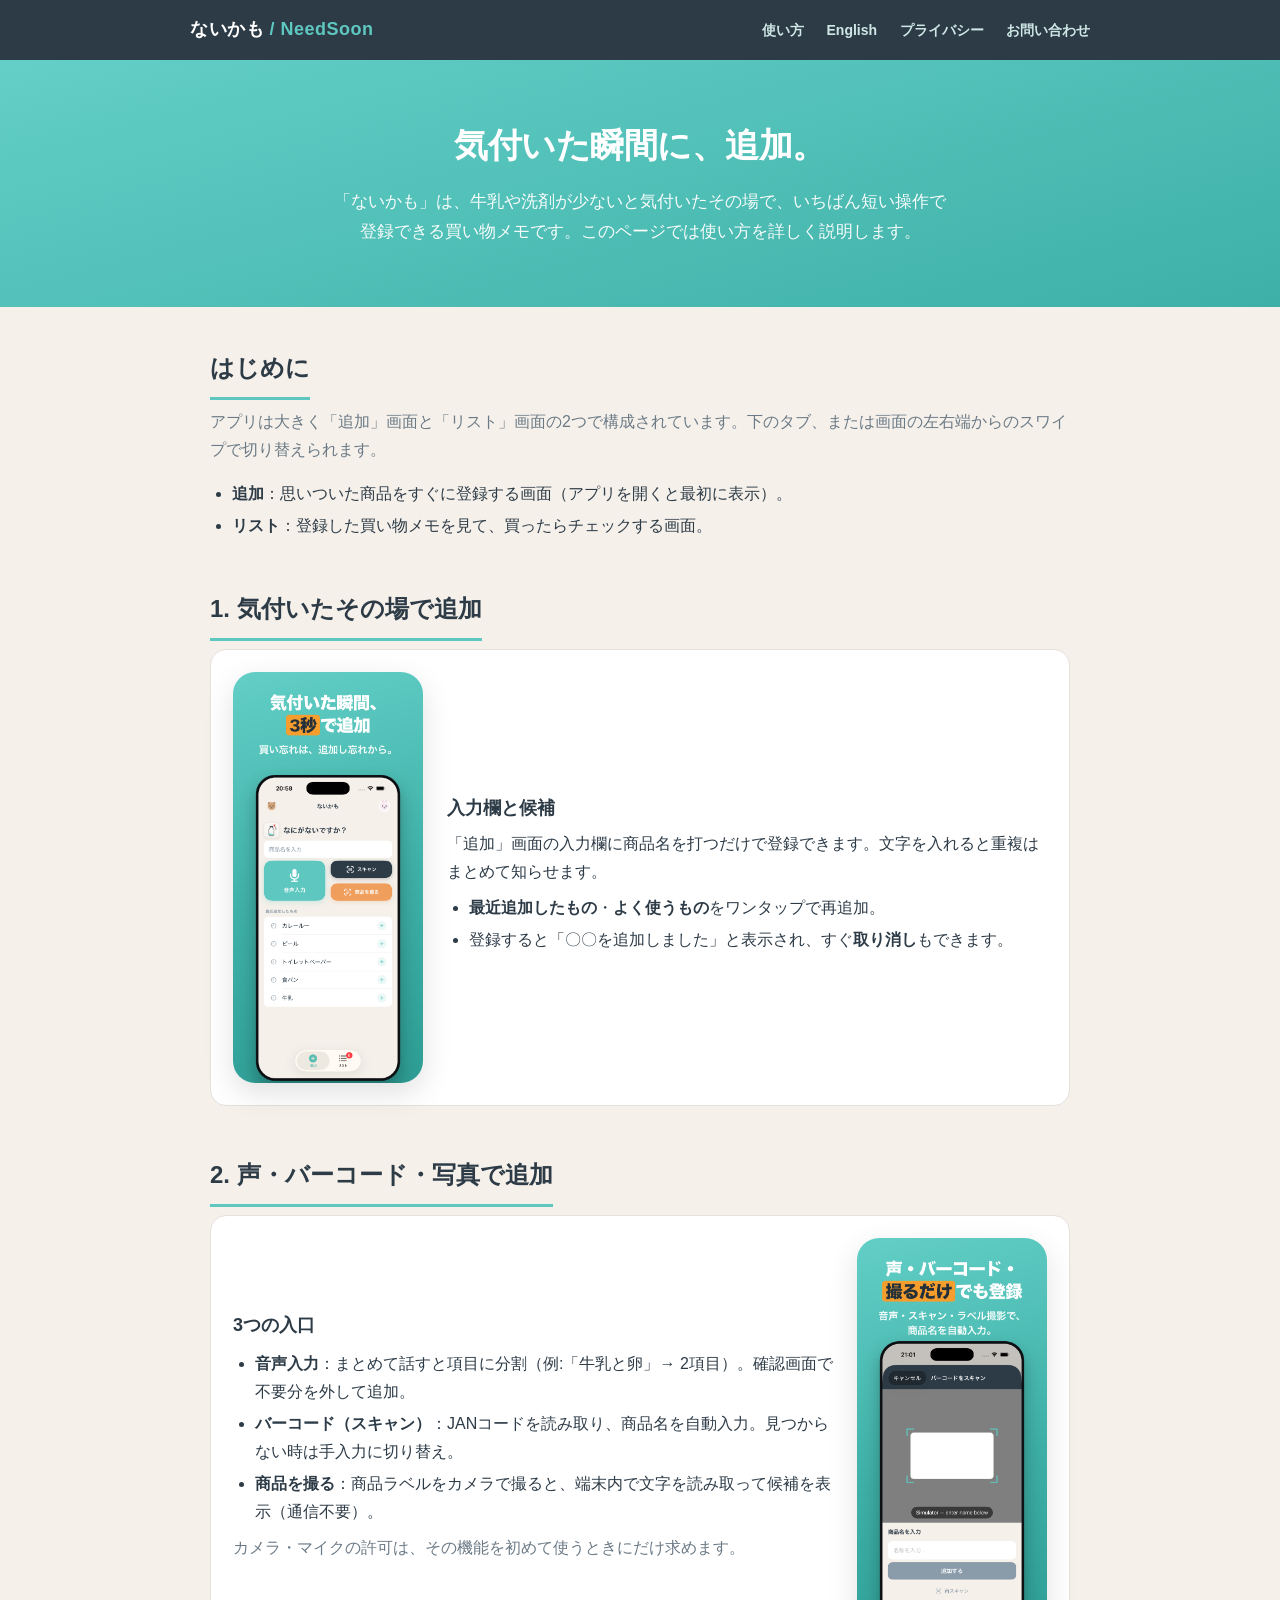
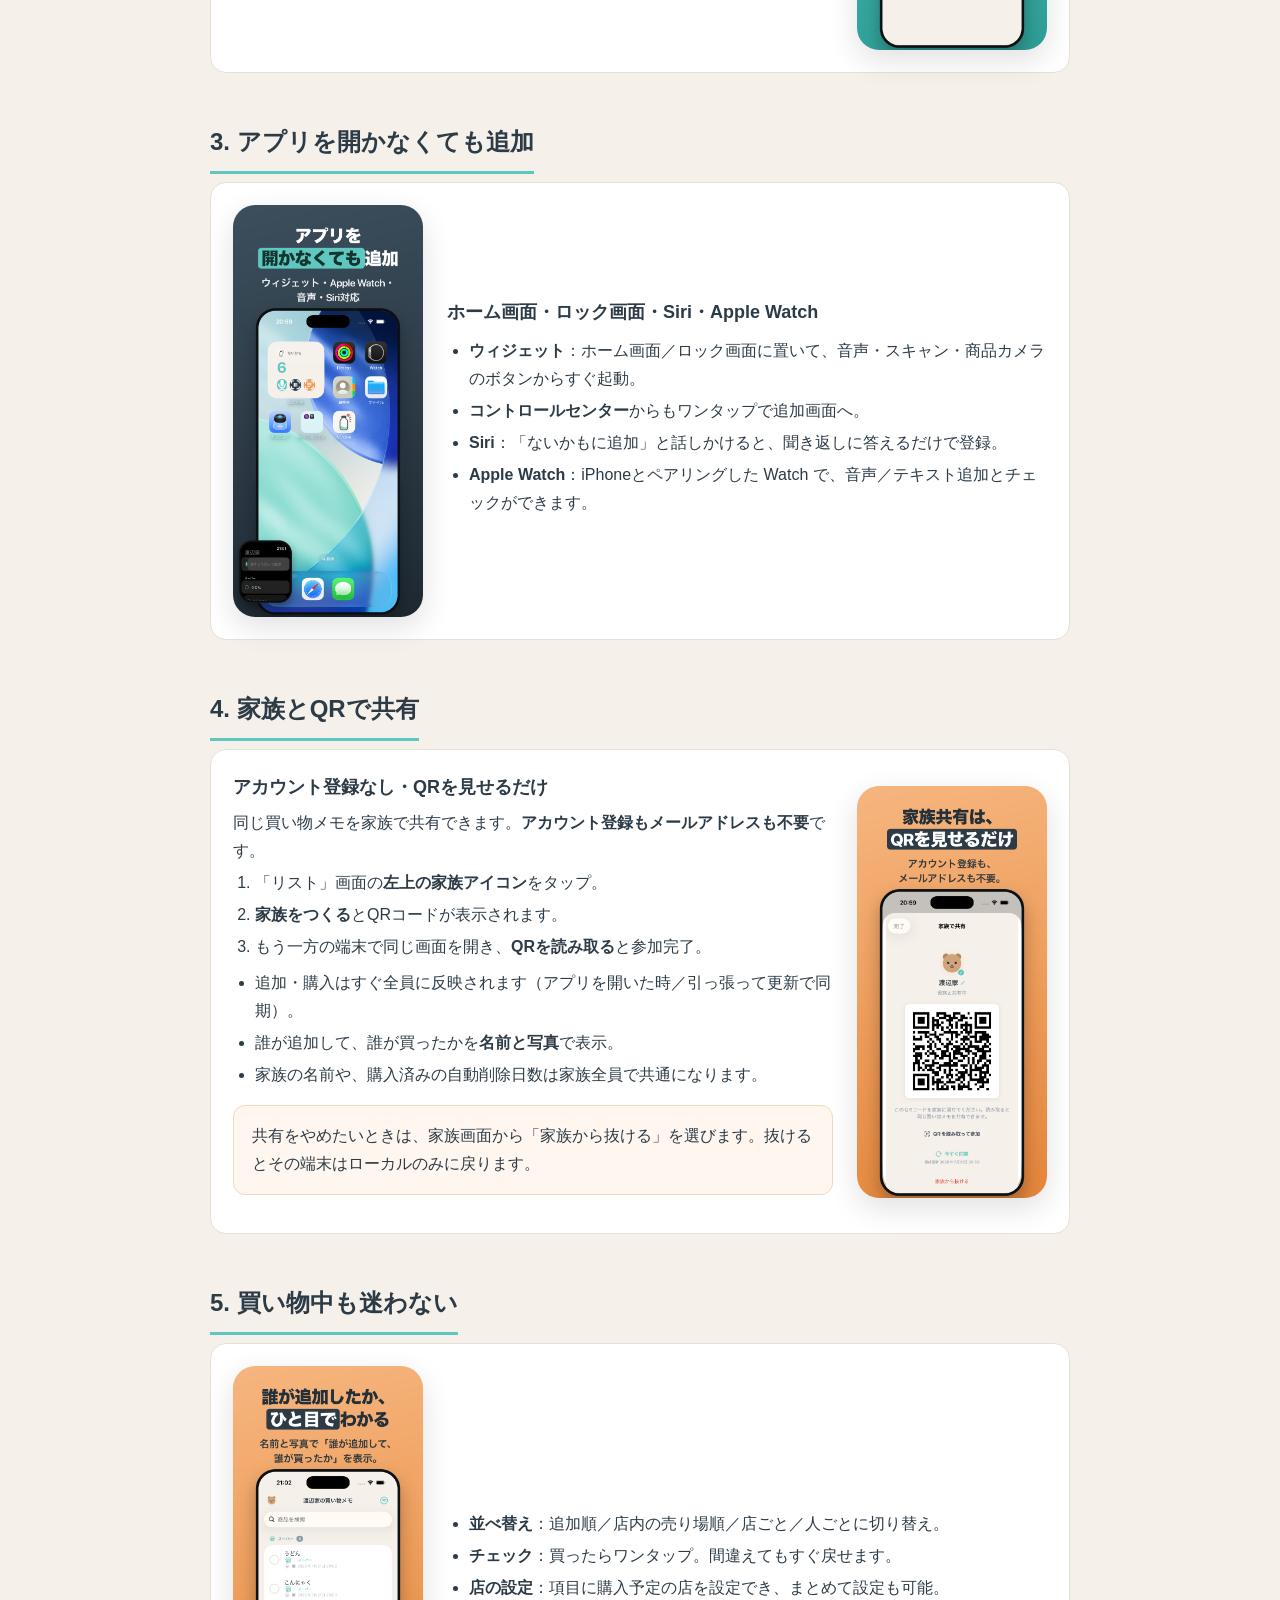
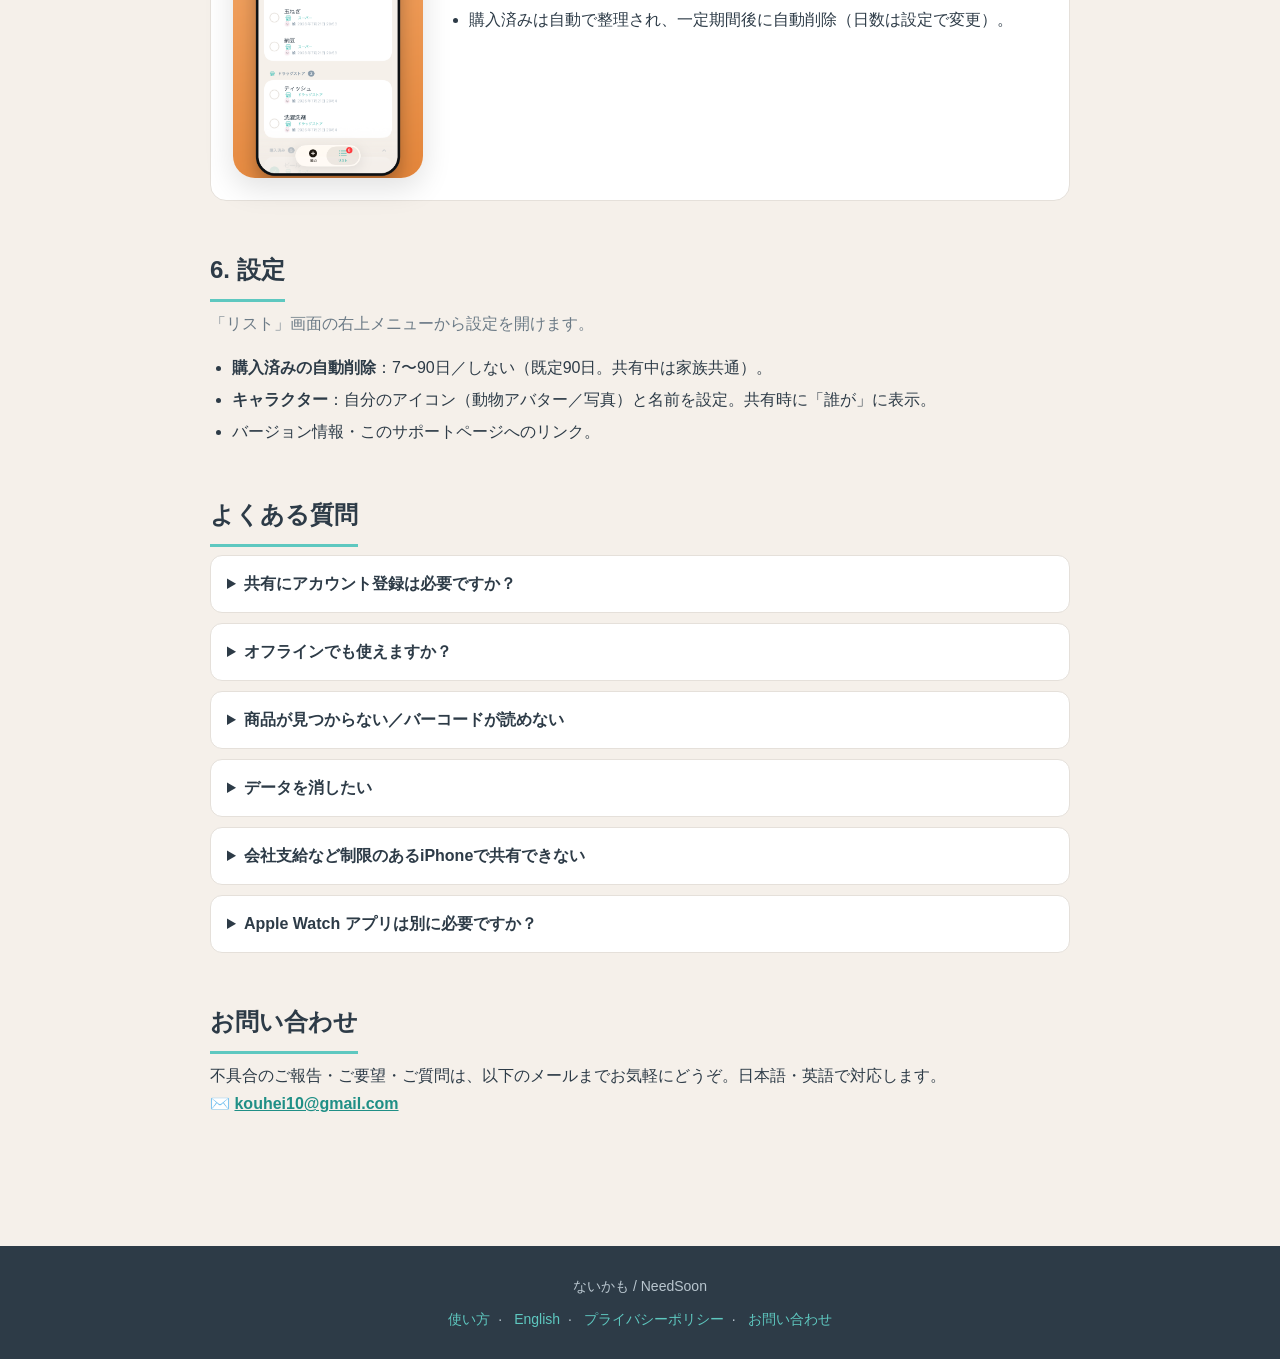
==== index.html @ a700b20b "NeedSoon support & privacy site" ====
<!DOCTYPE html>
<html lang="ja">
<head>
<meta charset="UTF-8">
<meta name="viewport" content="width=device-width, initial-scale=1.0">
<title>ないかも / NeedSoon — 使い方・サポート</title>
<meta name="description" content="買い物メモアプリ「ないかも / NeedSoon」の使い方とサポート。気付いた瞬間に追加、音声・バーコード・写真での登録、QRだけの家族共有など。">
<link rel="stylesheet" href="style.css">
</head>
<body>

<header class="site-header">
  <div class="inner">
    <a class="brand" href="index.html">ないかも<span> / NeedSoon</span></a>
    <nav class="nav">
      <a href="index.html">使い方</a>
      <a href="en.html">English</a>
      <a href="privacy.html">プライバシー</a>
      <a href="#contact">お問い合わせ</a>
    </nav>
  </div>
</header>

<div class="hero">
  <h1>気付いた瞬間に、追加。</h1>
  <p>「ないかも」は、牛乳や洗剤が少ないと気付いたその場で、いちばん短い操作で登録できる買い物メモです。このページでは使い方を詳しく説明します。</p>
</div>

<main>

  <section>
    <h2>はじめに</h2>
    <p class="lead">アプリは大きく「追加」画面と「リスト」画面の2つで構成されています。下のタブ、または画面の左右端からのスワイプで切り替えられます。</p>
    <ul>
      <li><strong>追加</strong>：思いついた商品をすぐに登録する画面（アプリを開くと最初に表示）。</li>
      <li><strong>リスト</strong>：登録した買い物メモを見て、買ったらチェックする画面。</li>
    </ul>
  </section>

  <section id="add">
    <h2>1. 気付いたその場で追加</h2>
    <div class="feature">
      <div class="shot"><img src="img/ja-1.png" alt="ホーム画面"></div>
      <div class="body">
        <h3>入力欄と候補</h3>
        <p>「追加」画面の入力欄に商品名を打つだけで登録できます。文字を入れると重複はまとめて知らせます。</p>
        <ul>
          <li><strong>最近追加したもの</strong>・<strong>よく使うもの</strong>をワンタップで再追加。</li>
          <li>登録すると「〇〇を追加しました」と表示され、すぐ<strong>取り消し</strong>もできます。</li>
        </ul>
      </div>
    </div>
  </section>

  <section id="voice">
    <h2>2. 声・バーコード・写真で追加</h2>
    <div class="feature reverse">
      <div class="shot"><img src="img/ja-4.png" alt="音声・スキャン・撮影"></div>
      <div class="body">
        <h3>3つの入口</h3>
        <ul>
          <li><strong>音声入力</strong>：まとめて話すと項目に分割（例:「牛乳と卵」→ 2項目）。確認画面で不要分を外して追加。</li>
          <li><strong>バーコード（スキャン）</strong>：JANコードを読み取り、商品名を自動入力。見つからない時は手入力に切り替え。</li>
          <li><strong>商品を撮る</strong>：商品ラベルをカメラで撮ると、端末内で文字を読み取って候補を表示（通信不要）。</li>
        </ul>
        <p class="lead">カメラ・マイクの許可は、その機能を初めて使うときにだけ求めます。</p>
      </div>
    </div>
  </section>

  <section id="entries">
    <h2>3. アプリを開かなくても追加</h2>
    <div class="feature">
      <div class="shot"><img src="img/ja-3.png" alt="ウィジェット・ロック画面・Apple Watch"></div>
      <div class="body">
        <h3>ホーム画面・ロック画面・Siri・Apple Watch</h3>
        <ul>
          <li><strong>ウィジェット</strong>：ホーム画面／ロック画面に置いて、音声・スキャン・商品カメラのボタンからすぐ起動。</li>
          <li><strong>コントロールセンター</strong>からもワンタップで追加画面へ。</li>
          <li><strong>Siri</strong>：「ないかもに追加」と話しかけると、聞き返しに答えるだけで登録。</li>
          <li><strong>Apple Watch</strong>：iPhoneとペアリングした Watch で、音声／テキスト追加とチェックができます。</li>
        </ul>
      </div>
    </div>
  </section>

  <section id="family">
    <h2>4. 家族とQRで共有</h2>
    <div class="feature reverse">
      <div class="shot"><img src="img/ja-2.png" alt="家族共有はQRだけ"></div>
      <div class="body">
        <h3>アカウント登録なし・QRを見せるだけ</h3>
        <p>同じ買い物メモを家族で共有できます。<strong>アカウント登録もメールアドレスも不要</strong>です。</p>
        <ol style="margin-left:22px">
          <li>「リスト」画面の<strong>左上の家族アイコン</strong>をタップ。</li>
          <li><strong>家族をつくる</strong>とQRコードが表示されます。</li>
          <li>もう一方の端末で同じ画面を開き、<strong>QRを読み取る</strong>と参加完了。</li>
        </ol>
        <ul>
          <li>追加・購入はすぐ全員に反映されます（アプリを開いた時／引っ張って更新で同期）。</li>
          <li>誰が追加して、誰が買ったかを<strong>名前と写真</strong>で表示。</li>
          <li>家族の名前や、購入済みの自動削除日数は家族全員で共通になります。</li>
        </ul>
        <div class="callout">共有をやめたいときは、家族画面から「家族から抜ける」を選びます。抜けるとその端末はローカルのみに戻ります。</div>
      </div>
    </div>
  </section>

  <section id="shopping">
    <h2>5. 買い物中も迷わない</h2>
    <div class="feature">
      <div class="shot"><img src="img/ja-5.png" alt="リストの並べ替え"></div>
      <div class="body">
        <ul>
          <li><strong>並べ替え</strong>：追加順／店内の売り場順／店ごと／人ごとに切り替え。</li>
          <li><strong>チェック</strong>：買ったらワンタップ。間違えてもすぐ戻せます。</li>
          <li><strong>店の設定</strong>：項目に購入予定の店を設定でき、まとめて設定も可能。</li>
          <li>購入済みは自動で整理され、一定期間後に自動削除（日数は設定で変更）。</li>
        </ul>
      </div>
    </div>
  </section>

  <section id="settings">
    <h2>6. 設定</h2>
    <p class="lead">「リスト」画面の右上メニューから設定を開けます。</p>
    <ul>
      <li><strong>購入済みの自動削除</strong>：7〜90日／しない（既定90日。共有中は家族共通）。</li>
      <li><strong>キャラクター</strong>：自分のアイコン（動物アバター／写真）と名前を設定。共有時に「誰が」に表示。</li>
      <li>バージョン情報・このサポートページへのリンク。</li>
    </ul>
  </section>

  <section id="faq">
    <h2>よくある質問</h2>
    <div class="faq">
      <details><summary>共有にアカウント登録は必要ですか？</summary>
        <p>不要です。メールアドレスも登録しません。家族はQRコードを読み取るだけで参加できます。仕組み上、ランダムな家族ID（QR）を知っている端末同士で買い物リストを同期します。</p></details>
      <details><summary>オフラインでも使えますか？</summary>
        <p>はい。項目の追加・編集・チェックなど基本操作はオフラインで動作します。共有の同期は、オンラインに戻った時やアプリを開いた時に行われます。</p></details>
      <details><summary>商品が見つからない／バーコードが読めない</summary>
        <p>商品情報が見つからない場合でも、商品名を手入力してそのまま登録できます。店舗独自コードなどJANとして検索できないコードは「見つかりません」と表示し、手入力に切り替わります。</p></details>
      <details><summary>データを消したい</summary>
        <p>各項目は左スワイプ等で削除できます。共有をやめる場合は家族画面から「家族から抜ける」を選びます。アプリを削除すると、その端末内のデータは削除されます。</p></details>
      <details><summary>会社支給など制限のあるiPhoneで共有できない</summary>
        <p>ネットワーク制限のある環境では同期に失敗することがあります。その場合でもローカルでの利用（追加・チェック）は可能です。改善しない場合はお問い合わせください。</p></details>
      <details><summary>Apple Watch アプリは別に必要ですか？</summary>
        <p>いいえ。iPhone アプリに含まれており、ペアリングした Apple Watch に自動で入ります。単体アプリの追加購入は不要です。</p></details>
    </div>
  </section>

  <section id="contact" class="contact">
    <h2>お問い合わせ</h2>
    <p>不具合のご報告・ご要望・ご質問は、以下のメールまでお気軽にどうぞ。日本語・英語で対応します。</p>
    <p>✉️ <a href="mailto:kouhei10@gmail.com">kouhei10@gmail.com</a></p>
  </section>

</main>

<footer>
  <div>ないかも / NeedSoon</div>
  <div style="margin-top:8px">
    <a href="index.html">使い方</a>·
    <a href="en.html">English</a>·
    <a href="privacy.html">プライバシーポリシー</a>·
    <a href="mailto:kouhei10@gmail.com">お問い合わせ</a>
  </div>
</footer>

</body>
</html>
---- style.css ----
/* NeedSoon / ないかも — support & privacy site */
:root {
    --navy: #2D3B47;
    --teal: #5EC8C0;
    --amber: #EF9E5C;
    --bg: #F5F0EA;
    --surface: #ffffff;
    --text: #2D3B47;
    --muted: #6b7a86;
    --border: #e5e0da;
    --radius: 16px;
}
* { box-sizing: border-box; margin: 0; padding: 0; }
html { scroll-behavior: smooth; }
body {
    font-family: -apple-system, BlinkMacSystemFont, "Hiragino Sans",
                 "Hiragino Kaku Gothic ProN", "Yu Gothic", "Noto Sans JP", sans-serif;
    color: var(--text);
    background: var(--bg);
    line-height: 1.75;
    -webkit-font-smoothing: antialiased;
}
a { color: #1f8f86; }
img { max-width: 100%; display: block; }

/* Header */
.site-header {
    background: var(--navy);
    color: #fff;
    padding: 14px 20px;
    position: sticky; top: 0; z-index: 10;
}
.site-header .inner {
    max-width: 900px; margin: 0 auto;
    display: flex; align-items: center; justify-content: space-between; gap: 16px;
    flex-wrap: wrap;
}
.brand { font-weight: 800; font-size: 18px; letter-spacing: .5px; color: #fff; text-decoration: none; }
.brand span { color: var(--teal); }
.nav a { color: #cfe8e6; text-decoration: none; margin-left: 18px; font-size: 14px; font-weight: 600; }
.nav a:hover { color: #fff; }

/* Hero */
.hero {
    background: linear-gradient(165deg, #63CFC7, #3EB0A7);
    color: #fff;
    text-align: center;
    padding: 56px 20px 60px;
}
.hero h1 { font-size: 34px; font-weight: 800; letter-spacing: -.5px; margin-bottom: 12px; }
.hero p { font-size: 17px; max-width: 620px; margin: 0 auto; opacity: .96; }

/* Layout */
main { max-width: 900px; margin: 0 auto; padding: 40px 20px 80px; }
section { margin-bottom: 48px; }
h2 {
    font-size: 24px; font-weight: 800; margin-bottom: 8px;
    padding-bottom: 8px; border-bottom: 3px solid var(--teal); display: inline-block;
}
h3 { font-size: 18px; font-weight: 700; margin: 22px 0 6px; color: var(--navy); }
p.lead { color: var(--muted); margin-bottom: 16px; }
ul { margin: 8px 0 8px 22px; }
li { margin: 4px 0; }

/* Feature cards with screenshot */
.feature {
    display: flex; gap: 24px; align-items: center;
    background: var(--surface); border: 1px solid var(--border);
    border-radius: var(--radius); padding: 22px; margin-bottom: 20px;
}
.feature .shot { flex: 0 0 190px; }
.feature .shot img { border-radius: 22px; box-shadow: 0 10px 30px rgba(0,0,0,.12); }
.feature .body { flex: 1; min-width: 0; }
.feature h3 { margin-top: 0; }
.feature.reverse { flex-direction: row-reverse; }
@media (max-width: 640px) {
    .feature, .feature.reverse { flex-direction: column; text-align: left; }
    .feature .shot { flex: 0 0 auto; max-width: 220px; margin: 0 auto; }
}

/* FAQ */
.faq details {
    background: var(--surface); border: 1px solid var(--border);
    border-radius: 12px; padding: 4px 16px; margin-bottom: 10px;
}
.faq summary { font-weight: 700; cursor: pointer; padding: 10px 0; }
.faq details p { padding: 0 0 12px; color: #47535d; }

/* Callout */
.callout {
    background: #fff7ef; border: 1px solid #f3d9bd; border-radius: 12px;
    padding: 16px 18px; margin: 16px 0;
}
.contact a { font-weight: 700; }

/* Privacy tables/blocks */
.block { background: var(--surface); border: 1px solid var(--border); border-radius: 12px; padding: 18px 20px; margin-bottom: 16px; }
.block h3 { margin-top: 0; }
.updated { color: var(--muted); font-size: 14px; }

/* Footer */
footer {
    background: var(--navy); color: #b9c6cf; text-align: center;
    padding: 28px 20px; font-size: 14px;
}
footer a { color: var(--teal); text-decoration: none; margin: 0 8px; }
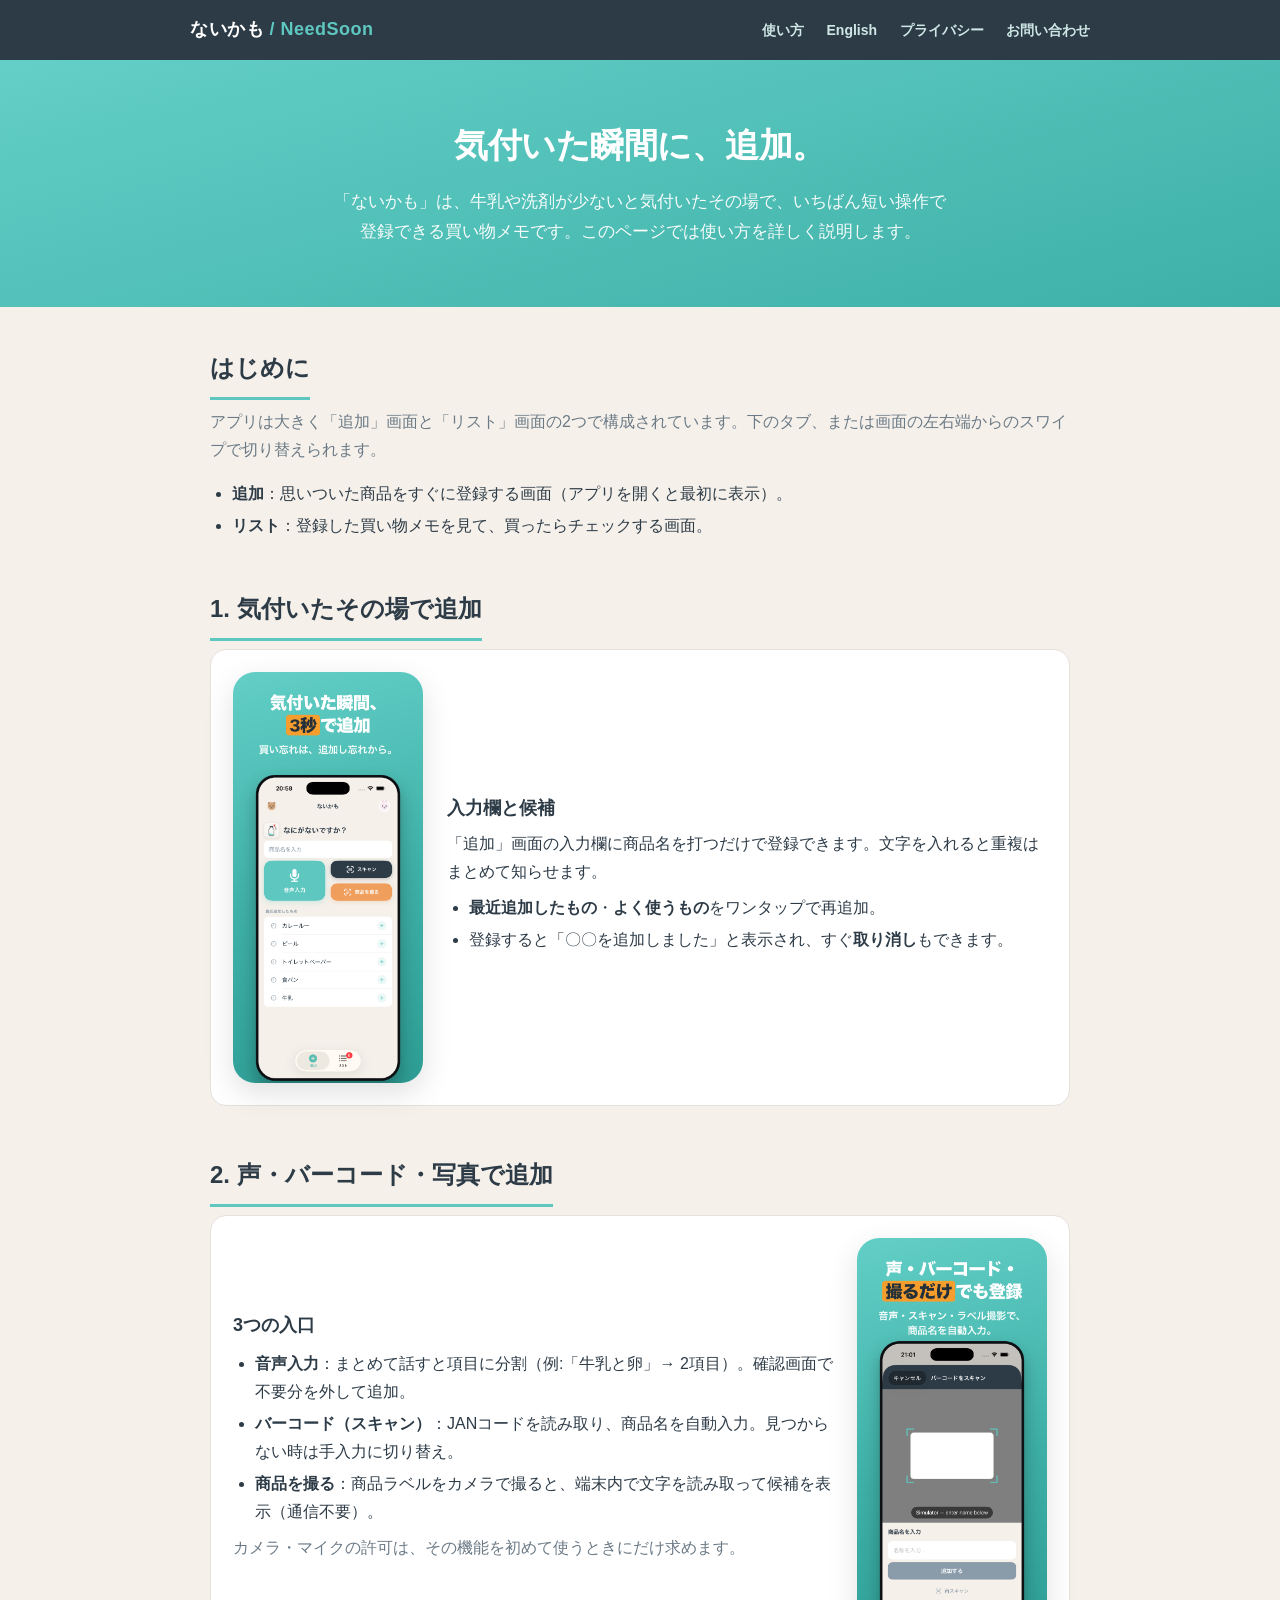
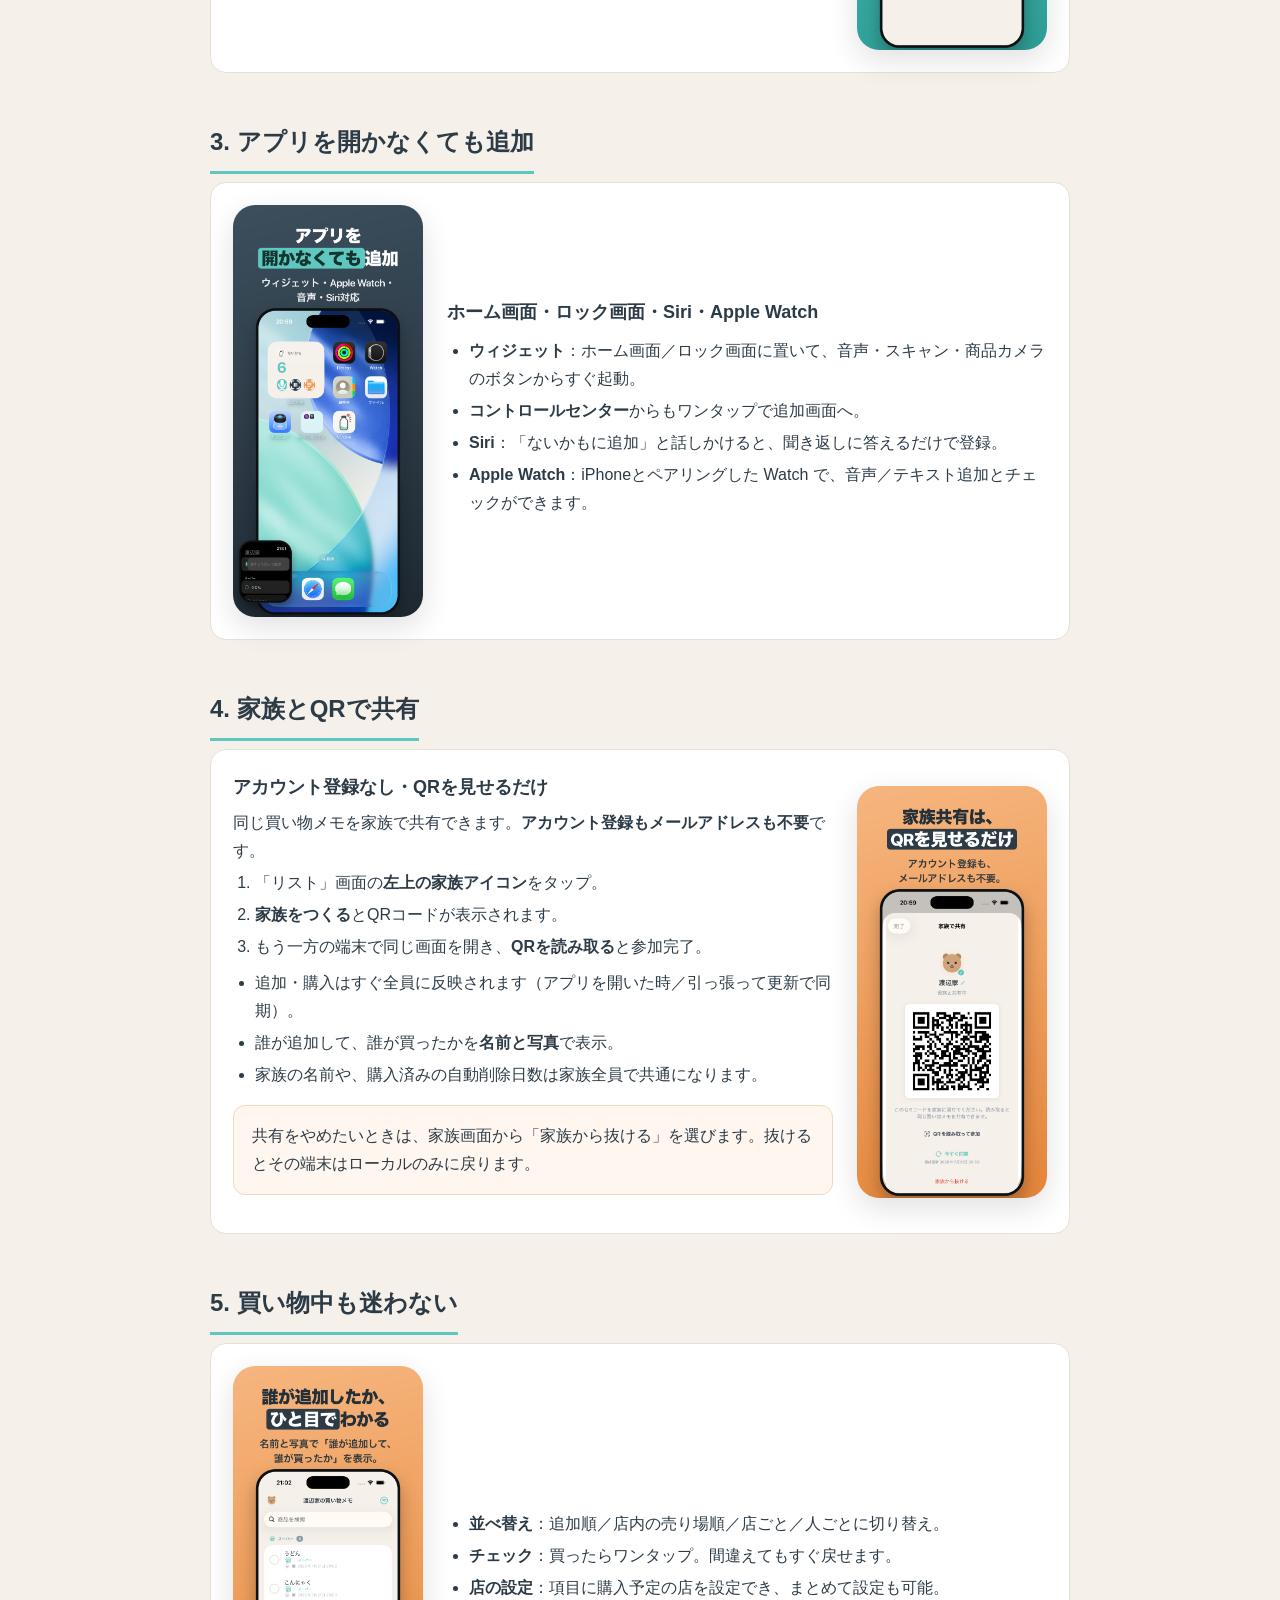
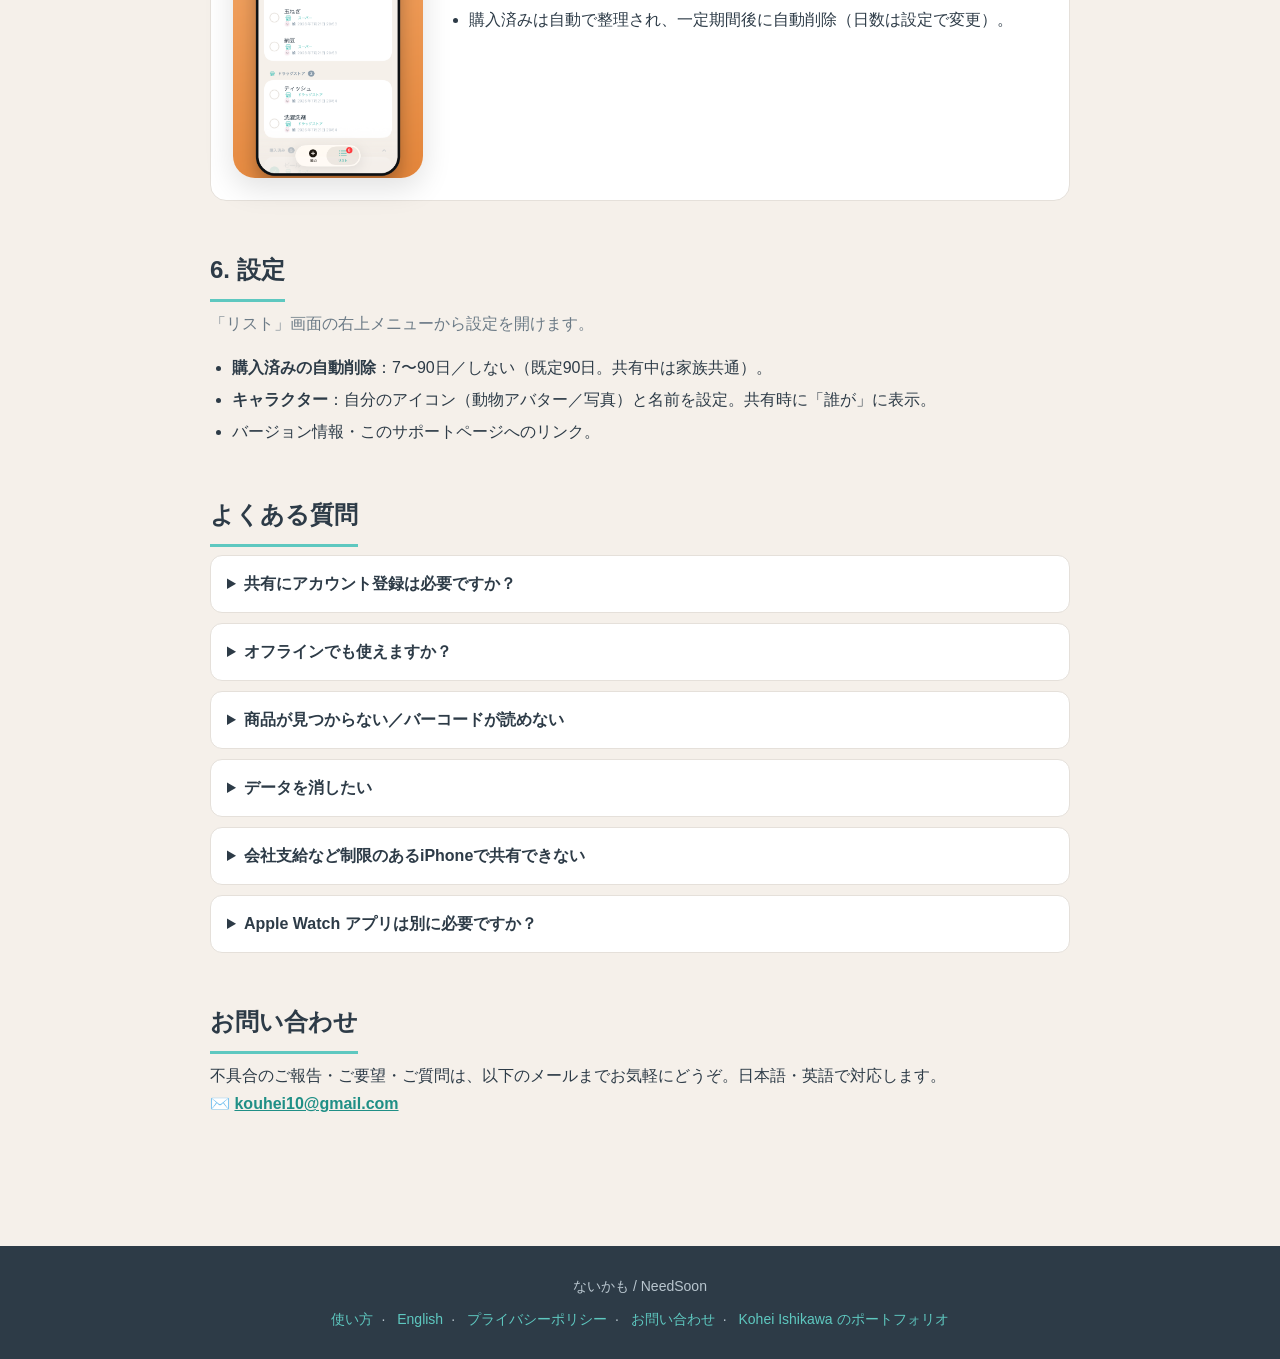
==== commit a706885c: "Add link back to Portfolio Hub" ====
--- a/index.html
+++ b/index.html
@@ -163,7 +163,8 @@
     <a href="index.html">使い方</a>·
     <a href="en.html">English</a>·
     <a href="privacy.html">プライバシーポリシー</a>·
-    <a href="mailto:kouhei10@gmail.com">お問い合わせ</a>
+    <a href="mailto:kouhei10@gmail.com">お問い合わせ</a>·
+    <a href="https://isitest1.github.io/portfolio-hub/ja">Kohei Ishikawa のポートフォリオ</a>
   </div>
 </footer>
 
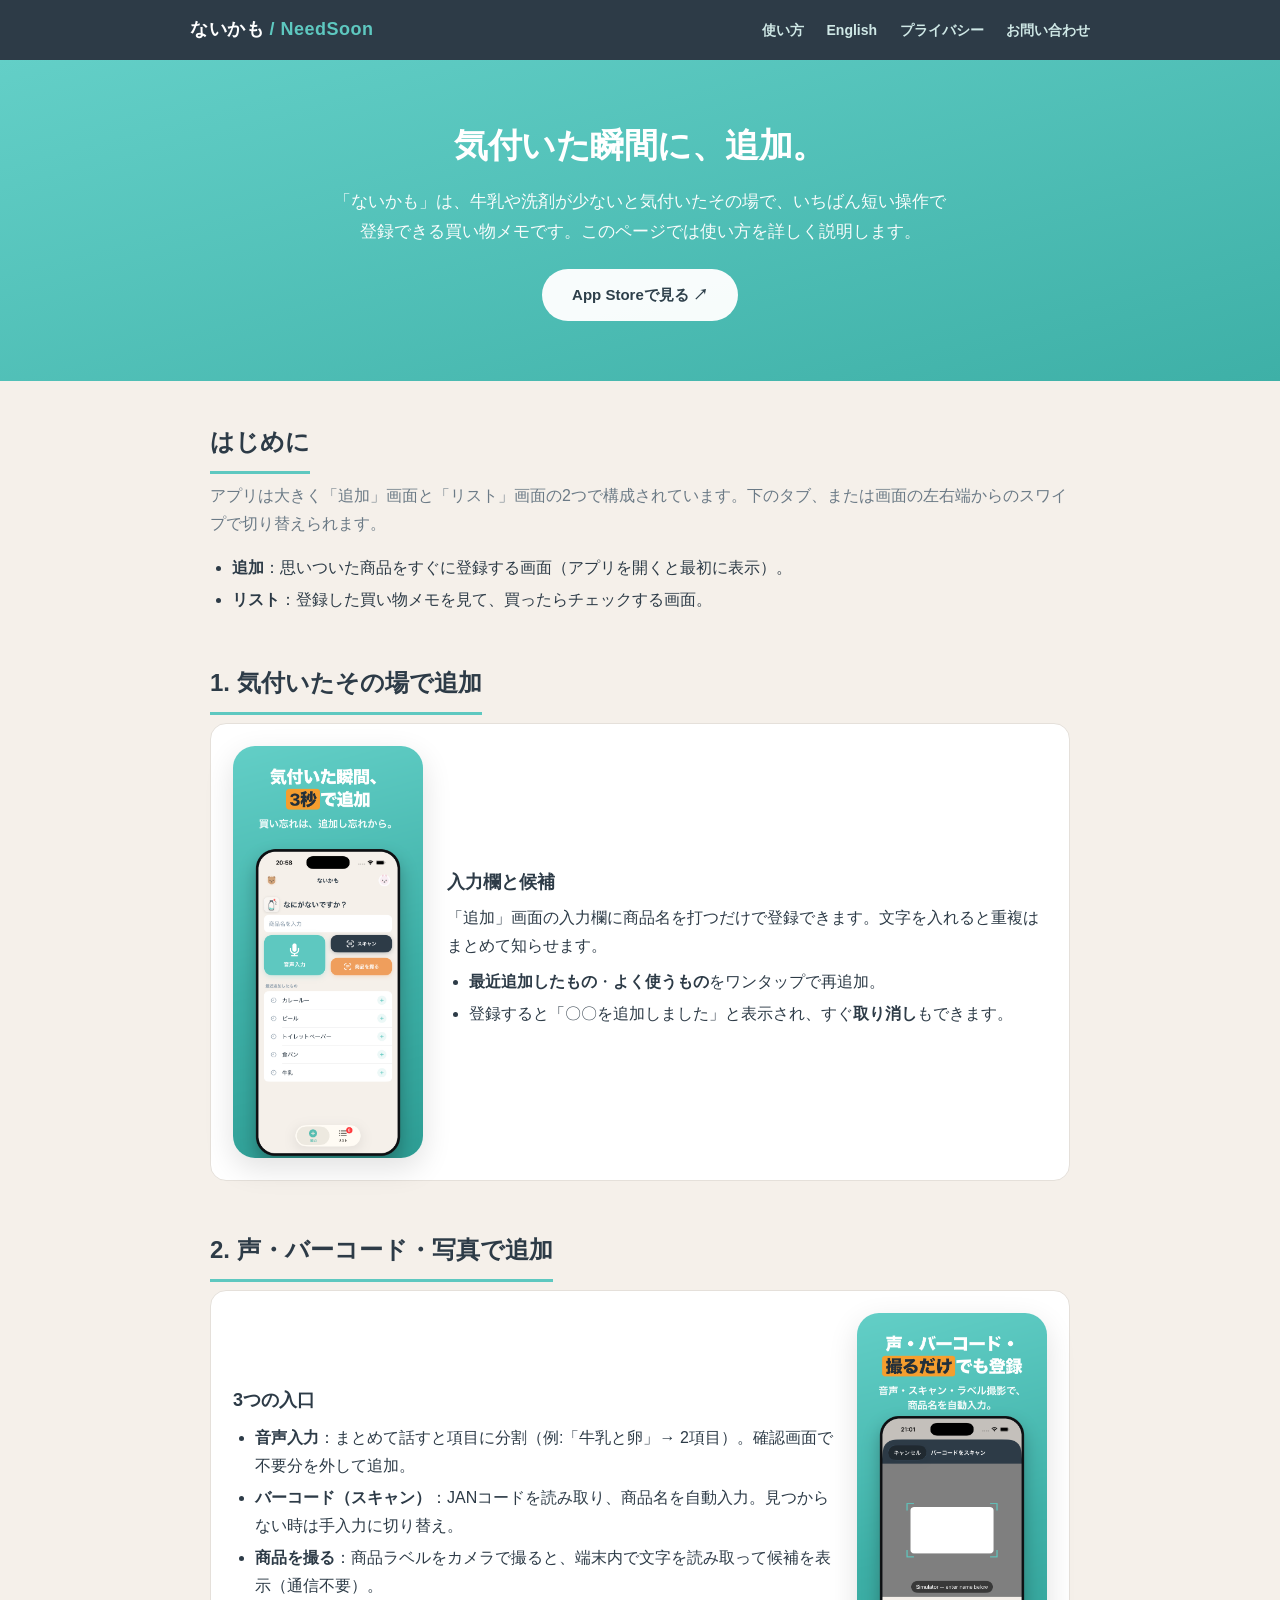
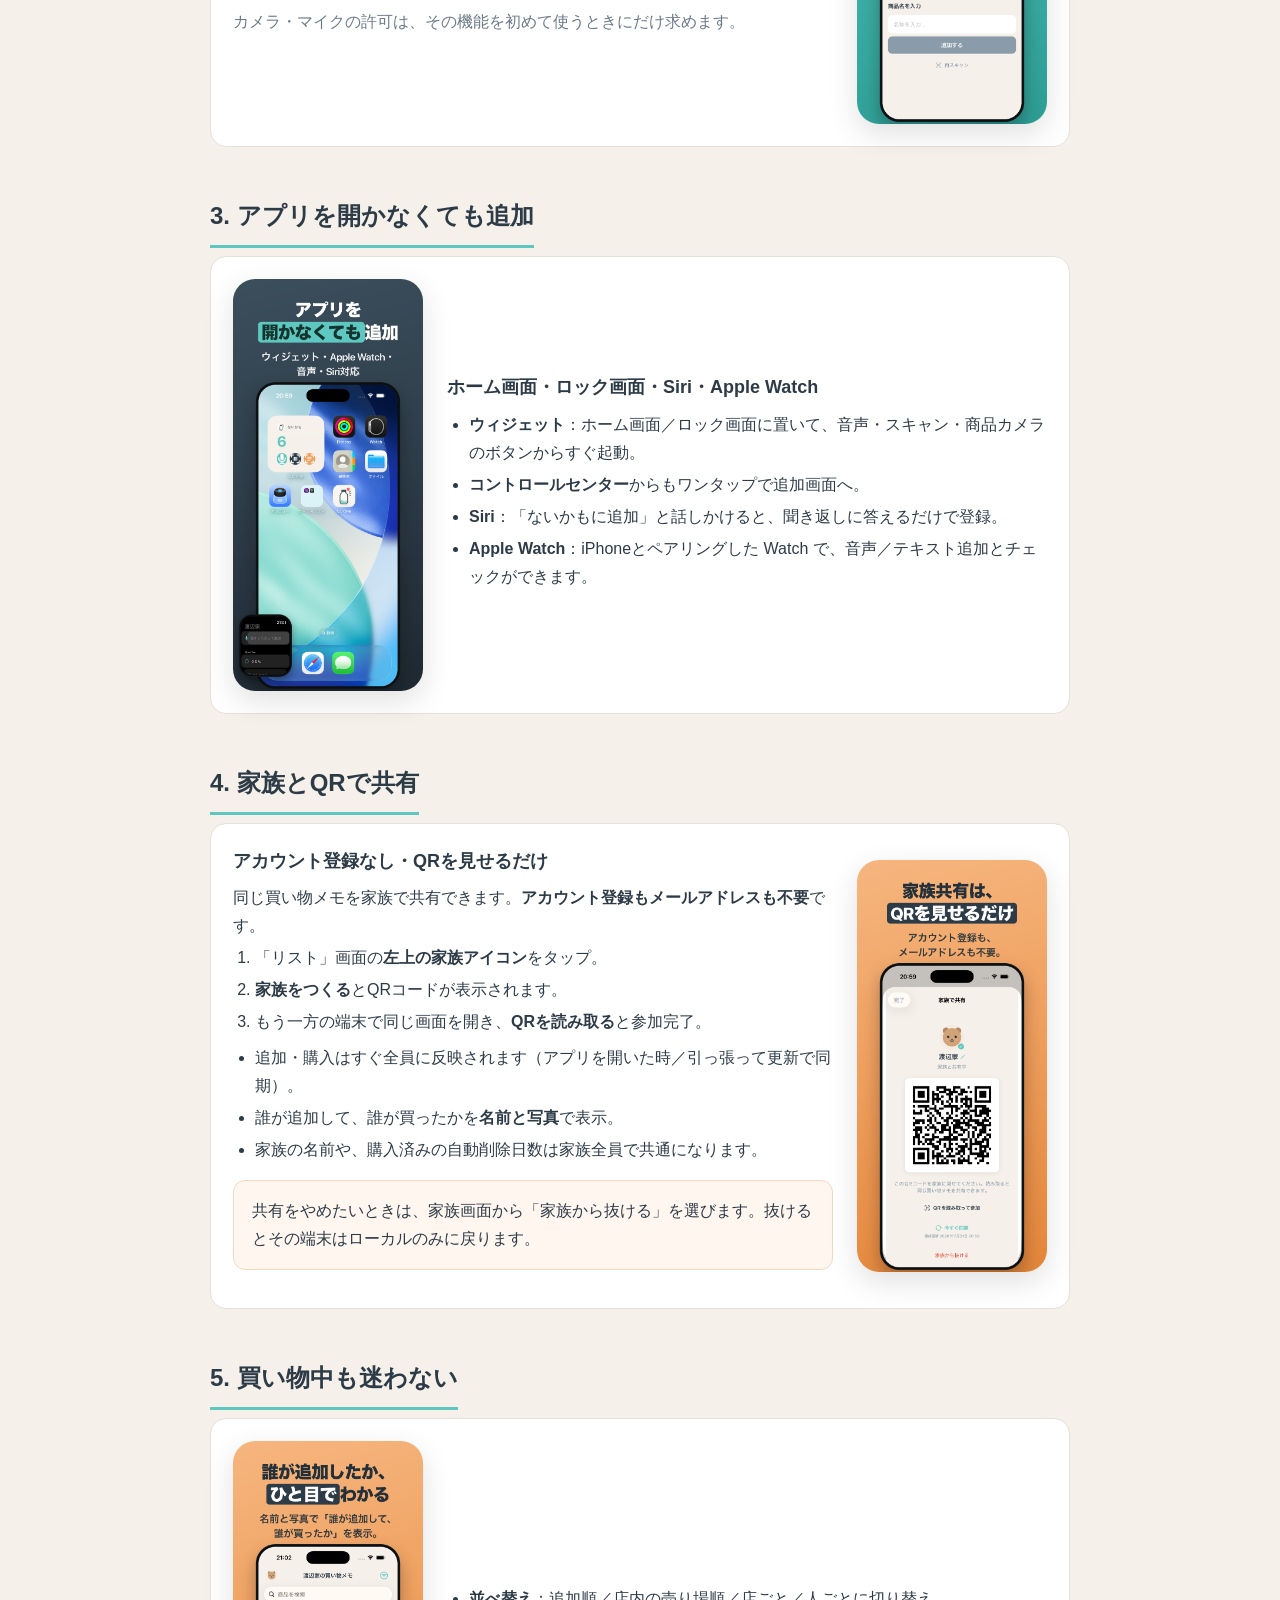
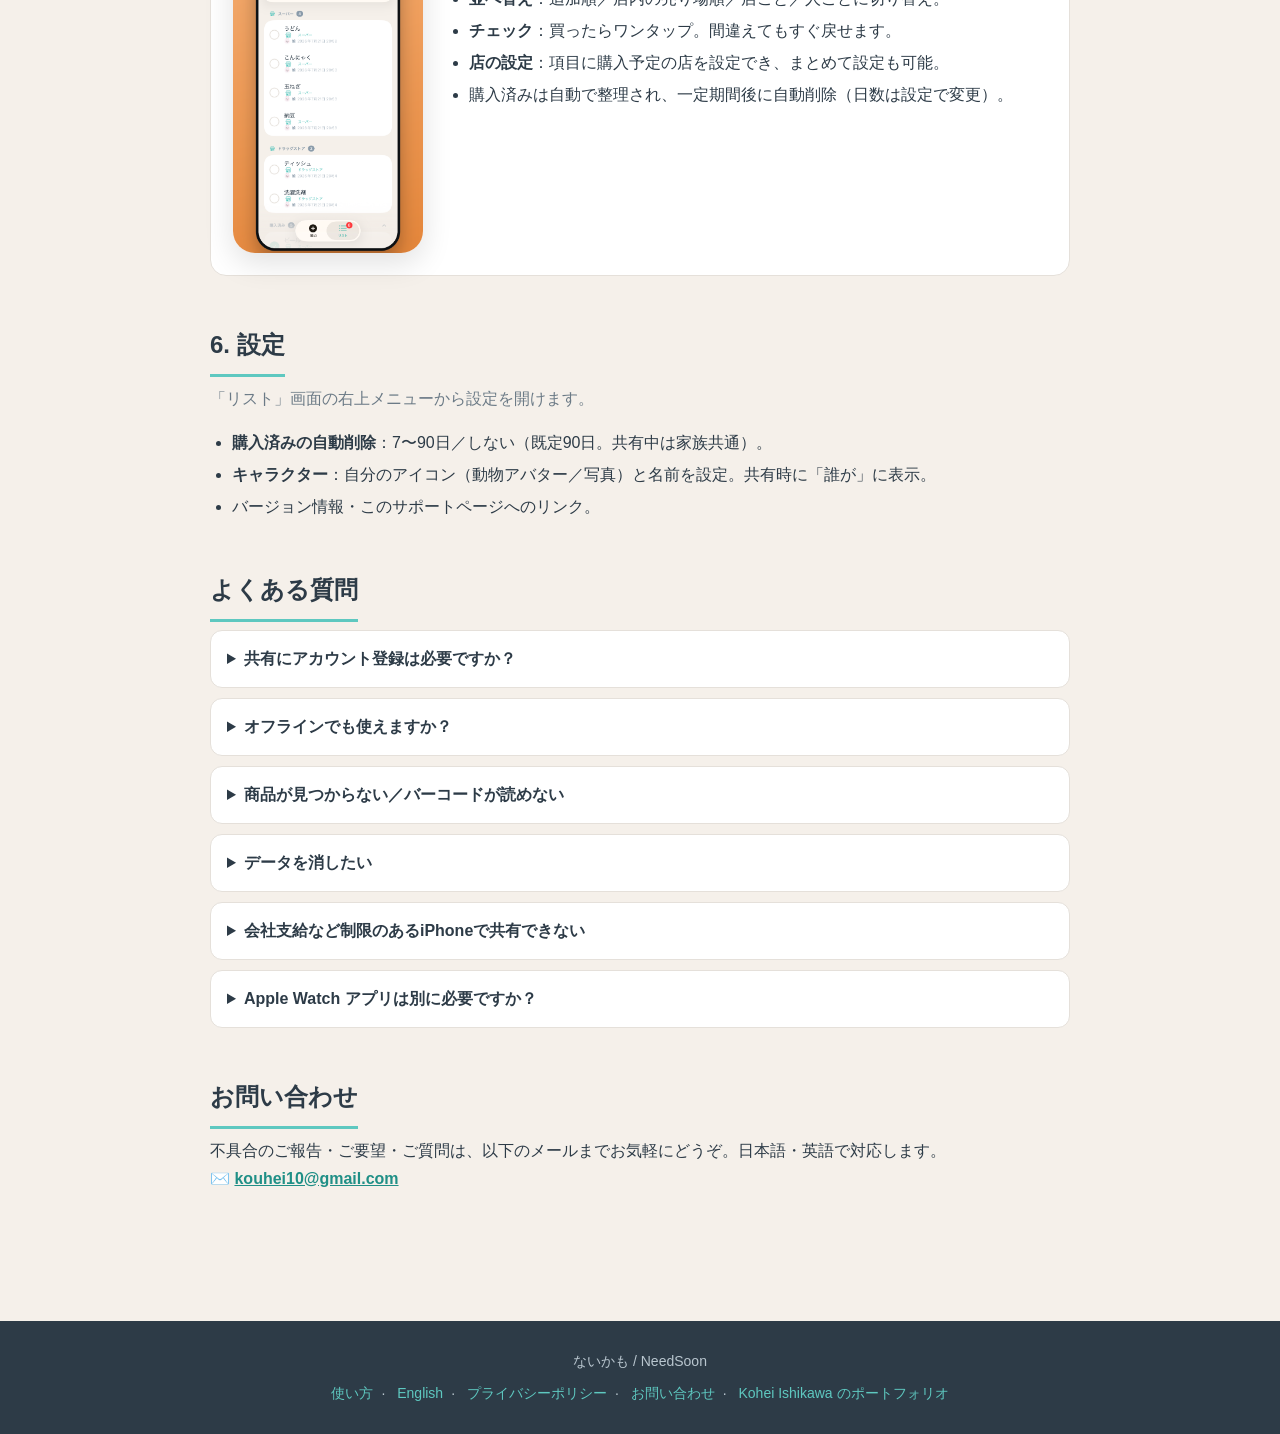
==== commit 8832dd8a: "Add App Store link" ====
--- a/index.html
+++ b/index.html
@@ -24,6 +24,7 @@
 <div class="hero">
   <h1>気付いた瞬間に、追加。</h1>
   <p>「ないかも」は、牛乳や洗剤が少ないと気付いたその場で、いちばん短い操作で登録できる買い物メモです。このページでは使い方を詳しく説明します。</p>
+  <p><a class="btn" href="https://apps.apple.com/jp/app/id6792124859">App Storeで見る ↗</a></p>
 </div>
 
 <main>
--- a/style.css
+++ b/style.css
@@ -49,6 +49,18 @@
 }
 .hero h1 { font-size: 34px; font-weight: 800; letter-spacing: -.5px; margin-bottom: 12px; }
 .hero p { font-size: 17px; max-width: 620px; margin: 0 auto; opacity: .96; }
+.hero .btn {
+    display: inline-block;
+    margin-top: 22px;
+    padding: 13px 30px;
+    background: #fff;
+    color: var(--navy);
+    font-weight: 800;
+    font-size: 15px;
+    border-radius: 999px;
+    text-decoration: none;
+}
+.hero .btn:hover { background: var(--amber); color: #fff; }
 
 /* Layout */
 main { max-width: 900px; margin: 0 auto; padding: 40px 20px 80px; }
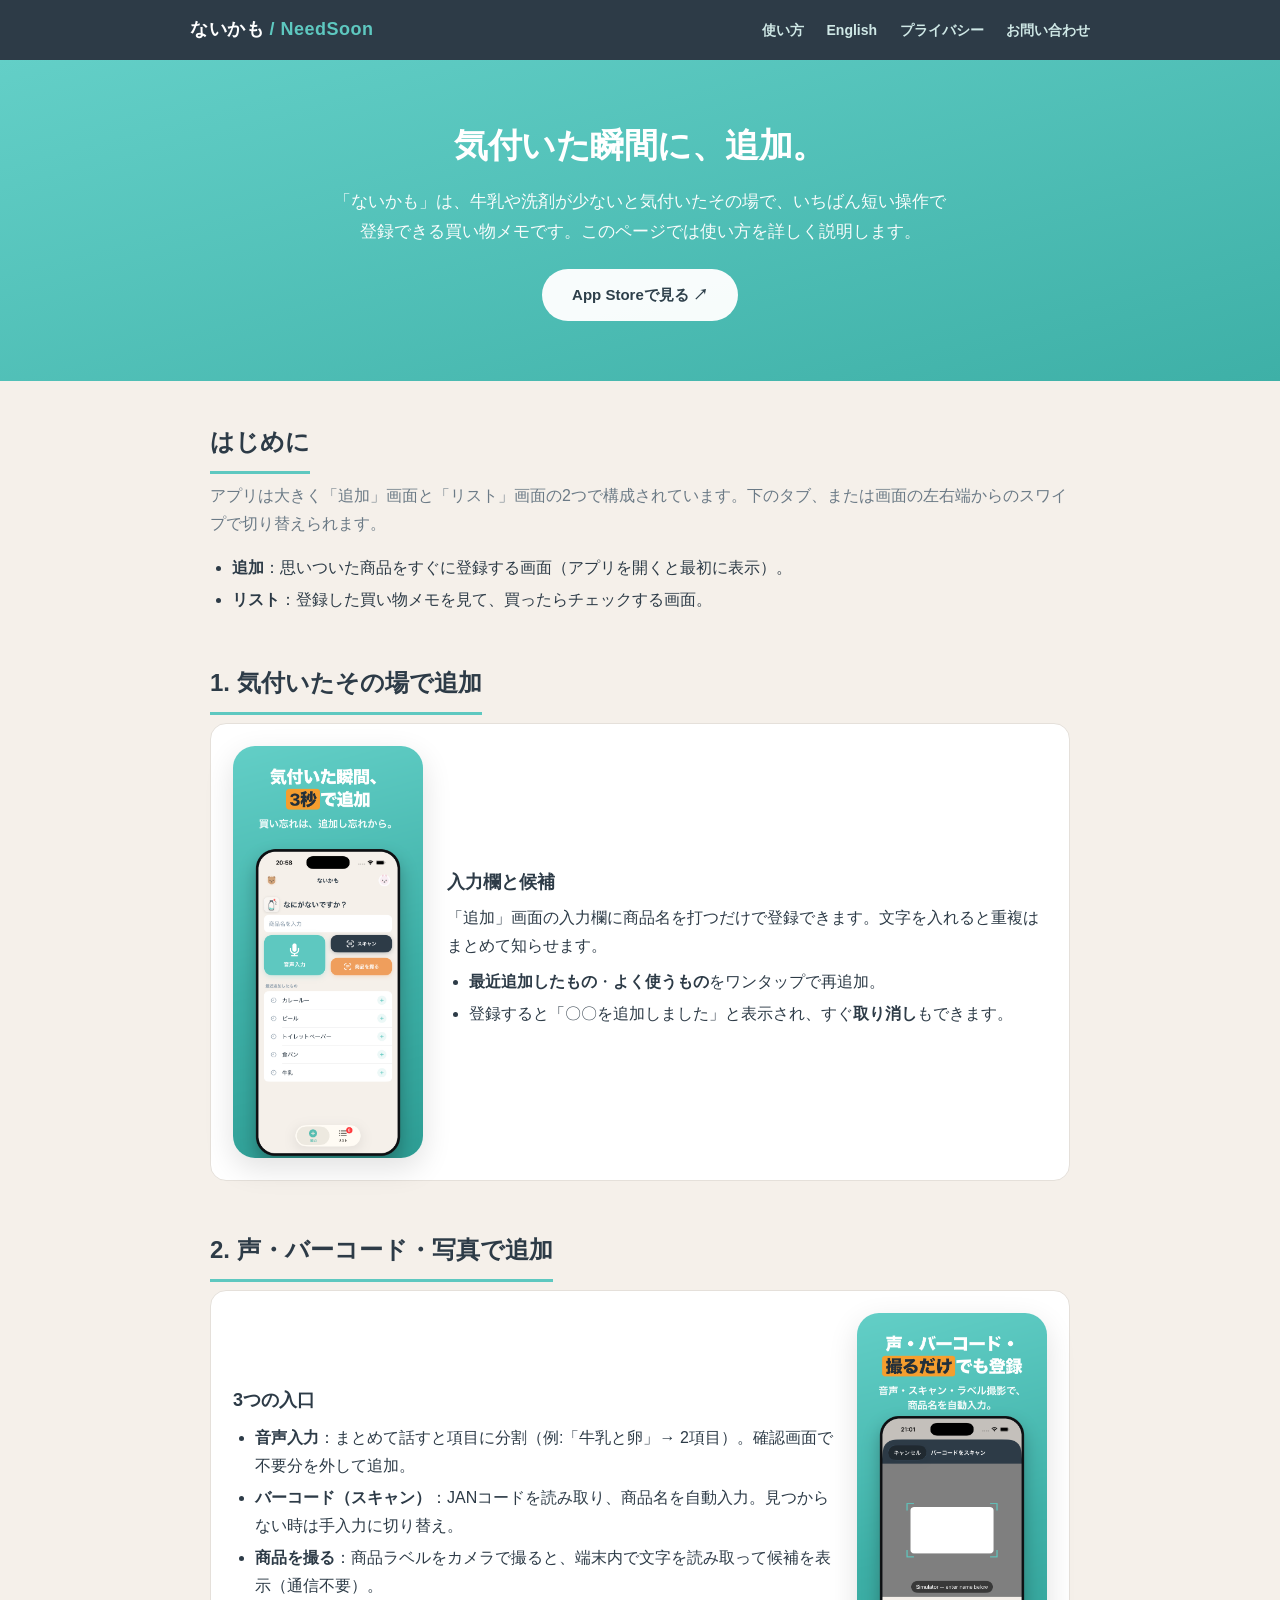
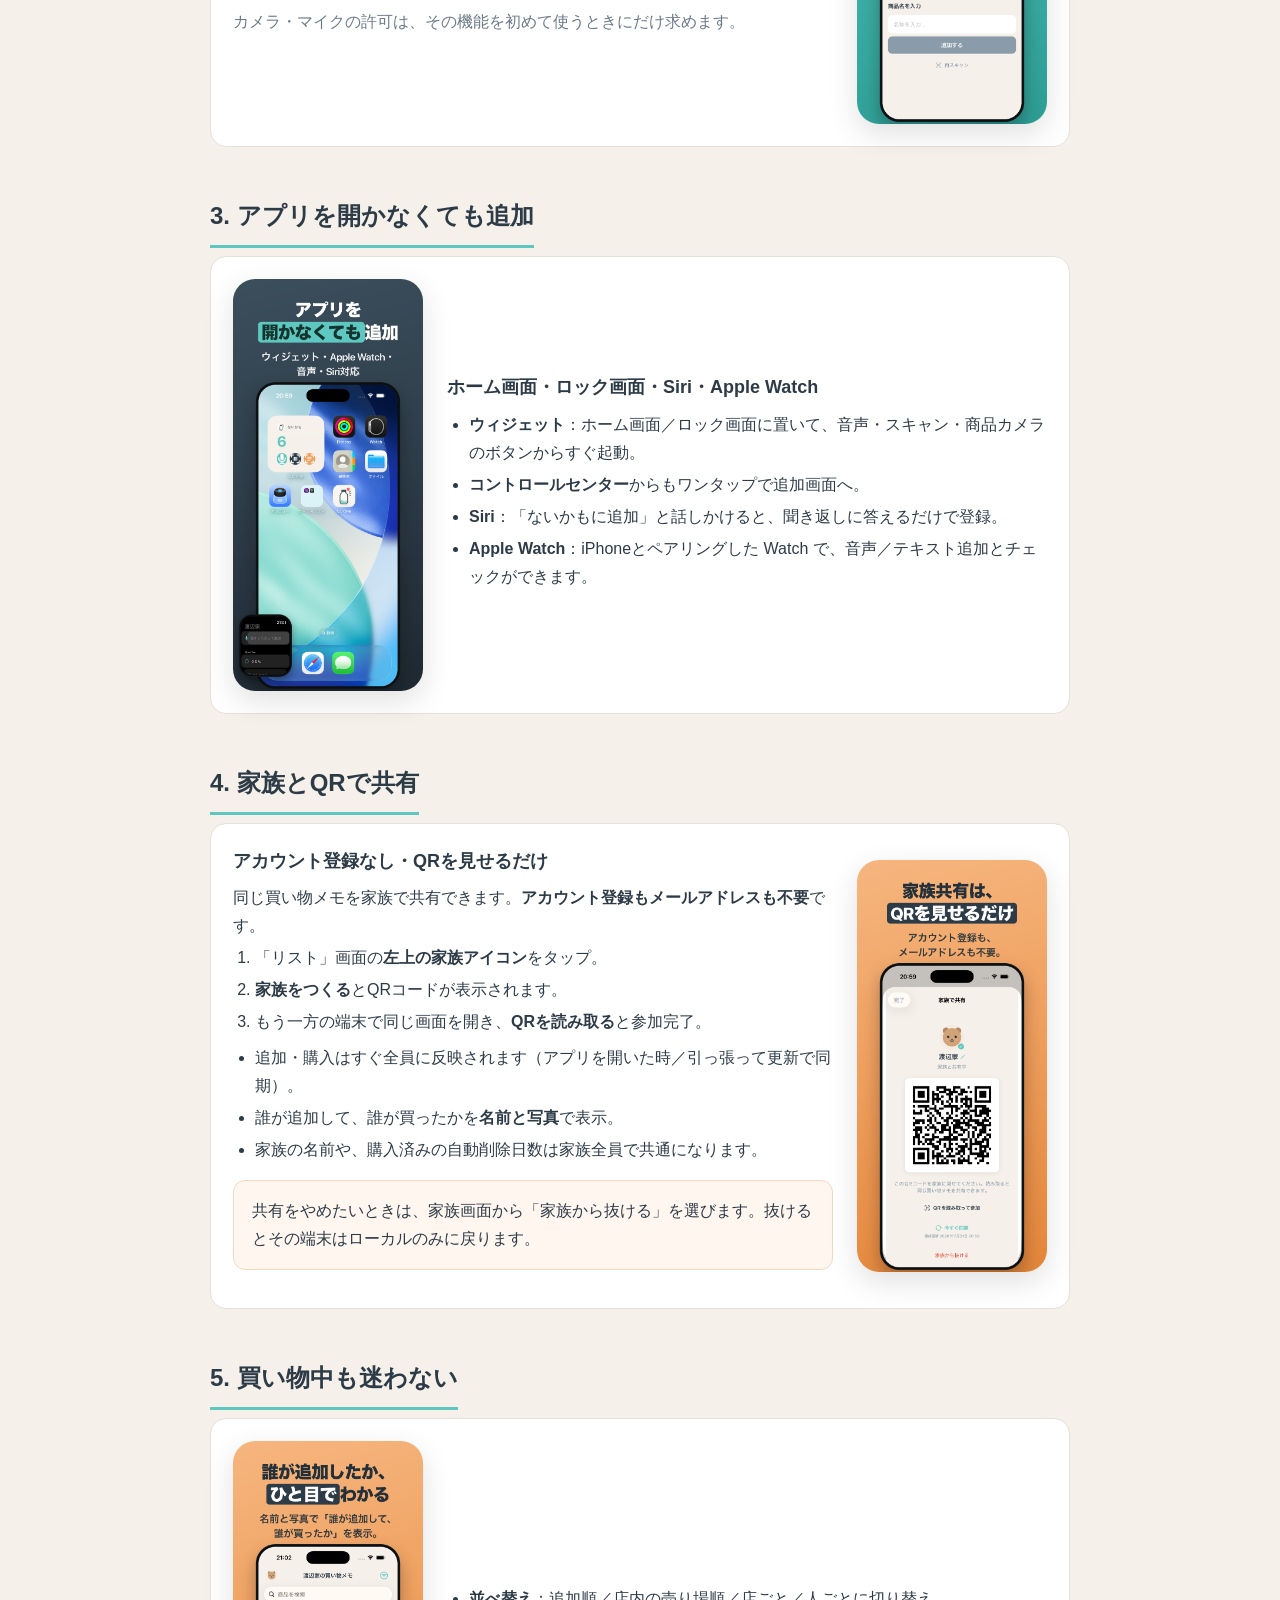
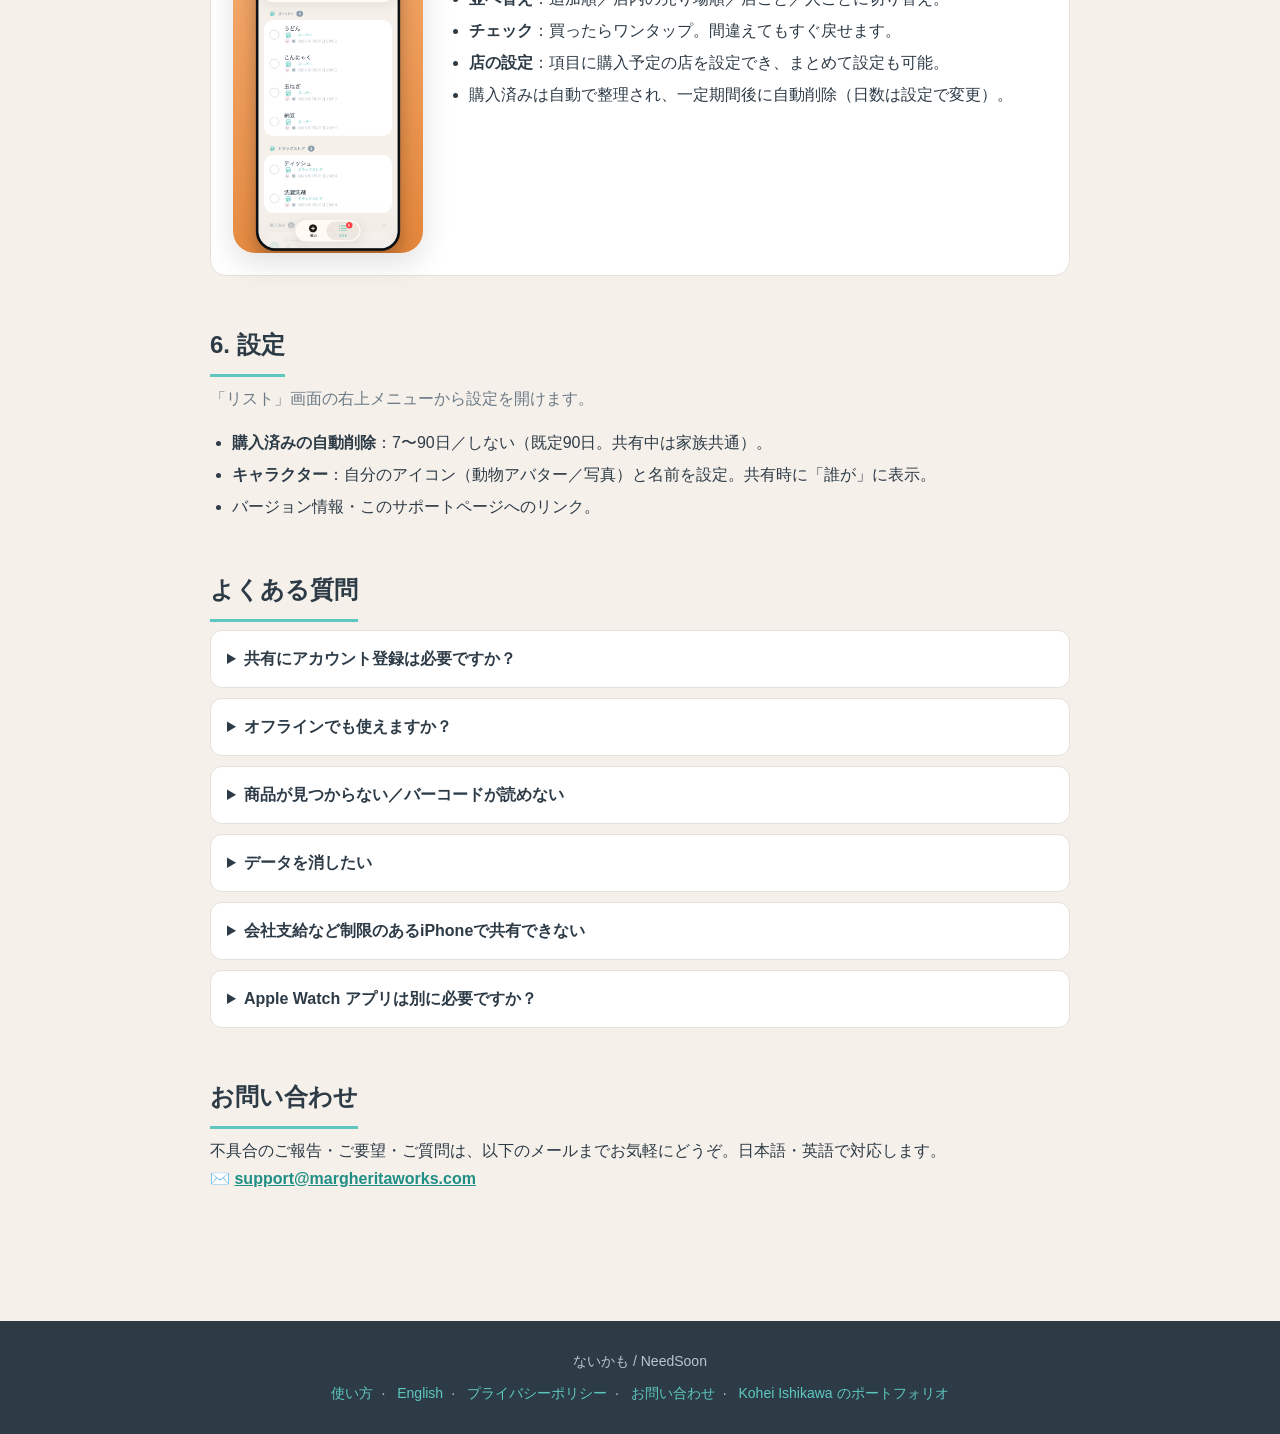
==== commit 3de34e8d: "Update contact email to support@margheritaworks.com" ====
--- a/index.html
+++ b/index.html
@@ -153,7 +153,7 @@
   <section id="contact" class="contact">
     <h2>お問い合わせ</h2>
     <p>不具合のご報告・ご要望・ご質問は、以下のメールまでお気軽にどうぞ。日本語・英語で対応します。</p>
-    <p>✉️ <a href="mailto:kouhei10@gmail.com">kouhei10@gmail.com</a></p>
+    <p>✉️ <a href="mailto:support@margheritaworks.com">support@margheritaworks.com</a></p>
   </section>
 
 </main>
@@ -164,7 +164,7 @@
     <a href="index.html">使い方</a>·
     <a href="en.html">English</a>·
     <a href="privacy.html">プライバシーポリシー</a>·
-    <a href="mailto:kouhei10@gmail.com">お問い合わせ</a>·
+    <a href="mailto:support@margheritaworks.com">お問い合わせ</a>·
     <a href="https://isitest1.github.io/portfolio-hub/ja">Kohei Ishikawa のポートフォリオ</a>
   </div>
 </footer>
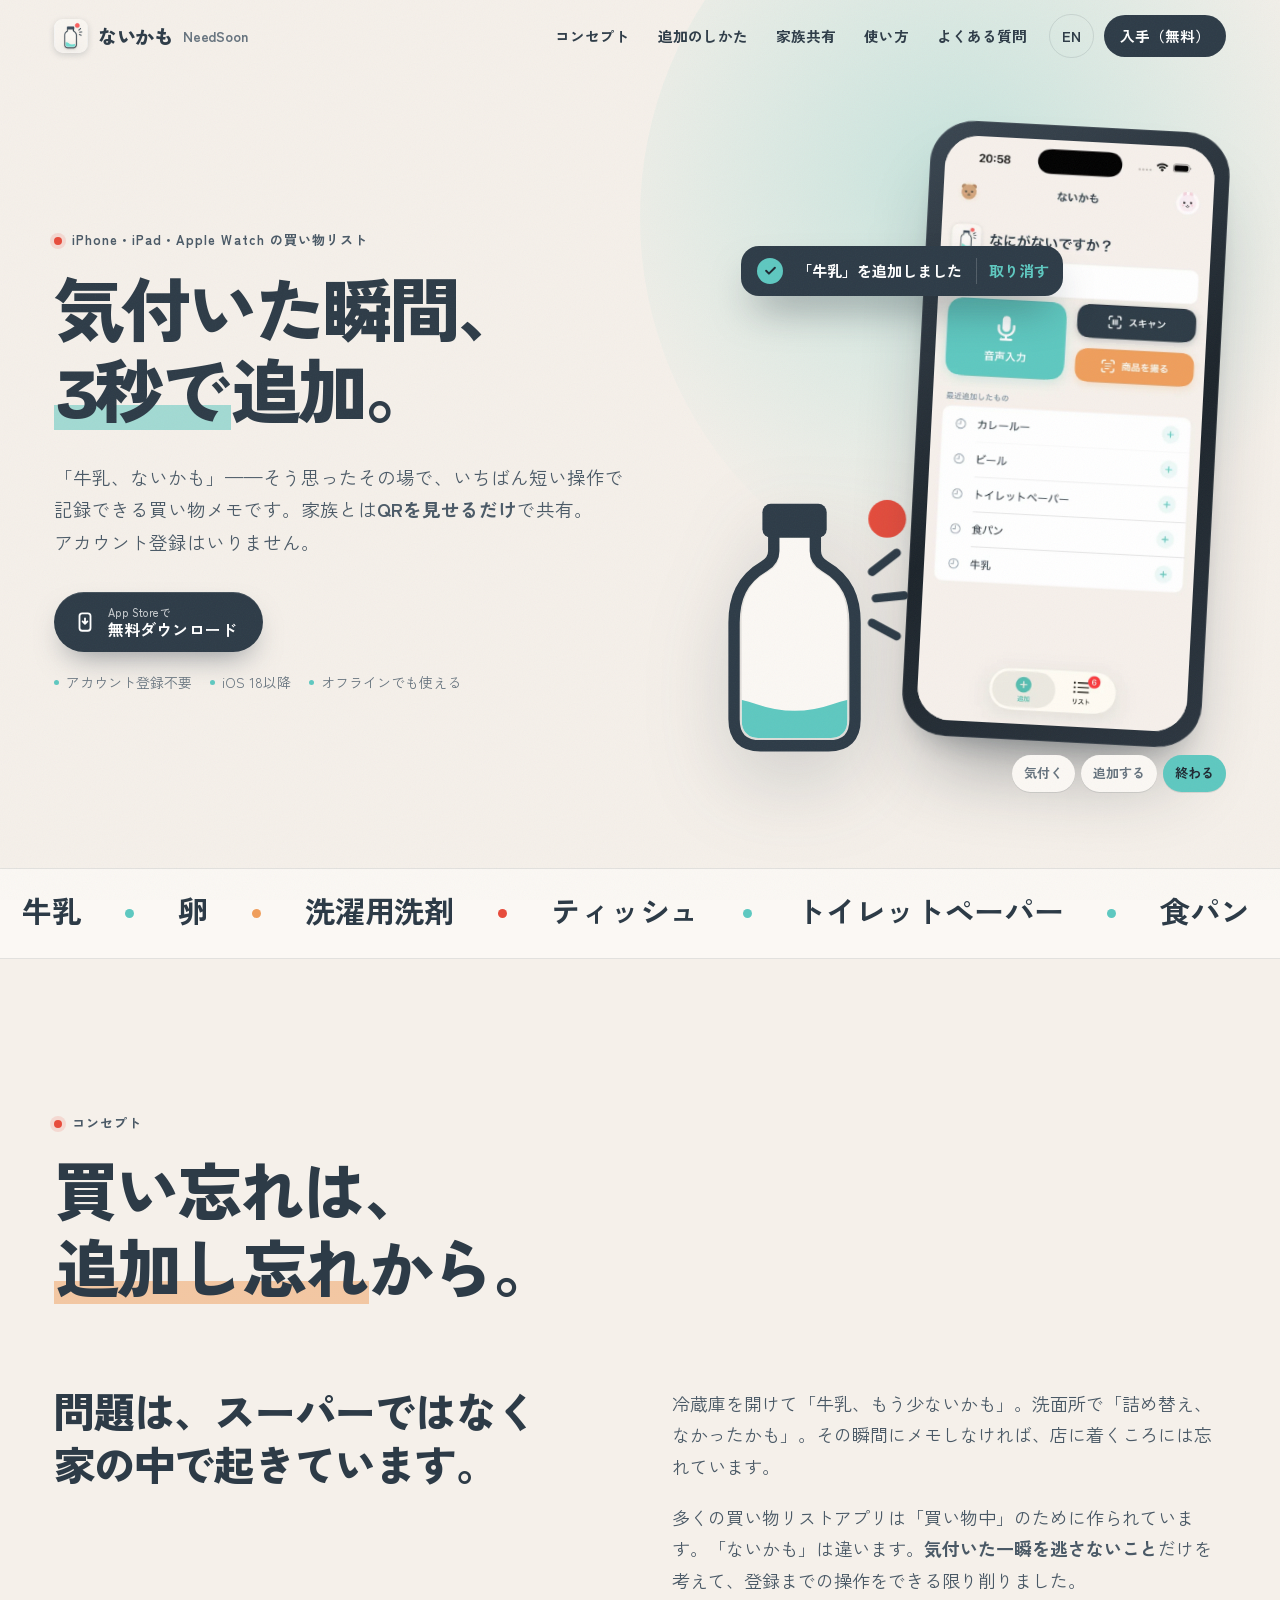
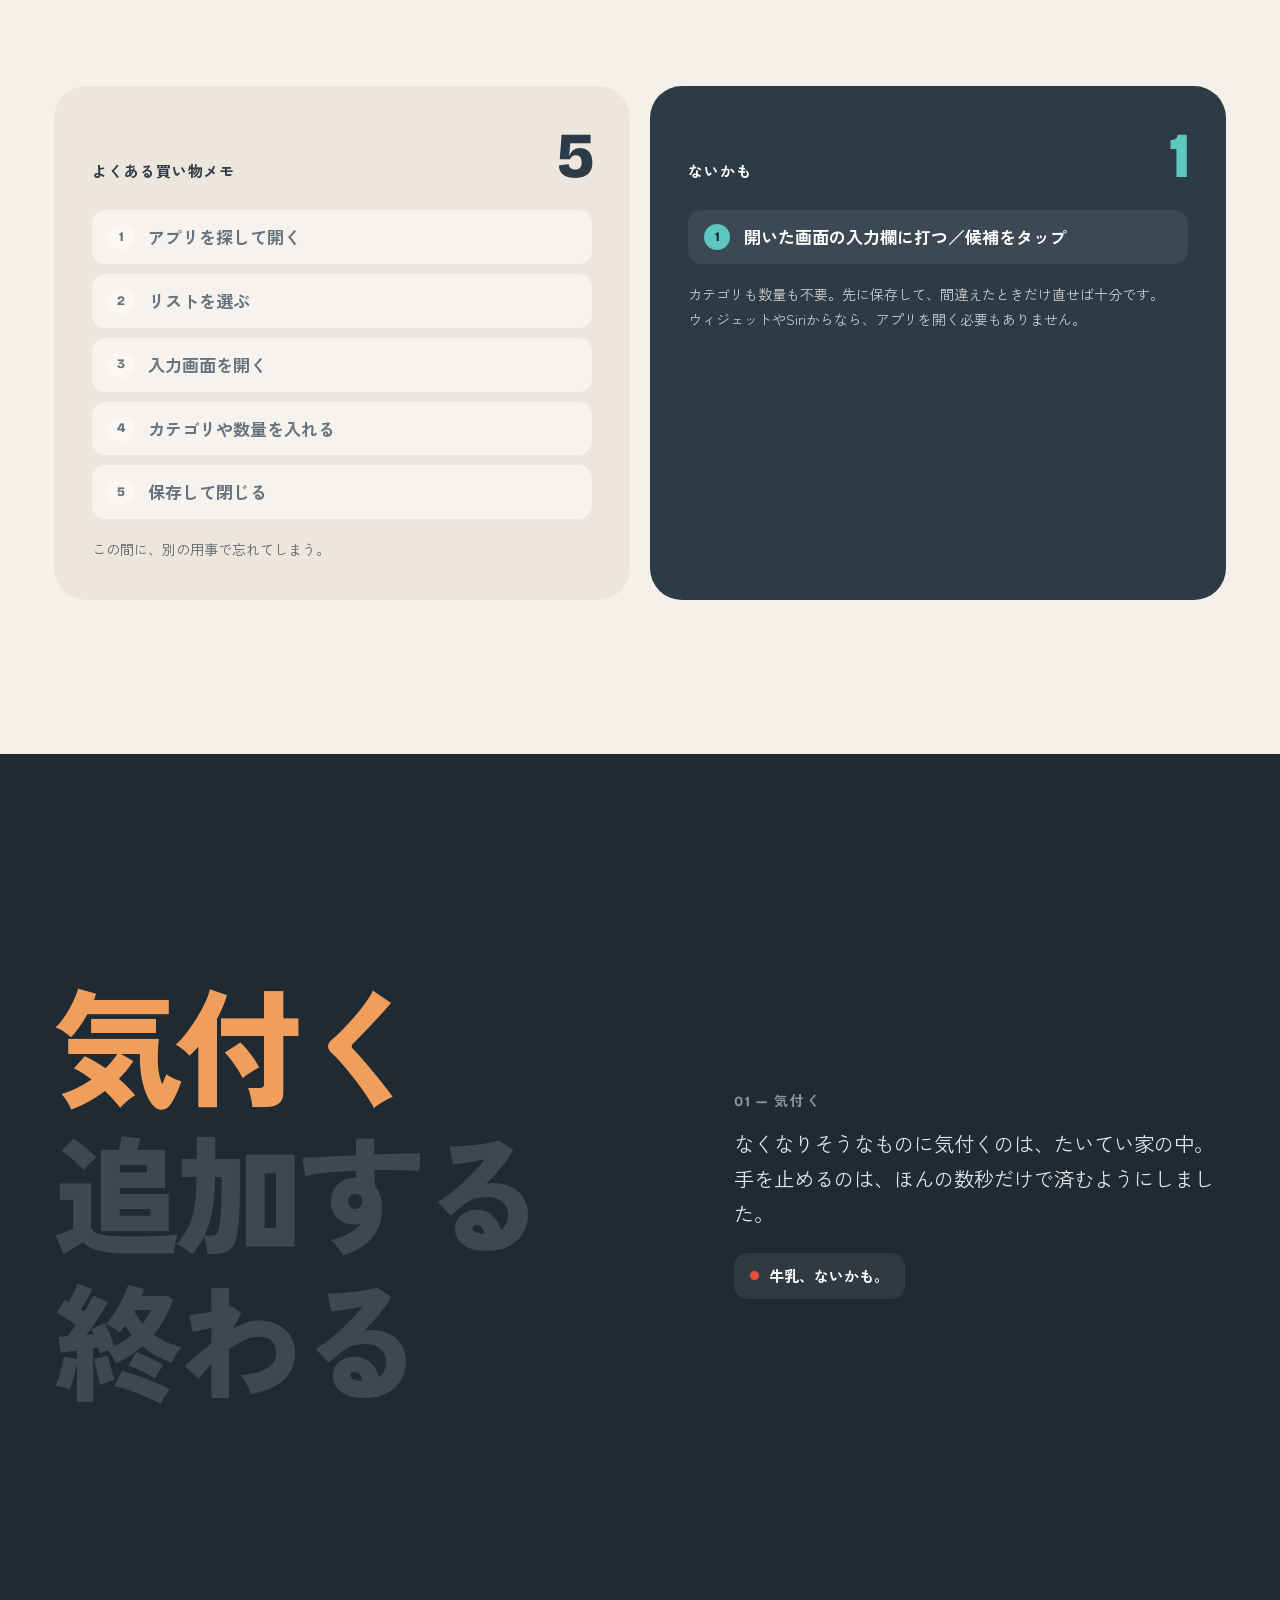
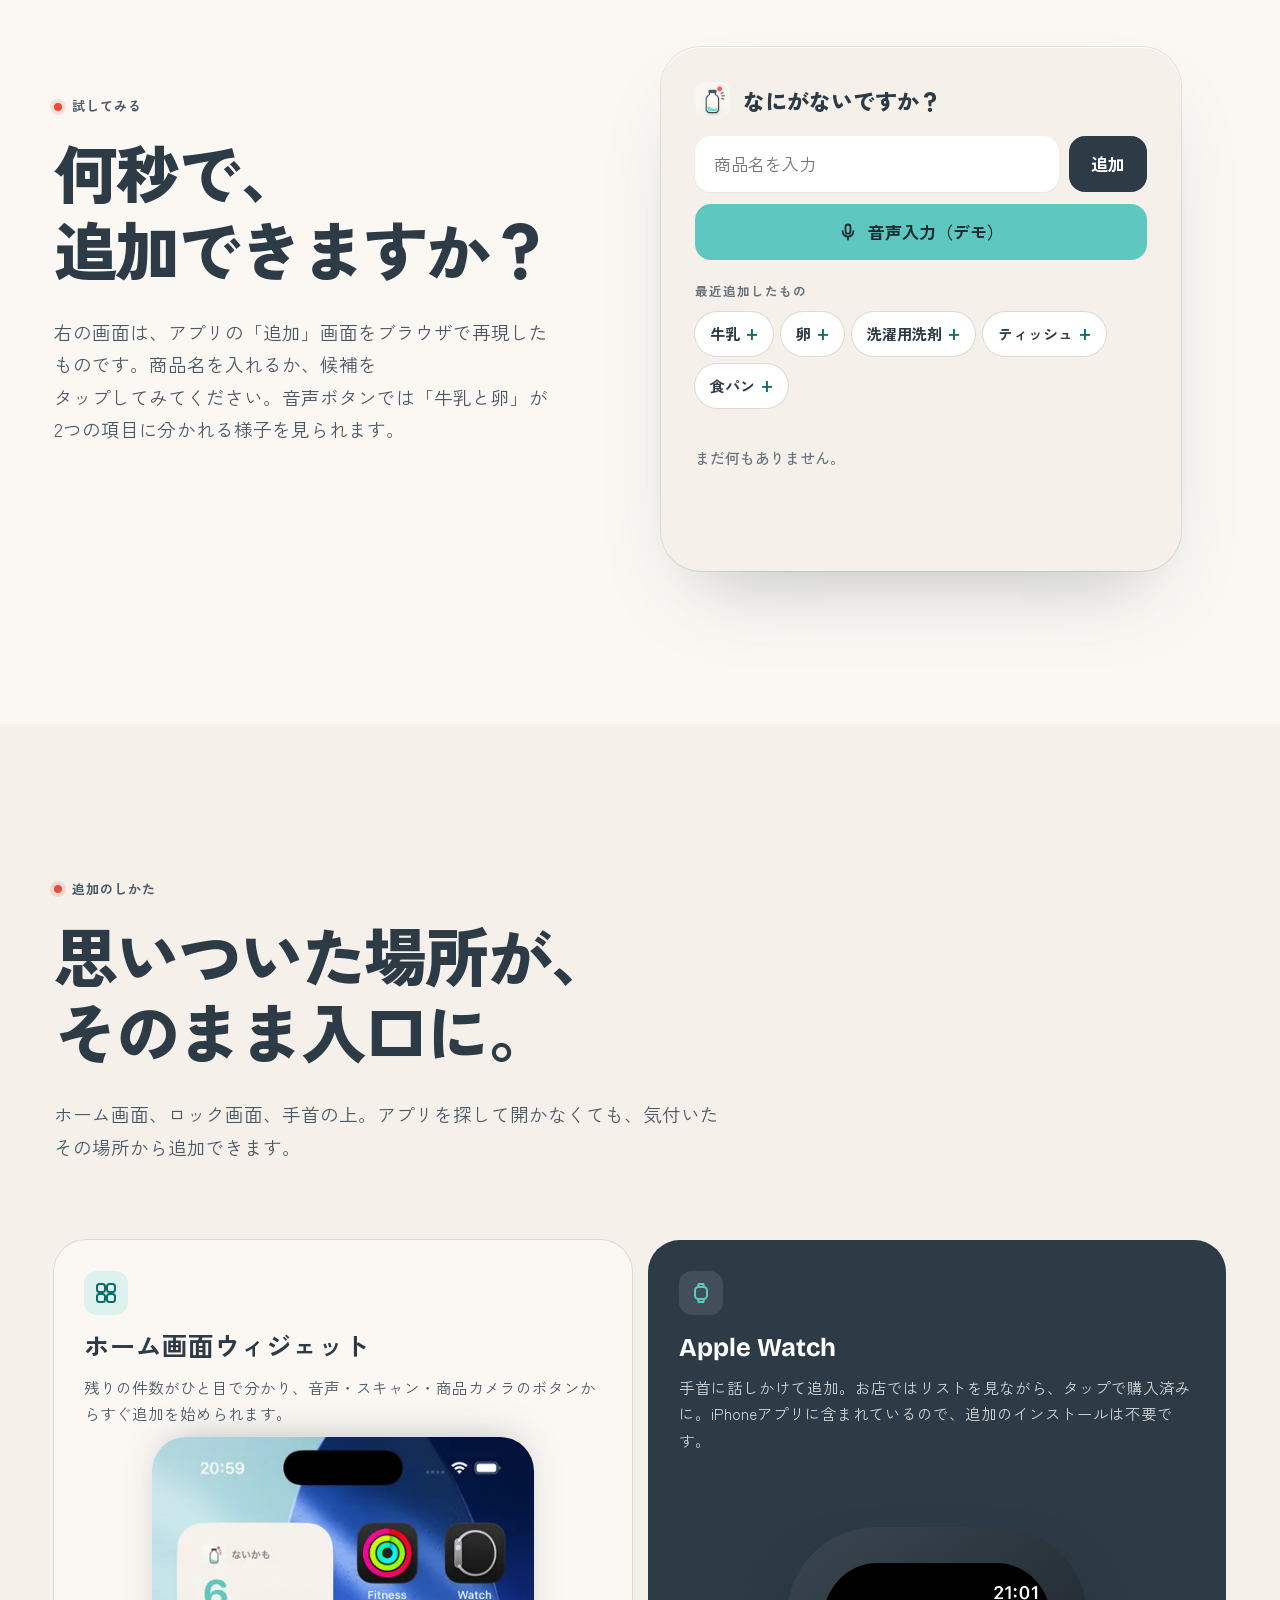
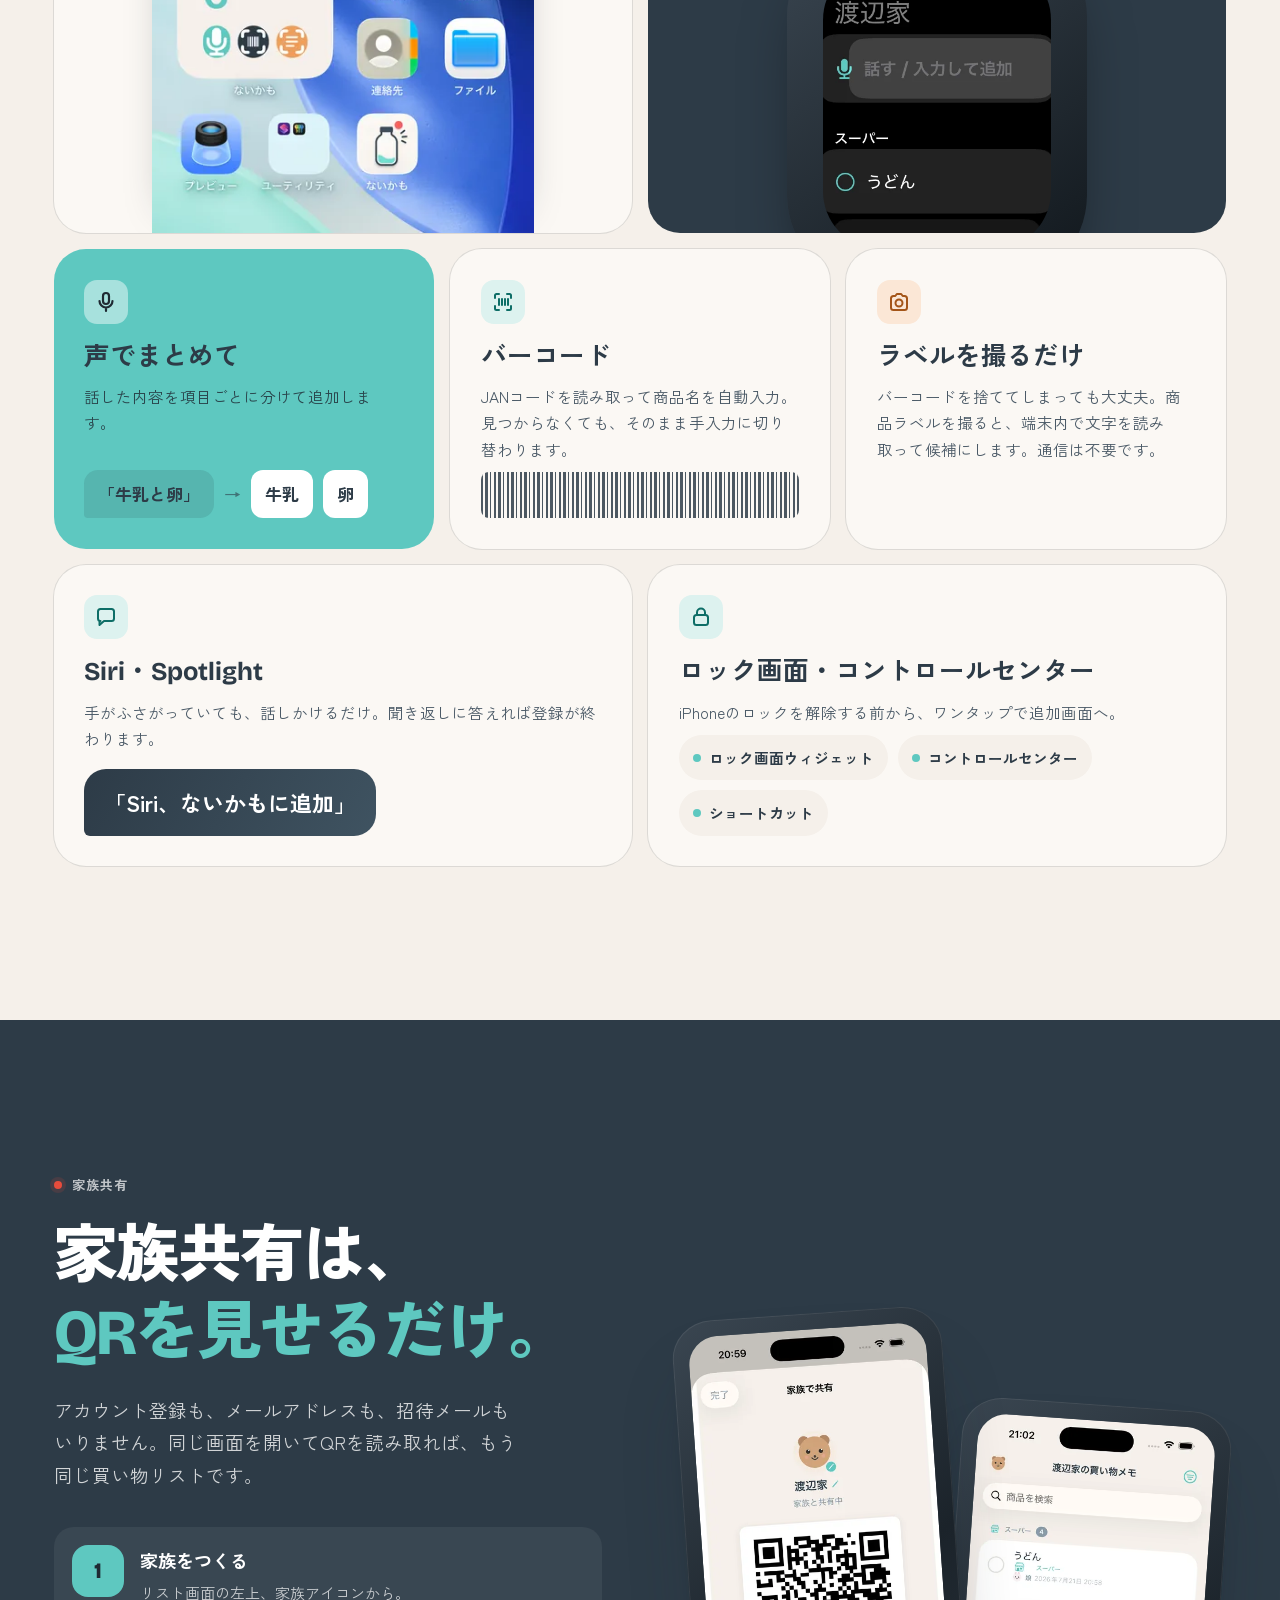
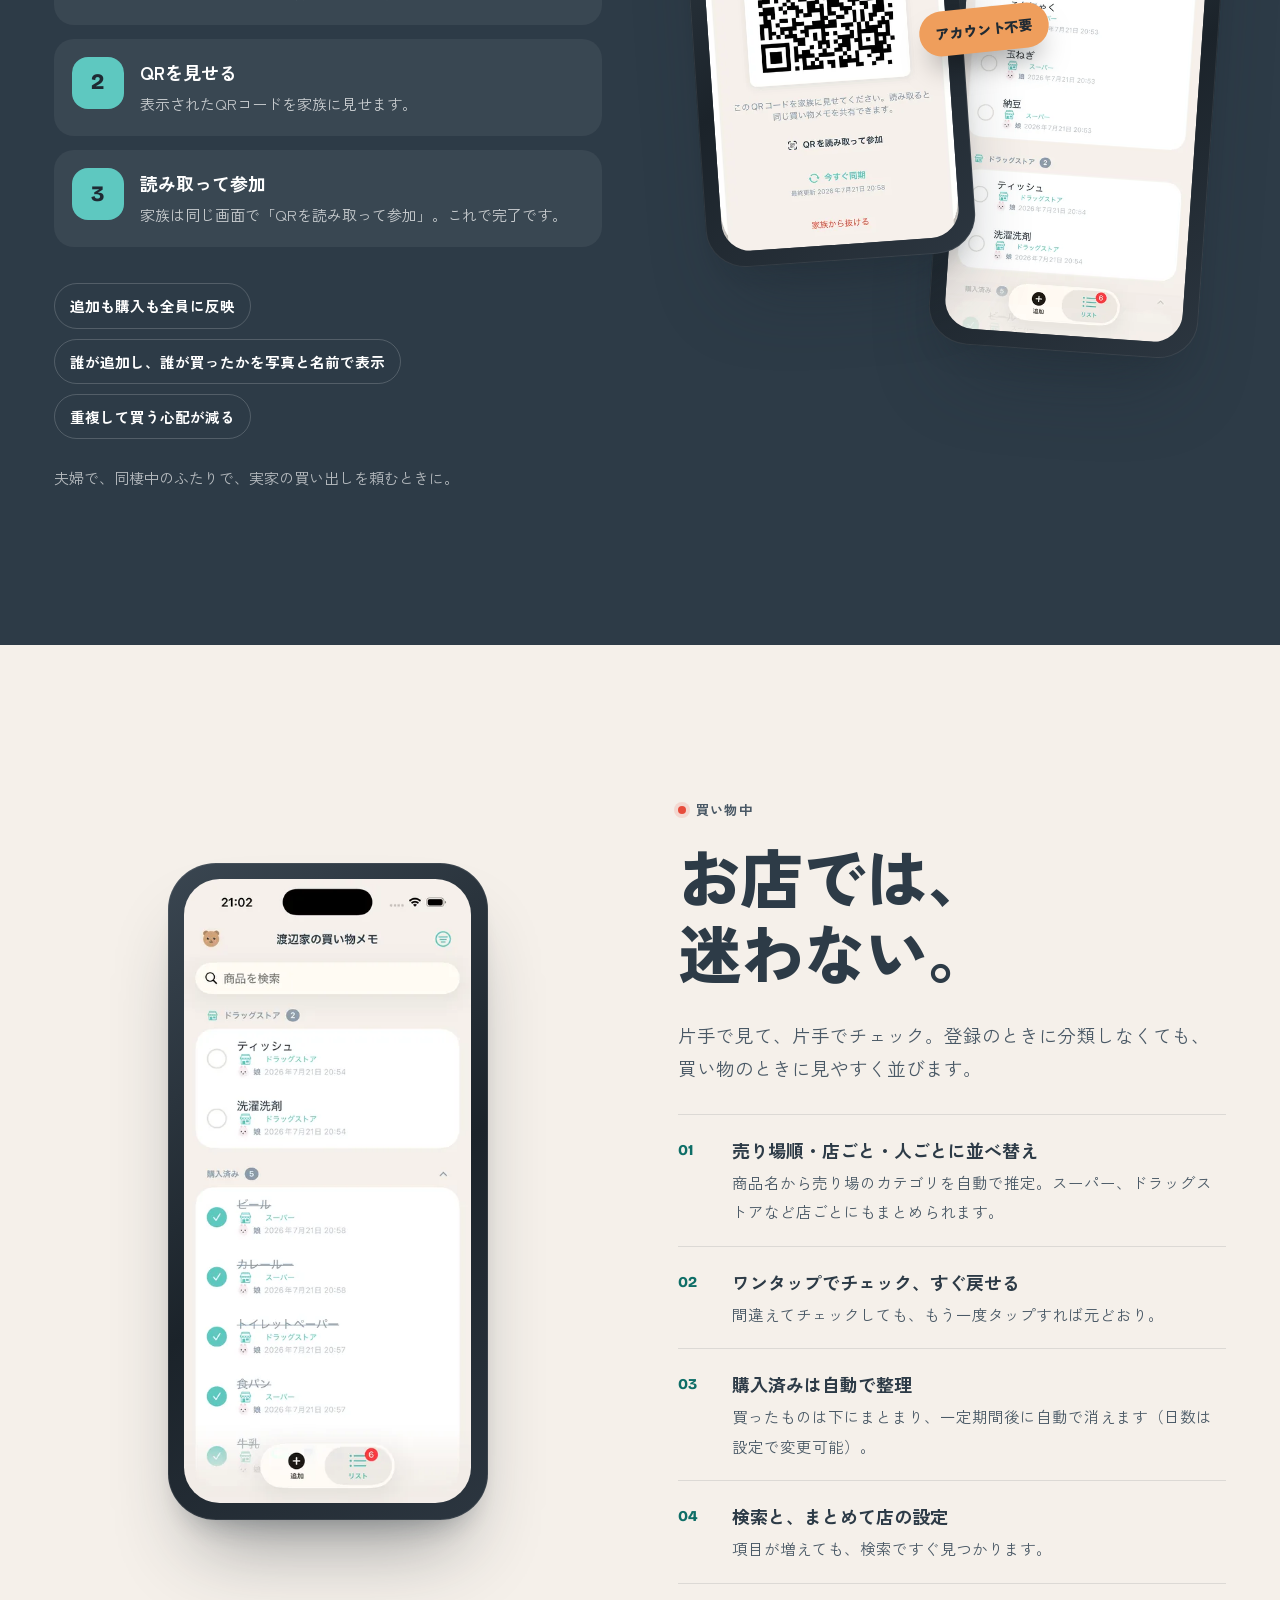
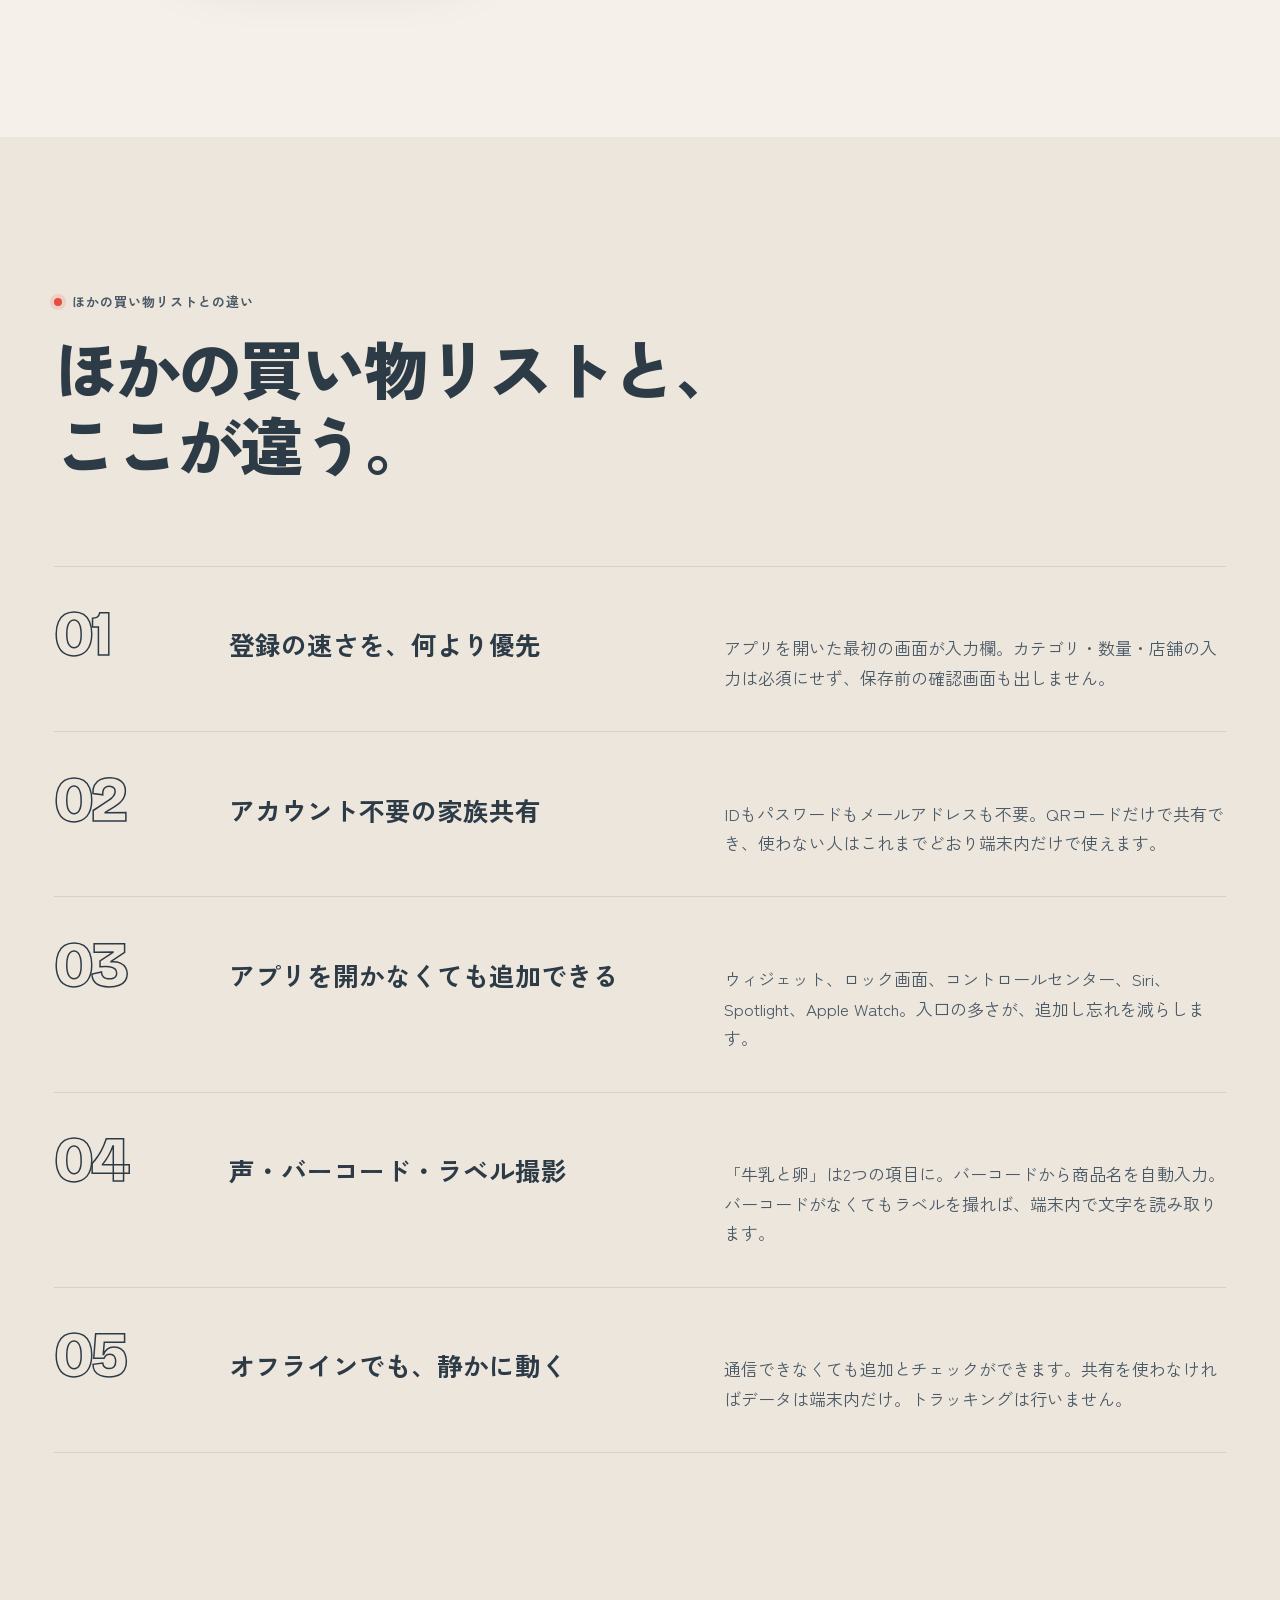
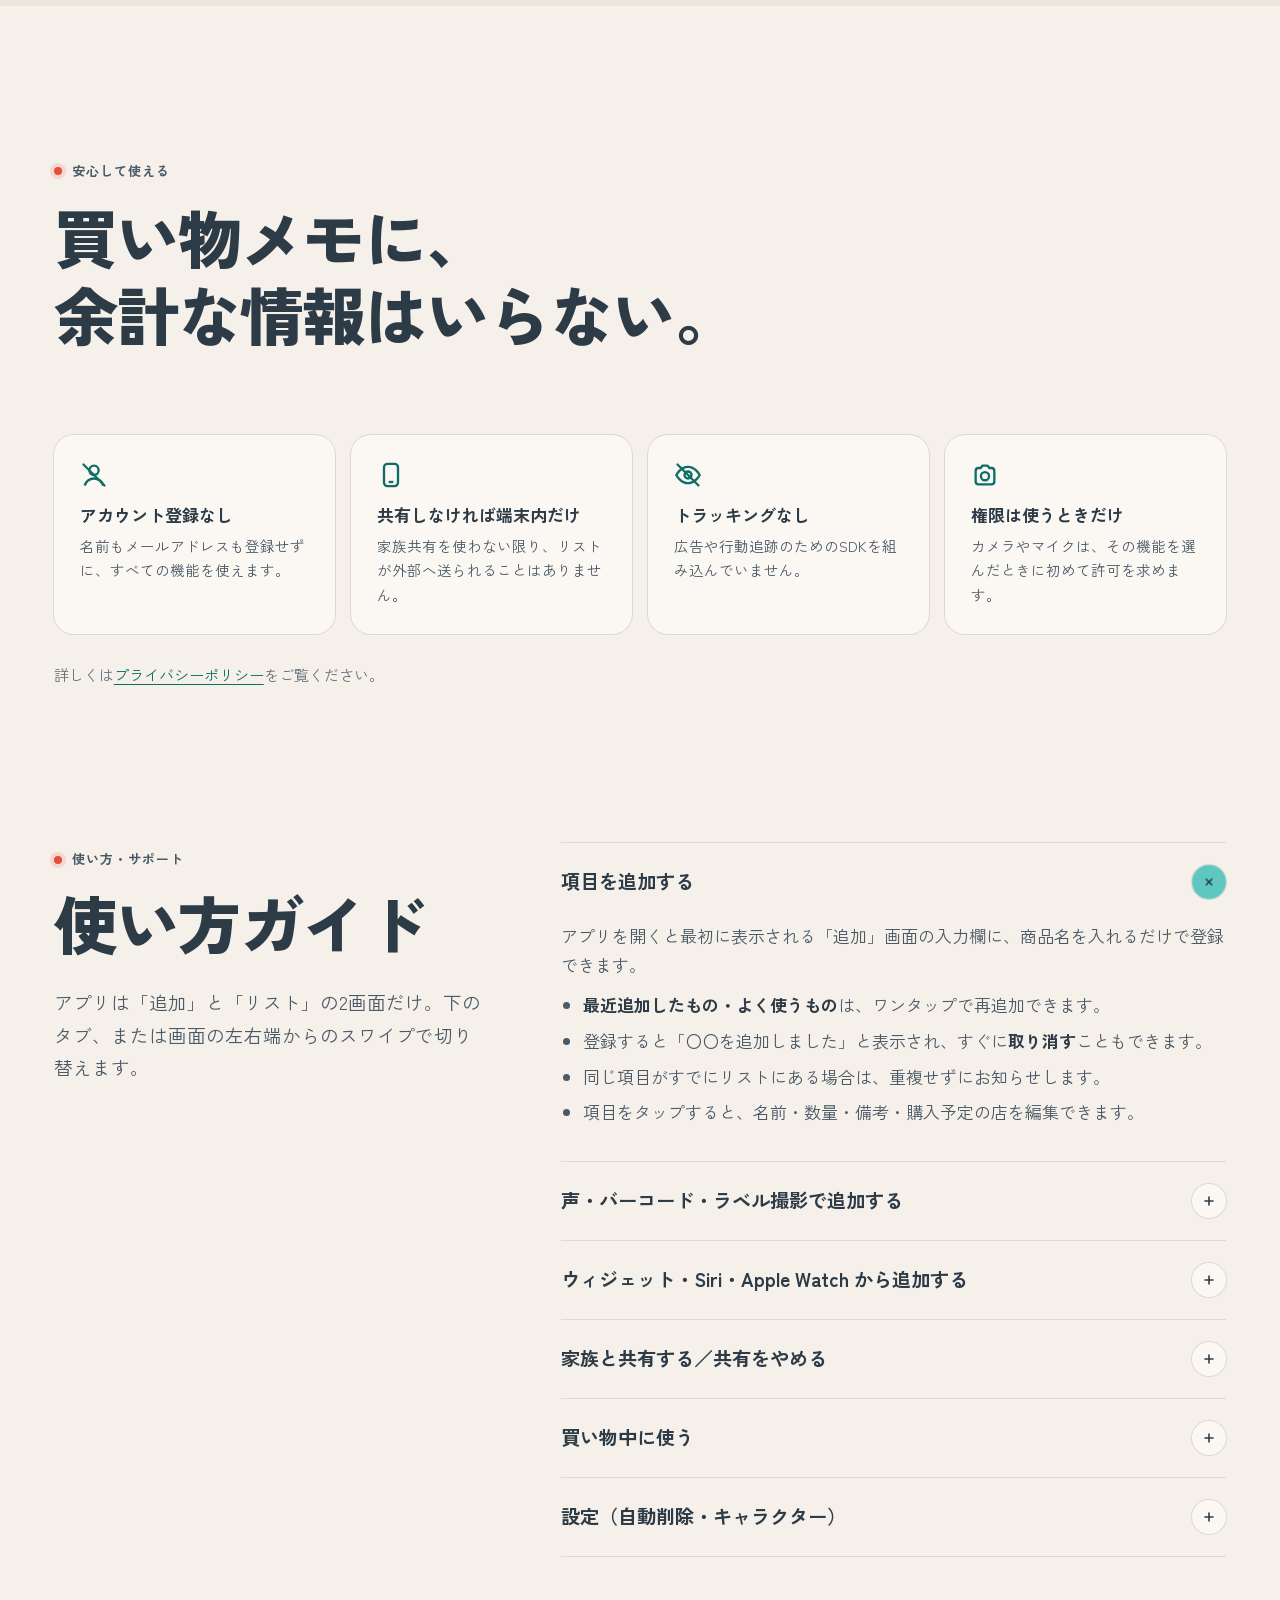
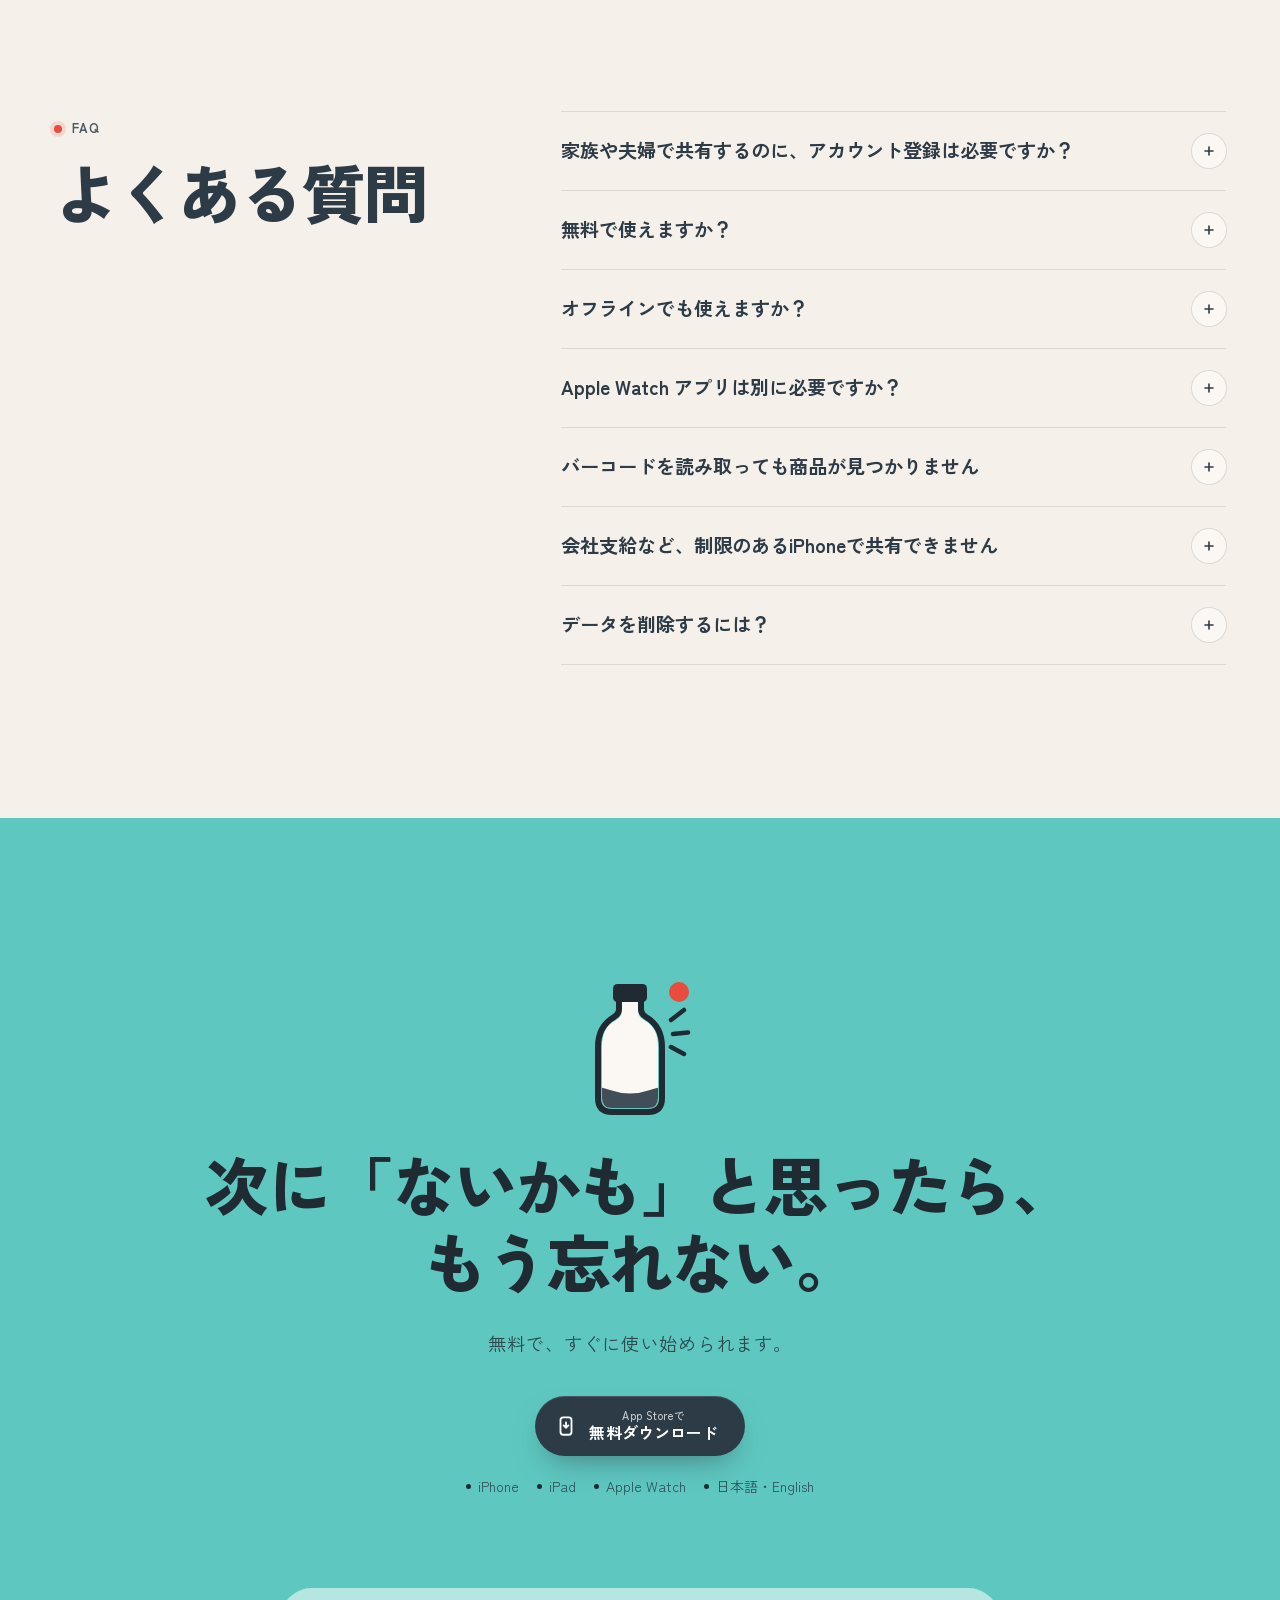
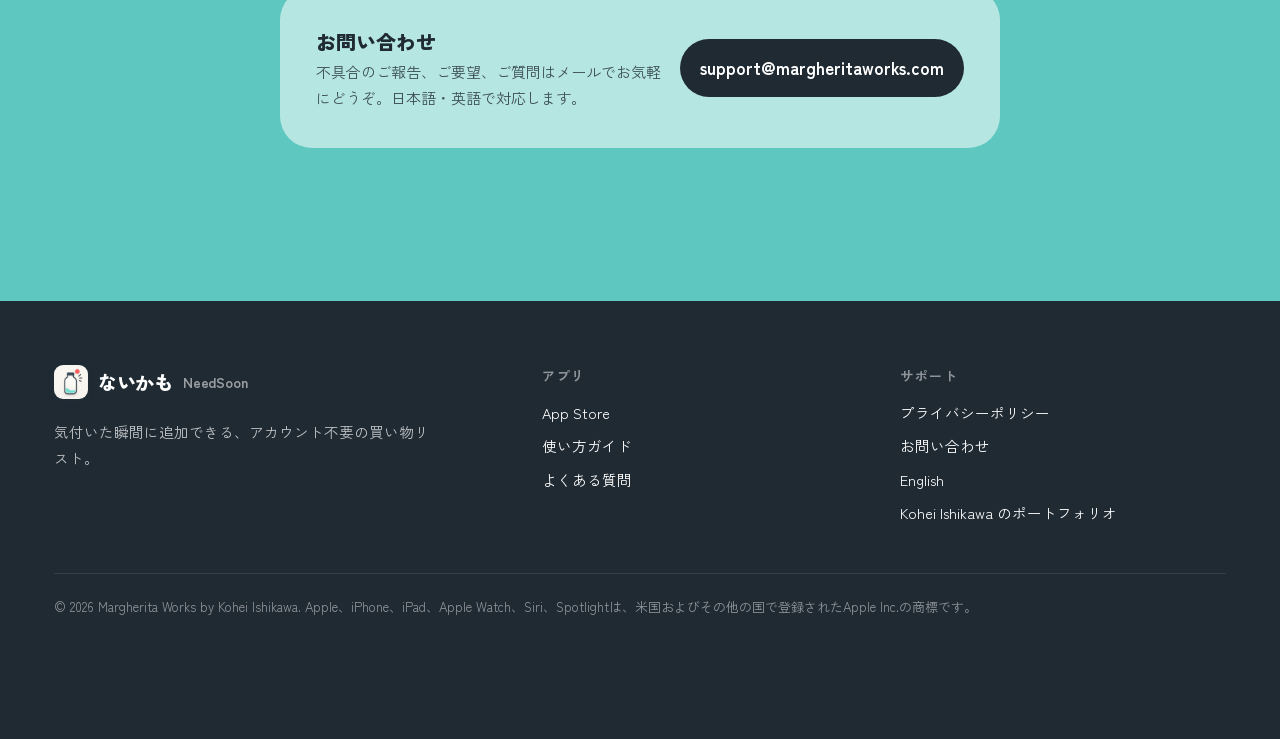
==== commit 268aab79: "Redesign NeedSoon site: bilingual landing pages, interactive demo, SEO - New ja (/) and en (/en.html" ====
--- a/index.html
+++ b/index.html
@@ -1,173 +1,592 @@
 <!DOCTYPE html>
-<html lang="ja">
+<html lang="ja" class="no-js">
 <head>
 <meta charset="UTF-8">
-<meta name="viewport" content="width=device-width, initial-scale=1.0">
-<title>ないかも / NeedSoon — 使い方・サポート</title>
-<meta name="description" content="買い物メモアプリ「ないかも / NeedSoon」の使い方とサポート。気付いた瞬間に追加、音声・バーコード・写真での登録、QRだけの家族共有など。">
-<link rel="stylesheet" href="style.css">
+<meta name="viewport" content="width=device-width, initial-scale=1, viewport-fit=cover">
+<title>買い物リスト「ないかも」｜家族共有はQRだけ・アカウント不要の買い物メモアプリ</title>
+<meta name="description" content="「牛乳、ないかも」と気付いた瞬間に3秒で追加できるiPhoneの買い物リスト。家族共有はQRを見せるだけでアカウント登録不要。音声・バーコード・ラベル撮影・ウィジェット・Siri・Apple Watchから追加できます。無料。">
+<link rel="canonical" href="https://needsoon.margheritaworks.com/">
+<link rel="alternate" hreflang="ja" href="https://needsoon.margheritaworks.com/">
+<link rel="alternate" hreflang="en" href="https://needsoon.margheritaworks.com/en.html">
+<link rel="alternate" hreflang="x-default" href="https://needsoon.margheritaworks.com/en.html">
+<meta name="theme-color" content="#F5F0EA">
+<meta name="apple-itunes-app" content="app-id=6792124859">
+<meta name="format-detection" content="telephone=no">
+
+<meta property="og:type" content="website">
+<meta property="og:site_name" content="ないかも / NeedSoon">
+<meta property="og:title" content="買い物リスト「ないかも」— 気付いた瞬間、3秒で追加。">
+<meta property="og:description" content="家族共有はQRを見せるだけ。アカウント登録不要の買い物メモ。音声・バーコード・ウィジェット・Siri・Apple Watchから追加できます。">
+<meta property="og:url" content="https://needsoon.margheritaworks.com/">
+<meta property="og:image" content="https://needsoon.margheritaworks.com/assets/img/og-ja.png">
+<meta property="og:image:width" content="1200">
+<meta property="og:image:height" content="630">
+<meta property="og:image:alt" content="ないかも — 気付いた瞬間、3秒で追加。">
+<meta property="og:locale" content="ja_JP">
+<meta property="og:locale:alternate" content="en_US">
+<meta name="twitter:card" content="summary_large_image">
+
+<link rel="icon" href="/favicon.ico" sizes="any">
+<link rel="icon" href="/favicon.png" type="image/png">
+<link rel="apple-touch-icon" href="/apple-touch-icon.png">
+<link rel="manifest" href="/site.webmanifest">
+
+<link rel="preconnect" href="https://fonts.googleapis.com">
+<link rel="preconnect" href="https://fonts.gstatic.com" crossorigin>
+<link rel="stylesheet" href="https://fonts.googleapis.com/css2?family=Bricolage+Grotesque:opsz,wght@12..96,600..800&family=Zen+Kaku+Gothic+New:wght@400;700;900&display=swap">
+<link rel="preload" as="image" href="assets/img/ja-1-720.webp" type="image/webp">
+<link rel="stylesheet" href="assets/css/site.css?v=4">
+
+<script type="application/ld+json">
+{
+  "@context": "https://schema.org",
+  "@graph": [
+    {
+      "@type": "Organization",
+      "@id": "https://needsoon.margheritaworks.com/#org",
+      "name": "Margherita Works",
+      "email": "support@margheritaworks.com",
+      "founder": { "@type": "Person", "name": "Kohei Ishikawa" }
+    },
+    {
+      "@type": "WebSite",
+      "@id": "https://needsoon.margheritaworks.com/#website",
+      "url": "https://needsoon.margheritaworks.com/",
+      "name": "ないかも / NeedSoon",
+      "inLanguage": ["ja", "en"],
+      "publisher": { "@id": "https://needsoon.margheritaworks.com/#org" }
+    },
+    {
+      "@type": "MobileApplication",
+      "@id": "https://needsoon.margheritaworks.com/#app",
+      "name": "ないかも",
+      "alternateName": ["NeedSoon", "買い物リスト ないかも"],
+      "description": "気付いた瞬間に3秒で追加できる買い物リスト。家族共有はQRを見せるだけでアカウント登録不要。音声・バーコード・ラベル撮影・ウィジェット・Siri・Apple Watchから追加できます。",
+      "operatingSystem": "iOS 18.0以降, iPadOS 18.0以降, watchOS",
+      "applicationCategory": "ShoppingApplication",
+      "inLanguage": ["ja", "en"],
+      "url": "https://needsoon.margheritaworks.com/",
+      "downloadUrl": "https://apps.apple.com/jp/app/id6792124859",
+      "installUrl": "https://apps.apple.com/jp/app/id6792124859",
+      "image": "https://needsoon.margheritaworks.com/assets/img/icon-512.png",
+      "screenshot": [
+        "https://needsoon.margheritaworks.com/assets/img/ja-1-720.webp",
+        "https://needsoon.margheritaworks.com/assets/img/ja-2-720.webp",
+        "https://needsoon.margheritaworks.com/assets/img/ja-5-720.webp"
+      ],
+      "featureList": "気付いた瞬間の素早い追加, 最近・よく使う項目の候補, 音声で複数項目を追加, バーコード読取り, 商品ラベル撮影による文字認識, ホーム画面・ロック画面ウィジェット, コントロールセンター, Siri, Apple Watch, アカウント不要のQR家族共有, 売り場順・店ごと・人ごとの並べ替え, オフライン対応",
+      "offers": { "@type": "Offer", "price": "0", "priceCurrency": "JPY" },
+      "publisher": { "@id": "https://needsoon.margheritaworks.com/#org" }
+    },
+    {
+      "@type": "FAQPage",
+      "@id": "https://needsoon.margheritaworks.com/#faq",
+      "mainEntity": [
+        { "@type": "Question", "name": "家族や夫婦で買い物リストを共有するのに、アカウント登録は必要ですか？", "acceptedAnswer": { "@type": "Answer", "text": "不要です。メールアドレスも登録しません。家族をつくるとQRコードが表示され、家族がそのQRを読み取るだけで同じ買い物リストを共有できます。" } },
+        { "@type": "Question", "name": "無料で使えますか？", "acceptedAnswer": { "@type": "Answer", "text": "はい。App Storeから無料でダウンロードして、すぐに使い始められます。" } },
+        { "@type": "Question", "name": "オフラインでも使えますか？", "acceptedAnswer": { "@type": "Answer", "text": "はい。追加・編集・チェックなどの基本操作はオフラインで動作します。家族共有の同期は、オンラインに戻ったときやアプリを開いたときに行われます。" } },
+        { "@type": "Question", "name": "Apple Watchで使えますか？", "acceptedAnswer": { "@type": "Answer", "text": "はい。Apple WatchアプリはiPhoneアプリに含まれています。Watchからリストの確認、音声やテキストでの追加、購入済みのチェックができます。" } },
+        { "@type": "Question", "name": "バーコードを読み取っても商品が見つからないときは？", "acceptedAnswer": { "@type": "Answer", "text": "商品名を手入力して、そのまま登録できます。店舗独自のコードなどは「見つかりません」と表示され、手入力に切り替わります。" } },
+        { "@type": "Question", "name": "データを削除するには？", "acceptedAnswer": { "@type": "Answer", "text": "各項目はアプリ内で削除できます。共有をやめるには家族画面から「家族から抜ける」を選びます。アプリを削除すると、その端末内のデータは削除されます。共有データの削除はお問い合わせください。" } }
+      ]
+    }
+  ]
+}
+</script>
 </head>
 <body>
+<a class="skip" href="#main">本文へ移動</a>
 
 <header class="site-header">
-  <div class="inner">
-    <a class="brand" href="index.html">ないかも<span> / NeedSoon</span></a>
-    <nav class="nav">
-      <a href="index.html">使い方</a>
-      <a href="en.html">English</a>
-      <a href="privacy.html">プライバシー</a>
-      <a href="#contact">お問い合わせ</a>
+  <div class="wrap bar">
+    <a class="brand" href="/" aria-label="ないかも ホーム">
+      <img src="assets/img/icon-192.png" alt="" width="34" height="34">ないかも<em>NeedSoon</em>
+    </a>
+    <nav class="nav" aria-label="メイン">
+      <a href="#why">コンセプト</a>
+      <a href="#entries">追加のしかた</a>
+      <a href="#family">家族共有</a>
+      <a href="#guide">使い方</a>
+      <a href="#faq">よくある質問</a>
+      <a class="lang" href="en.html" hreflang="en" lang="en">EN</a>
+      <a class="nav-cta" href="https://apps.apple.com/jp/app/id6792124859">入手（無料）</a>
     </nav>
   </div>
 </header>
 
-<div class="hero">
-  <h1>気付いた瞬間に、追加。</h1>
-  <p>「ないかも」は、牛乳や洗剤が少ないと気付いたその場で、いちばん短い操作で登録できる買い物メモです。このページでは使い方を詳しく説明します。</p>
-  <p><a class="btn" href="https://apps.apple.com/jp/app/id6792124859">App Storeで見る ↗</a></p>
+<main id="main">
+
+<!-- ============ HERO ============ -->
+<section class="hero" aria-labelledby="hero-title">
+  <div class="wrap hero-grid">
+    <div>
+      <p class="eyebrow reveal">iPhone・iPad・Apple Watch の買い物リスト</p>
+      <h1 id="hero-title" class="display reveal" style="--d:.08s">
+        <span class="line"><span class="in-line">気付いた瞬間、</span></span>
+        <span class="line"><span class="in-line"><span class="mark">3秒で</span>追加。</span></span>
+      </h1>
+      <p class="lead reveal" style="--d:.16s">「牛乳、<span class="nowrap">ないかも」——</span>そう思ったその場で、いちばん短い操作で記録できる買い物メモです。家族とは<strong>QRを見せるだけ</strong>で共有。アカウント登録はいりません。</p>
+      <div class="reveal" style="--d:.24s">
+        <a class="btn-store" href="https://apps.apple.com/jp/app/id6792124859">
+          <svg viewBox="0 0 24 24" fill="none" stroke="currentColor" stroke-width="2" stroke-linecap="round" stroke-linejoin="round" aria-hidden="true"><rect x="6" y="2.5" width="12" height="19" rx="3"/><path d="M12 8v6m-2.6-2.6L12 14l2.6-2.6"/></svg>
+          <span><small>App Storeで</small>無料ダウンロード</span>
+        </a>
+        <ul class="store-meta">
+          <li>アカウント登録不要</li>
+          <li>iOS 18以降</li>
+          <li>オフラインでも使える</li>
+        </ul>
+      </div>
+    </div>
+
+    <div class="hero-stage" aria-hidden="true">
+      <svg class="bottle hero-bottle" viewBox="0 0 240 300">
+        <defs><clipPath id="clip-hero"><path d="M84 60V76Q84 90 72 96C50 108 44 126 44 150V252Q44 272 64 272H136Q156 272 156 252V150C156 126 150 108 128 96Q116 90 116 76V60Z"/></clipPath></defs>
+        <path d="M84 60V76Q84 90 72 96C50 108 44 126 44 150V252Q44 272 64 272H136Q156 272 156 252V150C156 126 150 108 128 96Q116 90 116 76V60Z" fill="#FBF8F4"/>
+        <g clip-path="url(#clip-hero)"><g class="liquid"><g class="wave"><path d="M-20 236q40-14 80 0t80 0 80 0 80 0 80 0V420H-20Z" fill="#5EC8C0"/></g></g></g>
+        <path d="M78 56V74Q78 84 68 90C44 104 36 124 36 150V252Q36 280 64 280H136Q164 280 164 252V150C164 124 156 104 132 90Q122 84 122 74V56" fill="none" stroke="#2D3B47" stroke-width="12" stroke-linejoin="round"/>
+        <rect x="66" y="24" width="68" height="36" rx="9" fill="#2D3B47"/>
+        <circle class="notice" cx="198" cy="40" r="20" fill="#E74C3C"/>
+        <g stroke="#2D3B47" stroke-width="9" stroke-linecap="round"><line class="ray" x1="182" y1="96" x2="208" y2="76"/><line class="ray" x1="186" y1="124" x2="216" y2="121"/><line class="ray" x1="182" y1="150" x2="208" y2="164"/></g>
+      </svg>
+      <div class="phone">
+        <img src="assets/img/ja-1-720.webp" srcset="assets/img/ja-1-420.webp 420w, assets/img/ja-1-720.webp 720w, assets/img/ja-1-1080.webp 1080w" sizes="(max-width: 520px) 58vw, 300px" width="720" height="1565" alt="">
+      </div>
+      <div class="toast">
+        <span class="check"><svg viewBox="0 0 24 24" fill="none" stroke="currentColor" stroke-width="3.2" stroke-linecap="round" stroke-linejoin="round"><path d="M5 12.5l4.5 4.5L19 7.5"/></svg></span>
+        「牛乳」を追加しました
+        <span class="undo">取り消す</span>
+      </div>
+      <div class="hero-steps"><span>気付く</span><span>追加する</span><span>終わる</span></div>
+    </div>
+  </div>
+</section>
+
+<div class="marquee" aria-hidden="true">
+  <div class="marquee-track">
+    <ul><li>牛乳</li><li>卵</li><li>洗濯用洗剤</li><li>ティッシュ</li><li>トイレットペーパー</li><li>食パン</li><li>コーヒー</li><li>歯磨き粉</li><li>シャンプー</li><li>お米</li><li>納豆</li><li>バター</li></ul>
+    <ul><li>牛乳</li><li>卵</li><li>洗濯用洗剤</li><li>ティッシュ</li><li>トイレットペーパー</li><li>食パン</li><li>コーヒー</li><li>歯磨き粉</li><li>シャンプー</li><li>お米</li><li>納豆</li><li>バター</li></ul>
+  </div>
 </div>
 
-<main>
-
-  <section>
-    <h2>はじめに</h2>
-    <p class="lead">アプリは大きく「追加」画面と「リスト」画面の2つで構成されています。下のタブ、または画面の左右端からのスワイプで切り替えられます。</p>
-    <ul>
-      <li><strong>追加</strong>：思いついた商品をすぐに登録する画面（アプリを開くと最初に表示）。</li>
-      <li><strong>リスト</strong>：登録した買い物メモを見て、買ったらチェックする画面。</li>
-    </ul>
-  </section>
-
-  <section id="add">
-    <h2>1. 気付いたその場で追加</h2>
-    <div class="feature">
-      <div class="shot"><img src="img/ja-1.png" alt="ホーム画面"></div>
-      <div class="body">
-        <h3>入力欄と候補</h3>
-        <p>「追加」画面の入力欄に商品名を打つだけで登録できます。文字を入れると重複はまとめて知らせます。</p>
+<!-- ============ WHY ============ -->
+<section class="section" id="why" aria-labelledby="why-title">
+  <div class="wrap">
+    <div class="section-head">
+      <p class="eyebrow reveal">コンセプト</p>
+      <h2 id="why-title" class="h2 reveal">買い忘れは、<br><span class="mark mark--amber">追加し忘れ</span>から。</h2>
+    </div>
+    <div class="insight-grid">
+      <p class="insight-quote reveal">問題は、スーパーではなく<br>家の中で起きています。</p>
+      <div class="insight-body reveal" style="--d:.1s">
+        <p>冷蔵庫を開けて「牛乳、もう少ないかも」。洗面所で「詰め替え、なかったかも」。その瞬間にメモしなければ、店に着くころには忘れています。</p>
+        <p>多くの買い物リストアプリは「買い物中」のために作られています。「ないかも」は違います。<strong>気付いた一瞬を逃さないこと</strong>だけを考えて、登録までの操作をできる限り削りました。</p>
+      </div>
+    </div>
+    <div class="compare">
+      <div class="compare-col them reveal">
+        <h3>よくある買い物メモ <b>5</b></h3>
+        <ol><li>アプリを探して開く</li><li>リストを選ぶ</li><li>入力画面を開く</li><li>カテゴリや数量を入れる</li><li>保存して閉じる</li></ol>
+        <p class="foot">この間に、別の用事で忘れてしまう。</p>
+      </div>
+      <div class="compare-col us reveal" style="--d:.1s">
+        <h3>ないかも <b>1</b></h3>
+        <ol><li>開いた画面の入力欄に打つ／候補をタップ</li></ol>
+        <p class="foot">カテゴリも数量も不要。先に保存して、間違えたときだけ直せば十分です。ウィジェットやSiriからなら、アプリを開く必要もありません。</p>
+      </div>
+    </div>
+  </div>
+</section>
+
+<!-- ============ FLOW ============ -->
+<section class="flow" aria-labelledby="flow-title">
+  <div class="flow-sticky">
+    <div class="wrap flow-inner">
+      <h2 id="flow-title" class="sr-only">気付く、追加する、終わる。</h2>
+      <ol class="flow-words">
+        <li>気付く</li>
+        <li>追加する</li>
+        <li>終わる</li>
+      </ol>
+      <div class="flow-captions">
+        <figure>
+          <span class="num">01 — 気付く</span>
+          <p>なくなりそうなものに気付くのは、たいてい家の中。手を止めるのは、ほんの数秒だけで済むようにしました。</p>
+          <span class="chip"><i></i>牛乳、ないかも。</span>
+        </figure>
+        <figure>
+          <span class="num">02 — 追加する</span>
+          <p>アプリを開くと、最初の画面が入力欄。最近追加したものなら、ワンタップで再追加。声でもバーコードでも登録できます。</p>
+          <span class="chip"><i style="background:var(--teal)"></i>「牛乳」を追加しました</span>
+        </figure>
+        <figure>
+          <span class="num">03 — 終わる</span>
+          <p>確認画面は出しません。追加したら、すぐ元の行動へ。家族のリストにも、そのまま反映されます。</p>
+          <span class="chip"><i style="background:#fff"></i>あとは、買うだけ。</span>
+        </figure>
+      </div>
+    </div>
+    <div class="flow-progress" aria-hidden="true"><span></span></div>
+  </div>
+</section>
+
+<!-- ============ DEMO ============ -->
+<section class="section demo-section" id="try" aria-labelledby="try-title">
+  <div class="wrap demo-grid">
+    <div>
+      <div class="section-head">
+        <p class="eyebrow reveal">試してみる</p>
+        <h2 id="try-title" class="h2 reveal">何秒で、<br>追加できますか？</h2>
+        <p class="lead reveal">右の画面は、アプリの「追加」画面をブラウザで再現したものです。商品名を入れるか、候補をタップしてみてください。音声ボタンでは「牛乳と卵」が2つの項目に分かれる様子を見られます。</p>
+      </div>
+    </div>
+    <div class="demo reveal" data-demo
+      data-toast="「{name}」を追加しました"
+      data-toast-many="{n}件を追加しました"
+      data-dup="「{name}」はもうリストにあります"
+      data-undone="取り消しました"
+      data-time="{s}秒で追加できました。"
+      data-time-tap="ワンタップで追加できました。"
+      data-split-msg="話した内容を{n}件に分けて追加しました。"
+      data-src-text="入力"
+      data-src-voice="音声"
+      data-listening="聞いています…"
+      data-voice-phrase="牛乳と卵"
+      data-split-re="と|、|,|\s+and\s+">
+      <p class="demo-title"><img src="assets/img/icon-192.png" alt="" width="36" height="36">なにがないですか？</p>
+      <form class="demo-form" autocomplete="off">
+        <label class="sr-only" for="demo-input">商品名を入力</label>
+        <input id="demo-input" type="text" placeholder="商品名を入力" maxlength="40" enterkeyhint="done">
+        <button type="submit">追加</button>
+      </form>
+      <div class="demo-actions">
+        <button type="button" class="demo-voice"><svg viewBox="0 0 24 24" fill="none" stroke="currentColor" stroke-width="2.2" stroke-linecap="round" aria-hidden="true"><rect x="9" y="3" width="6" height="11" rx="3"/><path d="M5.5 11a6.5 6.5 0 0 0 13 0M12 17.5V21"/></svg><span>音声入力（デモ）</span></button>
+      </div>
+      <p class="demo-label">最近追加したもの</p>
+      <div class="demo-chips">
+        <button type="button" data-name="牛乳">牛乳</button>
+        <button type="button" data-name="卵">卵</button>
+        <button type="button" data-name="洗濯用洗剤">洗濯用洗剤</button>
+        <button type="button" data-name="ティッシュ">ティッシュ</button>
+        <button type="button" data-name="食パン">食パン</button>
+      </div>
+      <ul class="demo-list" aria-label="追加した項目"><li class="empty">まだ何もありません。</li></ul>
+      <p class="demo-timer"></p>
+      <p class="sr-only" aria-live="polite"></p>
+      <div class="toast demo-toast" role="status">
+        <span class="check"><svg viewBox="0 0 24 24" fill="none" stroke="currentColor" stroke-width="3.2" stroke-linecap="round" stroke-linejoin="round" aria-hidden="true"><path d="M5 12.5l4.5 4.5L19 7.5"/></svg></span>
+        <span class="msg"></span>
+        <button type="button" class="undo">取り消す</button>
+      </div>
+    </div>
+  </div>
+</section>
+
+<!-- ============ ENTRIES ============ -->
+<section class="section" id="entries" aria-labelledby="entries-title">
+  <div class="wrap">
+    <div class="section-head">
+      <p class="eyebrow reveal">追加のしかた</p>
+      <h2 id="entries-title" class="h2 reveal">思いついた場所が、<br>そのまま入口に。</h2>
+      <p class="lead reveal">ホーム画面、ロック画面、手首の上。アプリを探して開かなくても、気付いたその場所から追加できます。</p>
+    </div>
+    <div class="bento">
+      <article class="tile t-widget reveal">
+        <span class="ico"><svg viewBox="0 0 24 24" fill="none" stroke="currentColor" stroke-width="2" stroke-linejoin="round" aria-hidden="true"><rect x="3" y="3" width="8" height="8" rx="2.5"/><rect x="13" y="3" width="8" height="8" rx="2.5"/><rect x="3" y="13" width="8" height="8" rx="2.5"/><rect x="13" y="13" width="8" height="8" rx="2.5"/></svg></span>
+        <h3 class="h3">ホーム画面ウィジェット</h3>
+        <p>残りの件数がひと目で分かり、音声・スキャン・商品カメラのボタンからすぐ追加を始められます。</p>
+        <div class="tile-media"><img src="assets/img/ja-3-720.webp" srcset="assets/img/ja-3-420.webp 420w, assets/img/ja-3-720.webp 720w, assets/img/ja-3-1080.webp 1080w" sizes="(max-width: 620px) 80vw, 340px" width="720" height="1565" loading="lazy" alt="iPhoneのホーム画面に置いた「ないかも」ウィジェット。未購入の件数と、音声・スキャン・商品カメラのボタンが並んでいる"></div>
+      </article>
+      <article class="tile ink t-watch reveal" style="--d:.06s">
+        <span class="ico"><svg viewBox="0 0 24 24" fill="none" stroke="currentColor" stroke-width="2" stroke-linejoin="round" aria-hidden="true"><rect x="6" y="6" width="12" height="12" rx="3.5"/><path d="M9 6l.6-3h4.8L15 6M9 18l.6 3h4.8L15 18"/></svg></span>
+        <h3 class="h3">Apple Watch</h3>
+        <p>手首に話しかけて追加。お店ではリストを見ながら、タップで購入済みに。iPhoneアプリに含まれているので、追加のインストールは不要です。</p>
+        <div class="watch"><img src="assets/img/ja-watch.webp" width="416" height="496" loading="lazy" alt="Apple Watchの「ないかも」。「話す／入力して追加」ボタンと、スーパーで買うもののリスト"></div>
+      </article>
+      <article class="tile teal t-voice reveal">
+        <span class="ico"><svg viewBox="0 0 24 24" fill="none" stroke="currentColor" stroke-width="2.2" stroke-linecap="round" aria-hidden="true"><rect x="9" y="3" width="6" height="11" rx="3"/><path d="M5.5 11a6.5 6.5 0 0 0 13 0M12 17.5V21"/></svg></span>
+        <h3 class="h3">声でまとめて</h3>
+        <p>話した内容を項目ごとに分けて追加します。</p>
+        <div class="split-demo"><span class="say">「牛乳と卵」</span><span class="arrow">→</span><span class="item">牛乳</span><span class="item">卵</span></div>
+      </article>
+      <article class="tile t-scan reveal" style="--d:.06s">
+        <span class="ico"><svg viewBox="0 0 24 24" fill="none" stroke="currentColor" stroke-width="2" stroke-linecap="round" aria-hidden="true"><path d="M4 8V5.5A1.5 1.5 0 0 1 5.5 4H8M16 4h2.5A1.5 1.5 0 0 1 20 5.5V8M20 16v2.5a1.5 1.5 0 0 1-1.5 1.5H16M8 20H5.5A1.5 1.5 0 0 1 4 18.5V16M8 9v6M11 9v6M14 9v6M17 9v6"/></svg></span>
+        <h3 class="h3">バーコード</h3>
+        <p>JANコードを読み取って商品名を自動入力。見つからなくても、そのまま手入力に切り替わります。</p>
+        <div class="code-demo" aria-hidden="true"><div class="bars"></div></div>
+      </article>
+      <article class="tile amber t-label reveal" style="--d:.12s">
+        <span class="ico"><svg viewBox="0 0 24 24" fill="none" stroke="currentColor" stroke-width="2" stroke-linejoin="round" aria-hidden="true"><path d="M4 8.5A2.5 2.5 0 0 1 6.5 6h1.8l1.5-2h4.4l1.5 2h1.8A2.5 2.5 0 0 1 20 8.5v9a2.5 2.5 0 0 1-2.5 2.5h-11A2.5 2.5 0 0 1 4 17.5z"/><circle cx="12" cy="13" r="3.5"/></svg></span>
+        <h3 class="h3">ラベルを撮るだけ</h3>
+        <p>バーコードを捨ててしまっても大丈夫。商品ラベルを撮ると、端末内で文字を読み取って候補にします。通信は不要です。</p>
+      </article>
+      <article class="tile t-siri reveal">
+        <span class="ico"><svg viewBox="0 0 24 24" fill="none" stroke="currentColor" stroke-width="2" stroke-linejoin="round" aria-hidden="true"><path d="M4 6.5A2.5 2.5 0 0 1 6.5 4h11A2.5 2.5 0 0 1 20 6.5v7a2.5 2.5 0 0 1-2.5 2.5H10l-4.5 4v-4H6.5A2.5 2.5 0 0 1 4 13.5z"/></svg></span>
+        <h3 class="h3">Siri・Spotlight</h3>
+        <p>手がふさがっていても、話しかけるだけ。聞き返しに答えれば登録が終わります。</p>
+        <span class="siri-bubble">「Siri、ないかもに追加」</span>
+      </article>
+      <article class="tile t-lock reveal" style="--d:.06s">
+        <span class="ico"><svg viewBox="0 0 24 24" fill="none" stroke="currentColor" stroke-width="2" stroke-linejoin="round" aria-hidden="true"><rect x="5" y="10" width="14" height="10" rx="2.5"/><path d="M8 10V7.5a4 4 0 0 1 8 0V10"/></svg></span>
+        <h3 class="h3">ロック画面・コントロールセンター</h3>
+        <p>iPhoneのロックを解除する前から、ワンタップで追加画面へ。</p>
+        <div class="lock-row"><span>ロック画面ウィジェット</span><span>コントロールセンター</span><span>ショートカット</span></div>
+      </article>
+    </div>
+  </div>
+</section>
+
+<!-- ============ FAMILY ============ -->
+<section class="section family" id="family" aria-labelledby="family-title">
+  <div class="wrap family-grid">
+    <div>
+      <div class="section-head" style="margin-bottom:0">
+        <p class="eyebrow reveal">家族共有</p>
+        <h2 id="family-title" class="h2 reveal">家族共有は、<br><span style="color:var(--teal)">QRを見せるだけ。</span></h2>
+        <p class="lead reveal">アカウント登録も、メールアドレスも、招待メールもいりません。同じ画面を開いてQRを読み取れば、もう同じ買い物リストです。</p>
+      </div>
+      <ol class="steps">
+        <li class="reveal"><div><strong>家族をつくる</strong><span>リスト画面の左上、家族アイコンから。</span></div></li>
+        <li class="reveal" style="--d:.06s"><div><strong>QRを見せる</strong><span>表示されたQRコードを家族に見せます。</span></div></li>
+        <li class="reveal" style="--d:.12s"><div><strong>読み取って参加</strong><span>家族は同じ画面で「QRを読み取って参加」。これで完了です。</span></div></li>
+      </ol>
+      <ul class="pill-list reveal">
+        <li>追加も購入も全員に反映</li>
+        <li>誰が追加し、誰が買ったかを写真と名前で表示</li>
+        <li>重複して買う心配が減る</li>
+      </ul>
+      <p class="use-cases reveal">夫婦で、同棲中のふたりで、実家の買い出しを頼むときに。</p>
+    </div>
+    <div class="family-phones" aria-hidden="false">
+      <div class="phone reveal"><img src="assets/img/ja-2-720.webp" srcset="assets/img/ja-2-420.webp 420w, assets/img/ja-2-720.webp 720w, assets/img/ja-2-1080.webp 1080w" sizes="270px" width="720" height="1565" loading="lazy" alt="家族で共有の画面。家族名の下に、参加用のQRコードが表示されている"></div>
+      <div class="phone reveal" style="--d:.1s"><img src="assets/img/ja-5-720.webp" srcset="assets/img/ja-5-420.webp 420w, assets/img/ja-5-720.webp 720w, assets/img/ja-5-1080.webp 1080w" sizes="270px" width="720" height="1565" loading="lazy" alt="家族の買い物メモ。スーパー、ドラッグストアごとに項目が並び、それぞれ誰が追加したかが表示されている"></div>
+      <span class="qr-badge" aria-hidden="true">アカウント不要</span>
+    </div>
+  </div>
+</section>
+
+<!-- ============ SHOP ============ -->
+<section class="section" id="shop" aria-labelledby="shop-title">
+  <div class="wrap shop-grid">
+    <div class="shop-phone phone reveal"><img src="assets/img/ja-6-720.webp" srcset="assets/img/ja-6-420.webp 420w, assets/img/ja-6-720.webp 720w, assets/img/ja-6-1080.webp 1080w" sizes="320px" width="720" height="1565" loading="lazy" alt="買い物中のリスト。購入済みの項目にはチェックが付き、打ち消し線で表示されている"></div>
+    <div>
+      <div class="section-head" style="margin-bottom:0">
+        <p class="eyebrow reveal">買い物中</p>
+        <h2 id="shop-title" class="h2 reveal">お店では、<br>迷わない。</h2>
+        <p class="lead reveal">片手で見て、片手でチェック。登録のときに分類しなくても、買い物のときに見やすく並びます。</p>
+      </div>
+      <ul class="feature-list">
+        <li class="reveal"><span class="k">01</span><div><strong>売り場順・店ごと・人ごとに並べ替え</strong><span>商品名から売り場のカテゴリを自動で推定。スーパー、ドラッグストアなど店ごとにもまとめられます。</span></div></li>
+        <li class="reveal"><span class="k">02</span><div><strong>ワンタップでチェック、すぐ戻せる</strong><span>間違えてチェックしても、もう一度タップすれば元どおり。</span></div></li>
+        <li class="reveal"><span class="k">03</span><div><strong>購入済みは自動で整理</strong><span>買ったものは下にまとまり、一定期間後に自動で消えます（日数は設定で変更可能）。</span></div></li>
+        <li class="reveal"><span class="k">04</span><div><strong>検索と、まとめて店の設定</strong><span>項目が増えても、検索ですぐ見つかります。</span></div></li>
+      </ul>
+    </div>
+  </div>
+</section>
+
+<!-- ============ DIFFERENCES ============ -->
+<section class="section diff" id="difference" aria-labelledby="diff-title">
+  <div class="wrap">
+    <div class="section-head">
+      <p class="eyebrow reveal">ほかの買い物リストとの違い</p>
+      <h2 id="diff-title" class="h2 reveal">ほかの買い物リストと、<br>ここが違う。</h2>
+    </div>
+    <ol class="diff-list">
+      <li class="reveal"><span class="n">01</span><h3 class="h3">登録の速さを、何より優先</h3><p>アプリを開いた最初の画面が入力欄。カテゴリ・数量・店舗の入力は必須にせず、保存前の確認画面も出しません。</p></li>
+      <li class="reveal"><span class="n">02</span><h3 class="h3">アカウント不要の家族共有</h3><p>IDもパスワードもメールアドレスも不要。QRコードだけで共有でき、使わない人はこれまでどおり端末内だけで使えます。</p></li>
+      <li class="reveal"><span class="n">03</span><h3 class="h3">アプリを開かなくても追加できる</h3><p>ウィジェット、ロック画面、コントロールセンター、Siri、Spotlight、Apple Watch。入口の多さが、追加し忘れを減らします。</p></li>
+      <li class="reveal"><span class="n">04</span><h3 class="h3">声・バーコード・ラベル撮影</h3><p>「牛乳と卵」は2つの項目に。バーコードから商品名を自動入力。バーコードがなくてもラベルを撮れば、端末内で文字を読み取ります。</p></li>
+      <li class="reveal"><span class="n">05</span><h3 class="h3">オフラインでも、静かに動く</h3><p>通信できなくても追加とチェックができます。共有を使わなければデータは端末内だけ。トラッキングは行いません。</p></li>
+    </ol>
+  </div>
+</section>
+
+<!-- ============ PRIVACY PLEDGE ============ -->
+<section class="section" id="privacy" aria-labelledby="privacy-title">
+  <div class="wrap">
+    <div class="section-head">
+      <p class="eyebrow reveal">安心して使える</p>
+      <h2 id="privacy-title" class="h2 reveal">買い物メモに、<br>余計な情報はいらない。</h2>
+    </div>
+    <div class="pledge">
+      <div class="reveal"><svg viewBox="0 0 24 24" fill="none" stroke="currentColor" stroke-width="2" stroke-linejoin="round" aria-hidden="true"><circle cx="12" cy="8" r="4"/><path d="M4 21c1.5-4 4.5-6 8-6s6.5 2 8 6"/><path d="M3 3l18 18" stroke-linecap="round"/></svg><strong>アカウント登録なし</strong><p>名前もメールアドレスも登録せずに、すべての機能を使えます。</p></div>
+      <div class="reveal" style="--d:.06s"><svg viewBox="0 0 24 24" fill="none" stroke="currentColor" stroke-width="2" stroke-linejoin="round" aria-hidden="true"><rect x="6" y="2.5" width="12" height="19" rx="3"/><path d="M10 18h4"/></svg><strong>共有しなければ端末内だけ</strong><p>家族共有を使わない限り、リストが外部へ送られることはありません。</p></div>
+      <div class="reveal" style="--d:.12s"><svg viewBox="0 0 24 24" fill="none" stroke="currentColor" stroke-width="2" stroke-linecap="round" aria-hidden="true"><path d="M2 12s3.6-7 10-7 10 7 10 7-3.6 7-10 7S2 12 2 12z"/><circle cx="12" cy="12" r="3"/><path d="M3 3l18 18"/></svg><strong>トラッキングなし</strong><p>広告や行動追跡のためのSDKを組み込んでいません。</p></div>
+      <div class="reveal" style="--d:.18s"><svg viewBox="0 0 24 24" fill="none" stroke="currentColor" stroke-width="2" stroke-linejoin="round" aria-hidden="true"><path d="M4 8.5A2.5 2.5 0 0 1 6.5 6h1.8l1.5-2h4.4l1.5 2h1.8A2.5 2.5 0 0 1 20 8.5v9a2.5 2.5 0 0 1-2.5 2.5h-11A2.5 2.5 0 0 1 4 17.5z"/><circle cx="12" cy="13" r="3.5"/></svg><strong>権限は使うときだけ</strong><p>カメラやマイクは、その機能を選んだときに初めて許可を求めます。</p></div>
+    </div>
+    <p class="reveal" style="margin-top:28px;color:var(--muted);font-size:15px">詳しくは<a href="privacy.html">プライバシーポリシー</a>をご覧ください。</p>
+  </div>
+</section>
+
+<!-- ============ GUIDE ============ -->
+<section class="section" id="guide" aria-labelledby="guide-title" style="padding-top:0">
+  <div class="wrap guide">
+    <div class="guide-aside">
+      <p class="eyebrow reveal">使い方・サポート</p>
+      <h2 id="guide-title" class="h2 reveal" style="margin-top:20px">使い方ガイド</h2>
+      <p class="lead reveal" style="margin-top:18px">アプリは「追加」と「リスト」の2画面だけ。下のタブ、または画面の左右端からのスワイプで切り替えます。</p>
+    </div>
+    <div>
+      <details class="acc" open>
+        <summary>項目を追加する</summary>
+        <div class="acc-body">
+          <p>アプリを開くと最初に表示される「追加」画面の入力欄に、商品名を入れるだけで登録できます。</p>
+          <ul>
+            <li><strong>最近追加したもの・よく使うもの</strong>は、ワンタップで再追加できます。</li>
+            <li>登録すると「〇〇を追加しました」と表示され、すぐに<strong>取り消す</strong>こともできます。</li>
+            <li>同じ項目がすでにリストにある場合は、重複せずにお知らせします。</li>
+            <li>項目をタップすると、名前・数量・備考・購入予定の店を編集できます。</li>
+          </ul>
+        </div>
+      </details>
+      <details class="acc">
+        <summary>声・バーコード・ラベル撮影で追加する</summary>
+        <div class="acc-body">
+          <ul>
+            <li><strong>音声入力</strong>：まとめて話すと項目ごとに分かれます（例：「牛乳と卵」→ 2項目）。確認画面で不要なものを外して追加します。</li>
+            <li><strong>スキャン</strong>：JANコードを読み取り、商品名を自動入力します。見つからないときは手入力に切り替わります。</li>
+            <li><strong>商品を撮る</strong>：商品ラベルを撮ると、端末内で文字を読み取って候補を表示します（通信不要）。</li>
+          </ul>
+          <p>カメラ・マイクの許可は、その機能を初めて使うときにだけ求めます。許可しなくても、手入力ですべての基本機能を使えます。</p>
+        </div>
+      </details>
+      <details class="acc">
+        <summary>ウィジェット・Siri・Apple Watch から追加する</summary>
+        <div class="acc-body">
+          <ul>
+            <li><strong>ウィジェット</strong>：ホーム画面またはロック画面を長押しして「ないかも」を追加します。音声・スキャン・商品カメラのボタンからすぐ起動できます。</li>
+            <li><strong>コントロールセンター</strong>：コントロールを追加すると、ワンタップで追加画面を開けます。</li>
+            <li><strong>Siri</strong>：「ないかもに追加」と話しかけ、聞き返しに答えるだけで登録できます。</li>
+            <li><strong>Apple Watch</strong>：ペアリングしたWatchに自動で入ります。音声またはテキストで追加し、リストを見ながらチェックできます。</li>
+          </ul>
+        </div>
+      </details>
+      <details class="acc">
+        <summary>家族と共有する／共有をやめる</summary>
+        <div class="acc-body">
+          <ol>
+            <li>「リスト」画面の<strong>左上の家族アイコン</strong>をタップします。</li>
+            <li><strong>家族をつくる</strong>と、QRコードが表示されます。</li>
+            <li>もう一方の端末で同じ画面を開き、<strong>QRを読み取って参加</strong>を選ぶと完了です。</li>
+          </ol>
+          <p>同期はアプリを開いたとき、リストを引っ張って更新したとき、変更したときに行われます。家族の名前や購入済みの自動削除日数は、家族全員で共通です。</p>
+          <p>共有をやめるときは、家族画面から「家族から抜ける」を選びます。その端末は端末内だけの利用に戻ります。QRコードは信頼できる相手にだけ見せてください。</p>
+        </div>
+      </details>
+      <details class="acc">
+        <summary>買い物中に使う</summary>
+        <div class="acc-body">
+          <ul>
+            <li><strong>並べ替え</strong>：追加順・売り場順・店ごと・人ごとに切り替えられます。</li>
+            <li><strong>チェック</strong>：買ったらワンタップ。間違えてもすぐ戻せます。</li>
+            <li><strong>店の設定</strong>：項目ごとに購入予定の店を設定でき、まとめて設定することもできます。</li>
+          </ul>
+        </div>
+      </details>
+      <details class="acc">
+        <summary>設定（自動削除・キャラクター）</summary>
+        <div class="acc-body">
+          <ul>
+            <li><strong>購入済みの自動削除</strong>：7〜90日、または「しない」から選べます（既定は90日。共有中は家族共通）。</li>
+            <li><strong>キャラクター</strong>：自分のアイコン（動物アバターまたは写真）と名前を設定します。共有時に「誰が追加したか」に表示されます。</li>
+            <li>設定は「リスト」画面右上のメニューから開けます。</li>
+          </ul>
+        </div>
+      </details>
+    </div>
+  </div>
+</section>
+
+<!-- ============ FAQ ============ -->
+<section class="section" id="faq" aria-labelledby="faq-title" style="padding-top:0">
+  <div class="wrap guide">
+    <div class="guide-aside">
+      <p class="eyebrow reveal">FAQ</p>
+      <h2 id="faq-title" class="h2 reveal" style="margin-top:20px">よくある質問</h2>
+    </div>
+    <div>
+      <details class="acc"><summary>家族や夫婦で共有するのに、アカウント登録は必要ですか？</summary><div class="acc-body"><p>不要です。メールアドレスも登録しません。家族をつくるとQRコードが表示され、家族がそのQRを読み取るだけで同じ買い物リストを共有できます。仕組み上、ランダムな家族ID（QR）を知っている端末同士でリストを同期します。</p></div></details>
+      <details class="acc"><summary>無料で使えますか？</summary><div class="acc-body"><p>はい。App Storeから無料でダウンロードして、すぐに使い始められます。</p></div></details>
+      <details class="acc"><summary>オフラインでも使えますか？</summary><div class="acc-body"><p>はい。追加・編集・チェックなどの基本操作はオフラインで動作します。家族共有の同期は、オンラインに戻ったときやアプリを開いたときに行われます。</p></div></details>
+      <details class="acc"><summary>Apple Watch アプリは別に必要ですか？</summary><div class="acc-body"><p>いいえ。iPhoneアプリに含まれており、ペアリングしたApple Watchに自動で入ります。Watchからリストの確認、音声やテキストでの追加、購入済みのチェックができます。</p></div></details>
+      <details class="acc"><summary>バーコードを読み取っても商品が見つかりません</summary><div class="acc-body"><p>商品名を手入力して、そのまま登録できます。店舗独自のコードなど、JANとして検索できないコードは「見つかりません」と表示し、手入力に切り替わります。バーコードがない商品は、ラベル撮影や音声でも追加できます。</p></div></details>
+      <details class="acc"><summary>会社支給など、制限のあるiPhoneで共有できません</summary><div class="acc-body"><p>ネットワークに制限のある環境では、同期に失敗することがあります。その場合でも、端末内での追加・チェックは利用できます。改善しない場合はお問い合わせください。</p></div></details>
+      <details class="acc"><summary>データを削除するには？</summary><div class="acc-body"><p>各項目はアプリ内で削除できます。共有をやめるには家族画面から「家族から抜ける」を選びます。アプリを削除すると、その端末内のデータは削除されます。共有データの削除をご希望の場合は、下記までご連絡ください。</p></div></details>
+    </div>
+  </div>
+</section>
+
+<!-- ============ FINAL CTA + CONTACT ============ -->
+<section class="section final" id="download" aria-labelledby="final-title">
+  <div class="wrap">
+    <svg class="bottle final-bottle noticed reveal" viewBox="0 0 240 300" aria-hidden="true">
+      <defs><clipPath id="clip-final"><path d="M84 60V76Q84 90 72 96C50 108 44 126 44 150V252Q44 272 64 272H136Q156 272 156 252V150C156 126 150 108 128 96Q116 90 116 76V60Z"/></clipPath></defs>
+      <path d="M84 60V76Q84 90 72 96C50 108 44 126 44 150V252Q44 272 64 272H136Q156 272 156 252V150C156 126 150 108 128 96Q116 90 116 76V60Z" fill="#FBF8F4"/>
+      <g clip-path="url(#clip-final)"><g class="wave"><path d="M-20 236q40-14 80 0t80 0 80 0 80 0 80 0V420H-20Z" fill="#2D3B47" opacity=".9"/></g></g>
+      <path d="M78 56V74Q78 84 68 90C44 104 36 124 36 150V252Q36 280 64 280H136Q164 280 164 252V150C164 124 156 104 132 90Q122 84 122 74V56" fill="none" stroke="#1F2A33" stroke-width="12" stroke-linejoin="round"/>
+      <rect x="66" y="24" width="68" height="36" rx="9" fill="#1F2A33"/>
+      <circle class="notice" cx="198" cy="40" r="20" fill="#E74C3C"/>
+      <g stroke="#1F2A33" stroke-width="9" stroke-linecap="round"><line class="ray" x1="182" y1="96" x2="208" y2="76"/><line class="ray" x1="186" y1="124" x2="216" y2="121"/><line class="ray" x1="182" y1="150" x2="208" y2="164"/></g>
+    </svg>
+    <h2 id="final-title" class="h2 reveal">次に「ないかも」と思ったら、<br>もう忘れない。</h2>
+    <p class="lead reveal">無料で、すぐに使い始められます。</p>
+    <div class="reveal">
+      <a class="btn-store" href="https://apps.apple.com/jp/app/id6792124859">
+        <svg viewBox="0 0 24 24" fill="none" stroke="currentColor" stroke-width="2" stroke-linecap="round" stroke-linejoin="round" aria-hidden="true"><rect x="6" y="2.5" width="12" height="19" rx="3"/><path d="M12 8v6m-2.6-2.6L12 14l2.6-2.6"/></svg>
+        <span><small>App Storeで</small>無料ダウンロード</span>
+      </a>
+      <ul class="store-meta"><li>iPhone</li><li>iPad</li><li>Apple Watch</li><li>日本語・English</li></ul>
+    </div>
+
+    <div class="contact-card reveal" id="contact">
+      <div>
+        <h2>お問い合わせ</h2>
+        <p>不具合のご報告、ご要望、ご質問はメールでお気軽にどうぞ。日本語・英語で対応します。</p>
+      </div>
+      <a class="mail" href="mailto:support@margheritaworks.com">support@margheritaworks.com</a>
+    </div>
+  </div>
+</section>
+
+</main>
+
+<footer class="site-footer">
+  <div class="wrap">
+    <div class="footer-grid">
+      <div>
+        <a class="brand" href="/"><img src="assets/img/icon-192.png" alt="" width="34" height="34" loading="lazy">ないかも<em>NeedSoon</em></a>
+        <p>気付いた瞬間に追加できる、アカウント不要の買い物リスト。</p>
+      </div>
+      <div>
+        <h2>アプリ</h2>
         <ul>
-          <li><strong>最近追加したもの</strong>・<strong>よく使うもの</strong>をワンタップで再追加。</li>
-          <li>登録すると「〇〇を追加しました」と表示され、すぐ<strong>取り消し</strong>もできます。</li>
+          <li><a href="https://apps.apple.com/jp/app/id6792124859">App Store</a></li>
+          <li><a href="#guide">使い方ガイド</a></li>
+          <li><a href="#faq">よくある質問</a></li>
         </ul>
       </div>
-    </div>
-  </section>
-
-  <section id="voice">
-    <h2>2. 声・バーコード・写真で追加</h2>
-    <div class="feature reverse">
-      <div class="shot"><img src="img/ja-4.png" alt="音声・スキャン・撮影"></div>
-      <div class="body">
-        <h3>3つの入口</h3>
+      <div>
+        <h2>サポート</h2>
         <ul>
-          <li><strong>音声入力</strong>：まとめて話すと項目に分割（例:「牛乳と卵」→ 2項目）。確認画面で不要分を外して追加。</li>
-          <li><strong>バーコード（スキャン）</strong>：JANコードを読み取り、商品名を自動入力。見つからない時は手入力に切り替え。</li>
-          <li><strong>商品を撮る</strong>：商品ラベルをカメラで撮ると、端末内で文字を読み取って候補を表示（通信不要）。</li>
+          <li><a href="privacy.html">プライバシーポリシー</a></li>
+          <li><a href="mailto:support@margheritaworks.com">お問い合わせ</a></li>
+          <li><a href="en.html" hreflang="en" lang="en">English</a></li>
+          <li><a href="https://isitest1.github.io/portfolio-hub/ja">Kohei Ishikawa のポートフォリオ</a></li>
         </ul>
-        <p class="lead">カメラ・マイクの許可は、その機能を初めて使うときにだけ求めます。</p>
-      </div>
-    </div>
-  </section>
-
-  <section id="entries">
-    <h2>3. アプリを開かなくても追加</h2>
-    <div class="feature">
-      <div class="shot"><img src="img/ja-3.png" alt="ウィジェット・ロック画面・Apple Watch"></div>
-      <div class="body">
-        <h3>ホーム画面・ロック画面・Siri・Apple Watch</h3>
-        <ul>
-          <li><strong>ウィジェット</strong>：ホーム画面／ロック画面に置いて、音声・スキャン・商品カメラのボタンからすぐ起動。</li>
-          <li><strong>コントロールセンター</strong>からもワンタップで追加画面へ。</li>
-          <li><strong>Siri</strong>：「ないかもに追加」と話しかけると、聞き返しに答えるだけで登録。</li>
-          <li><strong>Apple Watch</strong>：iPhoneとペアリングした Watch で、音声／テキスト追加とチェックができます。</li>
-        </ul>
-      </div>
-    </div>
-  </section>
-
-  <section id="family">
-    <h2>4. 家族とQRで共有</h2>
-    <div class="feature reverse">
-      <div class="shot"><img src="img/ja-2.png" alt="家族共有はQRだけ"></div>
-      <div class="body">
-        <h3>アカウント登録なし・QRを見せるだけ</h3>
-        <p>同じ買い物メモを家族で共有できます。<strong>アカウント登録もメールアドレスも不要</strong>です。</p>
-        <ol style="margin-left:22px">
-          <li>「リスト」画面の<strong>左上の家族アイコン</strong>をタップ。</li>
-          <li><strong>家族をつくる</strong>とQRコードが表示されます。</li>
-          <li>もう一方の端末で同じ画面を開き、<strong>QRを読み取る</strong>と参加完了。</li>
-        </ol>
-        <ul>
-          <li>追加・購入はすぐ全員に反映されます（アプリを開いた時／引っ張って更新で同期）。</li>
-          <li>誰が追加して、誰が買ったかを<strong>名前と写真</strong>で表示。</li>
-          <li>家族の名前や、購入済みの自動削除日数は家族全員で共通になります。</li>
-        </ul>
-        <div class="callout">共有をやめたいときは、家族画面から「家族から抜ける」を選びます。抜けるとその端末はローカルのみに戻ります。</div>
-      </div>
-    </div>
-  </section>
-
-  <section id="shopping">
-    <h2>5. 買い物中も迷わない</h2>
-    <div class="feature">
-      <div class="shot"><img src="img/ja-5.png" alt="リストの並べ替え"></div>
-      <div class="body">
-        <ul>
-          <li><strong>並べ替え</strong>：追加順／店内の売り場順／店ごと／人ごとに切り替え。</li>
-          <li><strong>チェック</strong>：買ったらワンタップ。間違えてもすぐ戻せます。</li>
-          <li><strong>店の設定</strong>：項目に購入予定の店を設定でき、まとめて設定も可能。</li>
-          <li>購入済みは自動で整理され、一定期間後に自動削除（日数は設定で変更）。</li>
-        </ul>
-      </div>
-    </div>
-  </section>
-
-  <section id="settings">
-    <h2>6. 設定</h2>
-    <p class="lead">「リスト」画面の右上メニューから設定を開けます。</p>
-    <ul>
-      <li><strong>購入済みの自動削除</strong>：7〜90日／しない（既定90日。共有中は家族共通）。</li>
-      <li><strong>キャラクター</strong>：自分のアイコン（動物アバター／写真）と名前を設定。共有時に「誰が」に表示。</li>
-      <li>バージョン情報・このサポートページへのリンク。</li>
-    </ul>
-  </section>
-
-  <section id="faq">
-    <h2>よくある質問</h2>
-    <div class="faq">
-      <details><summary>共有にアカウント登録は必要ですか？</summary>
-        <p>不要です。メールアドレスも登録しません。家族はQRコードを読み取るだけで参加できます。仕組み上、ランダムな家族ID（QR）を知っている端末同士で買い物リストを同期します。</p></details>
-      <details><summary>オフラインでも使えますか？</summary>
-        <p>はい。項目の追加・編集・チェックなど基本操作はオフラインで動作します。共有の同期は、オンラインに戻った時やアプリを開いた時に行われます。</p></details>
-      <details><summary>商品が見つからない／バーコードが読めない</summary>
-        <p>商品情報が見つからない場合でも、商品名を手入力してそのまま登録できます。店舗独自コードなどJANとして検索できないコードは「見つかりません」と表示し、手入力に切り替わります。</p></details>
-      <details><summary>データを消したい</summary>
-        <p>各項目は左スワイプ等で削除できます。共有をやめる場合は家族画面から「家族から抜ける」を選びます。アプリを削除すると、その端末内のデータは削除されます。</p></details>
-      <details><summary>会社支給など制限のあるiPhoneで共有できない</summary>
-        <p>ネットワーク制限のある環境では同期に失敗することがあります。その場合でもローカルでの利用（追加・チェック）は可能です。改善しない場合はお問い合わせください。</p></details>
-      <details><summary>Apple Watch アプリは別に必要ですか？</summary>
-        <p>いいえ。iPhone アプリに含まれており、ペアリングした Apple Watch に自動で入ります。単体アプリの追加購入は不要です。</p></details>
-    </div>
-  </section>
-
-  <section id="contact" class="contact">
-    <h2>お問い合わせ</h2>
-    <p>不具合のご報告・ご要望・ご質問は、以下のメールまでお気軽にどうぞ。日本語・英語で対応します。</p>
-    <p>✉️ <a href="mailto:support@margheritaworks.com">support@margheritaworks.com</a></p>
-  </section>
-
-</main>
-
-<footer>
-  <div>ないかも / NeedSoon</div>
-  <div style="margin-top:8px">
-    <a href="index.html">使い方</a>·
-    <a href="en.html">English</a>·
-    <a href="privacy.html">プライバシーポリシー</a>·
-    <a href="mailto:support@margheritaworks.com">お問い合わせ</a>·
-    <a href="https://isitest1.github.io/portfolio-hub/ja">Kohei Ishikawa のポートフォリオ</a>
+      </div>
+    </div>
+    <p class="copyright">© <span data-year>2026</span> Margherita Works by Kohei Ishikawa. Apple、iPhone、iPad、Apple Watch、Siri、Spotlightは、米国およびその他の国で登録されたApple Inc.の商標です。</p>
   </div>
 </footer>
 
+<div class="dock" aria-label="ダウンロード">
+  <img src="assets/img/icon-192.png" alt="" width="42" height="42" loading="lazy">
+  <div><strong>ないかも</strong><span>無料・アカウント登録不要</span></div>
+  <a href="https://apps.apple.com/jp/app/id6792124859">入手</a>
+</div>
+
+<script src="assets/js/site.js?v=4" defer></script>
+<script defer src="https://static.cloudflareinsights.com/beacon.min.js" data-cf-beacon='{"token": "85229f57e1924945b88edb5f776541e0"}'></script>
 </body>
 </html>
--- a/assets/css/site.css
+++ b/assets/css/site.css
@@ -0,0 +1,565 @@
+/* ないかも / NeedSoon — marketing & support site */
+
+:root {
+  color-scheme: light;
+  --bg: #F5F0EA;
+  --bg-2: #EDE6DD;
+  --paper: #FBF8F4;
+  --ink: #2D3B47;
+  --ink-2: #4A5966;
+  --muted: #66737E;
+  --line: rgba(45, 59, 71, .12);
+  --teal: #5EC8C0;
+  --teal-ink: #0E6E67;
+  --teal-soft: #DDF2EF;
+  --amber: #EF9E5C;
+  --amber-soft: #FBE7D6;
+  --alert: #E74C3C;
+  --night: #1F2A33;
+
+  --font-display: "Bricolage Grotesque", "Zen Kaku Gothic New", -apple-system, BlinkMacSystemFont, "Hiragino Sans", sans-serif;
+  --font-body: -apple-system, BlinkMacSystemFont, "SF Pro Text", "Hiragino Sans", "Hiragino Kaku Gothic ProN", "Zen Kaku Gothic New", "Inter", "Segoe UI", "Yu Gothic UI", sans-serif;
+
+  --wrap: 1240px;
+  --gutter: clamp(16px, 4.2vw, 56px);
+  --r-lg: 32px;
+  --r-md: 20px;
+  --ease: cubic-bezier(.22, 1, .36, 1);
+  --spring: cubic-bezier(.34, 1.56, .64, 1);
+}
+
+*, *::before, *::after { box-sizing: border-box; }
+* { margin: 0; padding: 0; }
+html { -webkit-text-size-adjust: 100%; scroll-behavior: smooth; scroll-padding-top: 88px; }
+body {
+  font-family: var(--font-body);
+  color: var(--ink);
+  background: var(--bg);
+  line-height: 1.75;
+  font-size: 17px;
+  -webkit-font-smoothing: antialiased;
+  text-rendering: optimizeLegibility;
+  overflow-x: hidden;
+  font-feature-settings: "palt" 0;
+}
+:lang(ja) { line-break: strict; }
+:lang(ja) :is(h1, h2, h3, .insight-quote, .flow-words, summary, .lead) { word-break: auto-phrase; }
+[hidden] { display: none !important; }
+img, svg, video { display: block; max-width: 100%; }
+img { height: auto; }
+a { color: var(--teal-ink); text-underline-offset: .18em; text-decoration-thickness: 1px; }
+a:hover { text-decoration-thickness: 2px; }
+button { font: inherit; color: inherit; background: none; border: 0; cursor: pointer; }
+input { font: inherit; color: inherit; }
+::selection { background: var(--teal); color: var(--night); }
+:focus-visible { outline: 3px solid var(--amber); outline-offset: 3px; border-radius: 8px; }
+
+/* paper grain */
+body::before {
+  content: ""; position: fixed; inset: 0; z-index: 100; pointer-events: none; opacity: .045;
+  background-image: url("data:image/svg+xml,%3Csvg xmlns='http://www.w3.org/2000/svg' width='160' height='160'%3E%3Cfilter id='n'%3E%3CfeTurbulence type='fractalNoise' baseFrequency='.85' numOctaves='3' stitchTiles='stitch'/%3E%3C/filter%3E%3Crect width='100%25' height='100%25' filter='url(%23n)'/%3E%3C/svg%3E");
+}
+
+.skip { position: absolute; left: 12px; top: -60px; z-index: 200; background: var(--ink); color: #fff; padding: 10px 16px; border-radius: 10px; }
+.skip:focus { top: 12px; }
+.sr-only { position: absolute !important; width: 1px; height: 1px; overflow: hidden; clip: rect(0 0 0 0); white-space: nowrap; }
+
+.wrap { width: min(100% - var(--gutter) * 2, var(--wrap)); margin-inline: auto; }
+
+/* ---------- type ---------- */
+.eyebrow {
+  display: inline-flex; align-items: center; gap: 10px;
+  font-size: 13px; font-weight: 700; letter-spacing: .1em; color: var(--ink-2);
+}
+:lang(ja) .eyebrow { letter-spacing: .08em; }
+.eyebrow::before { content: ""; width: 8px; height: 8px; border-radius: 50%; background: var(--alert); box-shadow: 0 0 0 4px rgba(231, 76, 60, .14); }
+.display {
+  font-family: var(--font-display);
+  font-weight: 800;
+  font-size: clamp(40px, 6.6vw, 96px);
+  line-height: 1.04;
+  letter-spacing: -.028em;
+  font-variation-settings: "opsz" 96;
+}
+:lang(ja) .display { font-weight: 900; letter-spacing: -.04em; line-height: 1.14; font-feature-settings: "palt" 1; font-size: clamp(44px, 5.5vw, 84px); }
+.hero h1 .line { white-space: nowrap; }
+.h2 {
+  font-family: var(--font-display); font-weight: 800;
+  font-size: clamp(34px, 5vw, 68px); line-height: 1.08; letter-spacing: -.03em;
+}
+:lang(ja) .h2 { font-weight: 900; line-height: 1.2; letter-spacing: -.03em; font-feature-settings: "palt" 1; }
+.h3 { font-family: var(--font-display); font-weight: 700; font-size: clamp(21px, 2vw, 26px); line-height: 1.3; letter-spacing: -.015em; }
+:lang(ja) .h3 { font-feature-settings: "palt" 1; letter-spacing: 0; }
+.lead { font-size: clamp(17px, 1.45vw, 20px); color: var(--ink-2); max-width: 36em; }
+.nowrap { white-space: nowrap; }
+.mark {
+  background: linear-gradient(transparent 62%, rgba(94, 200, 192, .55) 62%, rgba(94, 200, 192, .55) 92%, transparent 92%);
+  padding-inline: .04em;
+}
+.mark--amber { background: linear-gradient(transparent 62%, rgba(239, 158, 92, .5) 62%, rgba(239, 158, 92, .5) 92%, transparent 92%); }
+.dot-red { color: var(--alert); }
+
+/* ---------- buttons ---------- */
+.btn-store {
+  --h: 60px;
+  display: inline-flex; align-items: center; gap: 12px;
+  height: var(--h); padding: 0 26px 0 20px; border-radius: 999px;
+  background: var(--ink); color: #fff; text-decoration: none;
+  font-weight: 700; font-size: 16px; letter-spacing: .01em;
+  box-shadow: 0 1px 0 rgba(255,255,255,.12) inset, 0 14px 30px -12px rgba(45, 59, 71, .55);
+  transition: transform .35s var(--spring), background .25s, box-shadow .35s var(--ease);
+}
+.btn-store:hover { transform: translateY(-2px); background: #22303b; box-shadow: 0 1px 0 rgba(255,255,255,.12) inset, 0 20px 40px -14px rgba(45, 59, 71, .6); text-decoration: none; }
+.btn-store:active { transform: translateY(0) scale(.98); }
+.btn-store svg { width: 22px; height: 22px; flex: none; }
+.btn-store small { display: block; font-size: 11px; font-weight: 500; opacity: .72; line-height: 1; margin-bottom: 3px; letter-spacing: .04em; }
+.btn-store span { line-height: 1.1; display: block; }
+.btn-store--light { background: #fff; color: var(--ink); box-shadow: 0 14px 30px -12px rgba(0,0,0,.45); }
+.btn-store--light:hover { background: var(--teal); color: var(--night); }
+.store-meta { display: flex; flex-wrap: wrap; gap: 6px 18px; margin-top: 18px; font-size: 14px; color: var(--muted); }
+.store-meta li { list-style: none; display: inline-flex; align-items: center; gap: 7px; }
+.store-meta li::before { content: ""; width: 5px; height: 5px; border-radius: 50%; background: var(--teal); }
+
+/* ---------- header ---------- */
+.site-header {
+  position: fixed; inset: 0 0 auto; z-index: 50;
+  transition: background .4s var(--ease), box-shadow .4s var(--ease), transform .45s var(--ease);
+}
+.site-header.is-scrolled { background: rgba(245, 240, 234, .82); backdrop-filter: saturate(1.4) blur(14px); -webkit-backdrop-filter: saturate(1.4) blur(14px); box-shadow: 0 1px 0 var(--line); }
+.site-header.on-dark { background: rgba(31, 42, 51, .78); box-shadow: 0 1px 0 rgba(255,255,255,.08); }
+.site-header.on-dark .brand, .site-header.on-dark .nav a { color: #fff; }
+.site-header.on-dark .brand em { color: rgba(255,255,255,.6); }
+.site-header.on-dark .nav a:hover { background: rgba(255,255,255,.1); }
+.site-header.on-dark .nav .lang { border-color: rgba(255,255,255,.25); }
+.site-header.on-dark .nav .nav-cta { background: var(--teal); color: var(--night); }
+.site-header .brand, .site-header .nav a { transition: color .3s, background .2s; }
+.site-header .bar { display: flex; align-items: center; justify-content: space-between; height: 72px; gap: 20px; }
+.brand { display: inline-flex; align-items: center; gap: 10px; text-decoration: none; color: var(--ink); font-weight: 800; font-size: 19px; letter-spacing: -.01em; }
+.brand img { width: 34px; height: 34px; border-radius: 9px; box-shadow: 0 2px 6px rgba(45, 59, 71, .18); }
+.brand em { font-style: normal; font-weight: 600; color: var(--muted); font-size: 14px; }
+.nav { display: flex; align-items: center; gap: 4px; }
+.nav a { color: var(--ink); text-decoration: none; font-size: 14.5px; font-weight: 600; padding: 8px 12px; border-radius: 999px; transition: background .2s; }
+.nav a:hover { background: rgba(45, 59, 71, .07); }
+.nav .lang { border: 1px solid var(--line); margin-left: 6px; }
+.nav .nav-cta { background: var(--ink); color: #fff; margin-left: 6px; padding-inline: 16px; }
+.nav .nav-cta:hover { background: #22303b; }
+@media (max-width: 860px) {
+  .nav a:not(.lang):not(.nav-cta) { display: none; }
+}
+@media (max-width: 420px) {
+  .brand em { display: none; }
+  .nav .nav-cta { padding-inline: 13px; }
+}
+
+/* ---------- hero ---------- */
+.hero { position: relative; padding: clamp(110px, 14vh, 150px) 0 clamp(40px, 6vw, 80px); overflow: clip; }
+.hero::after {
+  content: ""; position: absolute; z-index: -1; right: -12vw; top: -14vw; width: 62vw; aspect-ratio: 1; border-radius: 50%;
+  background: radial-gradient(circle at 40% 45%, rgba(94, 200, 192, .30), rgba(94, 200, 192, 0) 62%);
+}
+.hero-grid { display: grid; grid-template-columns: minmax(0, 1.08fr) minmax(0, .92fr); align-items: center; gap: clamp(24px, 4vw, 64px); }
+.hero h1 { margin: 22px 0 26px; }
+.hero h1 .line { display: block; overflow: hidden; padding: 0 .06em .08em 0; margin-bottom: -.08em; }
+.hero h1 .line > span { display: inline-block; }
+.hero h1.reveal { opacity: 1; transform: none; }
+.hero h1 .line > .in-line { transform: translateY(105%); transition: transform 1.1s var(--ease); }
+.hero h1 .line:nth-child(2) > .in-line { transition-delay: .12s; }
+.hero h1.in .line > .in-line, .no-js .hero h1 .line > .in-line { transform: none; }
+.hero .lead { margin-bottom: 34px; }
+.hero-stage { position: relative; height: clamp(520px, 52vw, 680px); }
+.hero-stage .phone { position: absolute; right: 2%; top: 0; width: min(300px, 62%); transform: rotate(3deg); }
+.hero-bottle { position: absolute; left: -2%; bottom: 4%; width: min(230px, 44%); filter: drop-shadow(0 30px 40px rgba(45, 59, 71, .18)); }
+.toast {
+  position: absolute; left: 6%; top: 18%; z-index: 3;
+  display: flex; align-items: center; gap: 14px;
+  padding: 12px 14px 12px 16px; border-radius: 18px;
+  background: var(--ink); color: #fff; font-size: 15px; font-weight: 600;
+  box-shadow: 0 22px 40px -14px rgba(31, 42, 51, .55);
+  white-space: nowrap;
+}
+.toast .check { width: 26px; height: 26px; border-radius: 50%; background: var(--teal); display: grid; place-items: center; flex: none; }
+.toast .check svg { width: 15px; height: 15px; color: var(--night); }
+.toast .undo { color: var(--teal); font-weight: 700; padding-left: 12px; border-left: 1px solid rgba(255,255,255,.18); }
+.hero-steps { position: absolute; right: 0; bottom: 0; z-index: 3; display: flex; gap: 6px; }
+.hero-steps span {
+  font-size: 13px; font-weight: 700; padding: 7px 12px; border-radius: 999px; background: var(--paper); color: var(--muted);
+  box-shadow: 0 1px 0 var(--line); transition: background .4s, color .4s;
+}
+.hero-steps span.on { background: var(--teal); color: var(--night); }
+
+@media (max-width: 900px) {
+  .hero-grid { grid-template-columns: minmax(0, 1fr); }
+  .hero-stage { height: 560px; max-width: 520px; width: 100%; margin-inline: auto; }
+}
+@media (max-width: 520px) {
+  .hero-stage { height: 470px; }
+  .hero-stage .phone { width: 58%; right: 0; }
+  .hero-bottle { width: 40%; left: 0; }
+  .toast { top: 12%; left: 0; font-size: 13.5px; padding: 10px 12px; gap: 10px; }
+  .btn-store { width: 100%; justify-content: center; }
+}
+
+/* phone frame */
+.phone {
+  padding: 3%;
+  border-radius: 15% / 7%;
+  background: linear-gradient(145deg, #3a4651, #1b232a 55%, #2c3640);
+  box-shadow:
+    0 0 0 1px rgba(255,255,255,.08) inset,
+    0 50px 80px -30px rgba(31, 42, 51, .45),
+    0 20px 30px -20px rgba(31, 42, 51, .35);
+}
+.phone img { width: 100%; aspect-ratio: 1206 / 2622; height: auto; object-fit: cover; border-radius: 12.4% / 5.7%; background: var(--bg); }
+
+/* bottle svg */
+.bottle .liquid { transition: transform 1.6s var(--ease); }
+.bottle .notice { transform-box: fill-box; transform-origin: center; }
+.bottle .ray { stroke-dasharray: 40; stroke-dashoffset: 40; }
+.bottle.noticed .ray { animation: ray .5s var(--ease) forwards; }
+.bottle.noticed .ray:nth-of-type(2) { animation-delay: .07s; }
+.bottle.noticed .ray:nth-of-type(3) { animation-delay: .14s; }
+.bottle.noticed .notice { animation: pop .7s var(--spring) both; }
+@keyframes ray { to { stroke-dashoffset: 0; } }
+@keyframes pop { 0% { transform: scale(0); } 100% { transform: scale(1); } }
+.bottle .wave { animation: wave 5s linear infinite; }
+@keyframes wave { from { transform: translateX(0); } to { transform: translateX(-160px); } }
+
+/* ---------- marquee ---------- */
+.marquee { border-block: 1px solid var(--line); overflow: hidden; padding: 18px 0; background: var(--paper); }
+.marquee-track { display: flex; width: max-content; gap: 0; animation: marquee 48s linear infinite; }
+.marquee:hover .marquee-track { animation-play-state: paused; }
+.marquee ul { display: flex; list-style: none; }
+.marquee li { font-family: var(--font-display); font-weight: 700; font-size: clamp(20px, 2.4vw, 30px); letter-spacing: -.01em; padding: 0 22px; white-space: nowrap; display: flex; align-items: center; gap: 44px; color: var(--ink); }
+.marquee li::after { content: ""; width: 9px; height: 9px; border-radius: 50%; background: var(--teal); }
+.marquee li:nth-child(4n+2)::after { background: var(--amber); }
+.marquee li:nth-child(7n+3)::after { background: var(--alert); }
+@keyframes marquee { to { transform: translateX(-50%); } }
+
+/* ---------- sections ---------- */
+.section { padding: clamp(88px, 12vw, 168px) 0; position: relative; }
+.section-head { display: grid; gap: 22px; margin-bottom: clamp(44px, 6vw, 80px); max-width: 860px; }
+.section-head.center { margin-inline: auto; text-align: center; justify-items: center; }
+
+/* why / insight */
+.insight-grid { display: grid; grid-template-columns: 1fr 1fr; gap: clamp(28px, 5vw, 80px); align-items: start; }
+.insight-quote { font-family: var(--font-display); font-weight: 800; font-size: clamp(26px, 3.2vw, 42px); line-height: 1.3; letter-spacing: -.02em; }
+:lang(ja) .insight-quote { font-weight: 900; font-feature-settings: "palt" 1; }
+.insight-body p + p { margin-top: 1.1em; }
+.insight-body p { color: var(--ink-2); font-size: 18px; }
+.compare { margin-top: clamp(48px, 7vw, 96px); display: grid; grid-template-columns: 1fr 1fr; gap: 20px; }
+.compare-col { border-radius: var(--r-lg); padding: clamp(24px, 3vw, 40px); }
+.compare-col.them { background: var(--bg-2); }
+.compare-col.us { background: var(--ink); color: #fff; }
+.compare-col h3 { font-size: 15px; font-weight: 700; letter-spacing: .06em; margin-bottom: 22px; display: flex; justify-content: space-between; align-items: baseline; gap: 12px; }
+.compare-col h3 b { font-family: var(--font-display); font-size: clamp(40px, 5vw, 64px); letter-spacing: -.04em; line-height: 1; font-weight: 800; }
+.compare-col.us h3 b { color: var(--teal); }
+.compare-col ol { list-style: none; display: grid; gap: 10px; counter-reset: s; }
+.compare-col li { counter-increment: s; display: flex; align-items: center; gap: 14px; font-weight: 600; padding: 12px 16px; border-radius: 14px; background: rgba(255,255,255,.55); }
+.compare-col.us li { background: rgba(255,255,255,.07); }
+.compare-col li::before { content: counter(s); font-family: var(--font-display); font-size: 13px; font-weight: 800; width: 26px; height: 26px; border-radius: 50%; display: grid; place-items: center; background: var(--paper); color: var(--muted); flex: none; }
+.compare-col.us li::before { background: var(--teal); color: var(--night); }
+.compare-col.them li { color: var(--muted); }
+.compare-col .foot { margin-top: 18px; font-size: 14px; opacity: .75; }
+@media (max-width: 820px) {
+  .insight-grid, .compare { grid-template-columns: minmax(0, 1fr); }
+}
+
+/* flow (sticky 3 beats) */
+.flow { height: 260vh; position: relative; background: var(--night); color: #fff; }
+.flow-sticky { position: sticky; top: 0; height: 100vh; height: 100svh; display: grid; align-content: center; overflow: hidden; }
+.flow-inner { display: grid; grid-template-columns: minmax(0, 1.25fr) minmax(0, 1fr); gap: clamp(24px, 5vw, 80px); align-items: center; }
+.flow-words { list-style: none; display: grid; gap: 4px; }
+.flow-words li {
+  font-family: var(--font-display); font-weight: 800; font-size: clamp(54px, 10vw, 148px); line-height: 1.02; letter-spacing: -.045em;
+  color: rgba(255,255,255,.14); transition: color .5s var(--ease), transform .6s var(--ease); transform-origin: left center;
+  display: flex; align-items: baseline; gap: .25em;
+}
+:lang(ja) .flow-words li { font-weight: 900; line-height: 1.12; }
+.flow-words li small { font-size: .18em; letter-spacing: .05em; font-weight: 700; color: inherit; opacity: .8; font-family: var(--font-body); }
+.flow-words li.on { color: #fff; }
+.flow-words li:nth-child(1).on { color: var(--amber); }
+.flow-words li:nth-child(2).on { color: var(--teal); }
+.flow-words li.past { color: rgba(255,255,255,.42); }
+.flow-captions { position: relative; min-height: 240px; }
+.flow-captions figure { position: absolute; inset: 0; opacity: 0; transform: translateY(18px); transition: opacity .5s var(--ease), transform .6s var(--ease); }
+.flow-captions figure.on { opacity: 1; transform: none; }
+.flow-captions .num { font-family: var(--font-display); font-size: 14px; font-weight: 700; letter-spacing: .14em; color: rgba(255,255,255,.5); }
+.flow-captions p { font-size: clamp(18px, 1.6vw, 22px); line-height: 1.7; margin-top: 12px; color: rgba(255,255,255,.88); max-width: 26em; }
+.flow-captions .chip { display: inline-flex; align-items: center; gap: 10px; margin-top: 22px; padding: 10px 16px; border-radius: 14px; background: rgba(255,255,255,.08); font-weight: 600; font-size: 15px; }
+.flow-captions .chip i { width: 9px; height: 9px; border-radius: 50%; background: var(--alert); }
+.flow-progress { position: absolute; left: 0; right: 0; bottom: 0; height: 3px; background: rgba(255,255,255,.08); }
+.flow-progress span { display: block; height: 100%; width: 0; background: linear-gradient(90deg, var(--amber), var(--teal)); }
+@media (max-width: 820px) {
+  .flow-inner { grid-template-columns: minmax(0, 1fr); }
+  .flow-captions { min-height: 200px; }
+}
+
+/* demo */
+.demo-section { background: var(--paper); }
+.demo-grid { display: grid; grid-template-columns: minmax(0, .9fr) minmax(0, 1.1fr); gap: clamp(28px, 5vw, 88px); align-items: center; }
+.demo {
+  position: relative; background: var(--bg); border-radius: 40px; padding: clamp(22px, 3vw, 34px);
+  box-shadow: 0 1px 0 rgba(255,255,255,.9) inset, 0 40px 80px -40px rgba(45, 59, 71, .35), 0 0 0 1px var(--line);
+  max-width: 520px; width: 100%; justify-self: center;
+}
+.demo-title { display: flex; align-items: center; gap: 12px; font-weight: 800; font-size: 22px; margin-bottom: 16px; }
+.demo-title img { width: 36px; height: 36px; border-radius: 10px; }
+.demo-form { display: flex; gap: 10px; }
+.demo-form input {
+  flex: 1; min-width: 0; height: 56px; border-radius: 16px; border: 1.5px solid transparent; background: #fff; padding: 0 18px; font-size: 17px;
+  box-shadow: 0 1px 2px rgba(45,59,71,.06);
+  transition: border-color .2s, box-shadow .2s;
+}
+.demo-form input:focus { outline: none; border-color: var(--teal); box-shadow: 0 0 0 4px rgba(94,200,192,.22); }
+.demo-form button { height: 56px; padding: 0 22px; border-radius: 16px; background: var(--ink); color: #fff; font-weight: 700; transition: transform .25s var(--spring); }
+.demo-form button:active { transform: scale(.96); }
+.demo-actions { display: grid; grid-template-columns: 1fr 1fr; gap: 10px; margin-top: 12px; }
+.demo-voice { grid-column: 1 / -1; display: flex; align-items: center; justify-content: center; gap: 10px; height: 56px; border-radius: 16px; background: var(--teal); color: var(--night); font-weight: 700; transition: transform .25s var(--spring), background .2s; }
+.demo-voice:hover { background: #6fd3cb; }
+.demo-voice svg { width: 20px; height: 20px; }
+.demo-voice.listening { animation: pulse 1s ease-in-out infinite; }
+@keyframes pulse { 50% { box-shadow: 0 0 0 10px rgba(94,200,192,.18); } }
+.demo-label { font-size: 12.5px; font-weight: 700; letter-spacing: .08em; color: var(--muted); margin: 20px 0 10px; }
+.demo-chips { display: flex; flex-wrap: wrap; gap: 8px; }
+.demo-chips button { padding: 9px 15px; border-radius: 999px; background: #fff; font-weight: 600; font-size: 15px; box-shadow: 0 0 0 1px var(--line); transition: transform .2s var(--spring), background .2s; display: inline-flex; gap: 6px; align-items: center; }
+.demo-chips button::after { content: "+"; color: var(--teal-ink); font-weight: 800; }
+.demo-chips button:hover { background: var(--teal-soft); }
+.demo-chips button:active { transform: scale(.94); }
+.demo-list { list-style: none; margin-top: 18px; display: grid; gap: 8px; min-height: 64px; }
+.demo-list li { display: flex; align-items: center; gap: 12px; background: #fff; border-radius: 14px; padding: 12px 14px; font-weight: 600; animation: slideIn .5s var(--spring) both; }
+.demo-list li::before { content: ""; width: 20px; height: 20px; border-radius: 50%; border: 2px solid #C7CDD2; flex: none; }
+.demo-list li.flash { box-shadow: 0 0 0 2px var(--amber); }
+.demo-list li small { margin-left: auto; font-size: 12px; color: var(--muted); font-weight: 600; }
+.demo-list .empty { background: none; color: var(--muted); font-weight: 500; font-size: 15px; animation: none; padding-left: 0; }
+.demo-list .empty::before { display: none; }
+@keyframes slideIn { from { opacity: 0; transform: translateY(-10px) scale(.97); } }
+.demo-toast {
+  position: absolute; left: 50%; top: auto; bottom: -26px; height: auto; transform: translate(-50%, 20px); opacity: 0; pointer-events: none;
+  transition: opacity .3s var(--ease), transform .45s var(--spring);
+}
+.demo-toast.show { opacity: 1; transform: translate(-50%, 0); pointer-events: auto; }
+.demo-toast .undo { cursor: pointer; }
+.demo-timer { margin-top: 22px; font-size: 14px; color: var(--muted); min-height: 1.75em; }
+.demo-timer b { font-family: var(--font-display); color: var(--ink); font-size: 18px; }
+.demo-note { margin-top: 30px; font-size: 13.5px; color: var(--muted); }
+@media (max-width: 900px) { .demo-grid { grid-template-columns: minmax(0, 1fr); } }
+
+/* entries (bento) */
+.bento { display: grid; grid-template-columns: repeat(6, 1fr); gap: 16px; }
+.tile { position: relative; border-radius: var(--r-lg); padding: clamp(22px, 2.4vw, 32px); background: var(--paper); overflow: hidden; display: flex; flex-direction: column; gap: 10px; min-height: 260px; box-shadow: 0 0 0 1px var(--line); }
+.tile p { color: var(--ink-2); font-size: 15.5px; line-height: 1.7; }
+.tile .ico { width: 44px; height: 44px; border-radius: 13px; display: grid; place-items: center; background: var(--teal-soft); color: var(--teal-ink); margin-bottom: 6px; }
+.tile .ico svg { width: 24px; height: 24px; }
+.tile.amber .ico { background: var(--amber-soft); color: #A45518; }
+.tile.ink .ico { background: rgba(255,255,255,.1); color: var(--teal); }
+.tile.ink { background: var(--ink); color: #fff; box-shadow: none; }
+.tile.ink p { color: rgba(255,255,255,.78); }
+.tile.teal { background: var(--teal); box-shadow: none; }
+.tile.teal p { color: rgba(31,42,51,.82); }
+.tile.teal .ico { background: rgba(255,255,255,.45); color: var(--night); }
+.t-widget { grid-column: span 3; grid-row: span 2; padding-bottom: 0; }
+.t-watch { grid-column: span 3; grid-row: span 2; padding-bottom: 0; }
+.t-voice, .t-scan, .t-label { grid-column: span 2; }
+.t-siri, .t-lock { grid-column: span 3; }
+.tile-media { margin-top: auto; align-self: center; width: 78%; }
+.t-widget .tile-media { width: 74%; aspect-ratio: 1206 / 1250; overflow: hidden; border-radius: 34px 34px 0 0; box-shadow: 0 -10px 40px -16px rgba(31,42,51,.35); }
+.t-widget .tile-media img { width: 100%; }
+.watch {
+  margin-top: auto; align-self: center; width: min(300px, 74%); aspect-ratio: 416 / 496; padding: 7%; margin-bottom: -10%;
+  border-radius: 30%/25%; background: linear-gradient(145deg, #3a4651, #11171c); box-shadow: 0 30px 60px -20px rgba(0,0,0,.5);
+}
+.watch img { width: 100%; height: 100%; border-radius: 24%/20%; object-fit: cover; }
+.split-demo { display: flex; align-items: center; gap: 10px; flex-wrap: wrap; margin-top: auto; font-weight: 700; }
+.split-demo .say { padding: 9px 14px; border-radius: 14px 14px 14px 4px; background: rgba(31,42,51,.12); }
+.split-demo .arrow { opacity: .6; }
+.split-demo .item { padding: 9px 14px; border-radius: 12px; background: #fff; color: var(--ink); }
+.code-demo { margin-top: auto; font-family: ui-monospace, "SF Mono", Menlo, monospace; font-size: 14px; display: grid; gap: 8px; }
+.code-demo .bars { height: 46px; border-radius: 8px; background: repeating-linear-gradient(90deg, var(--ink) 0 2px, transparent 2px 4px, var(--ink) 4px 7px, transparent 7px 9px, var(--ink) 9px 10px, transparent 10px 13px); opacity: .85; }
+.code-demo .res { font-family: var(--font-body); font-weight: 700; font-size: 16px; }
+.siri-bubble { margin-top: auto; display: inline-flex; align-self: flex-start; padding: 14px 20px; border-radius: 22px 22px 22px 6px; font-weight: 700; font-size: clamp(18px, 1.8vw, 22px); background: linear-gradient(120deg, #2D3B47, #3f5361); color: #fff; }
+.lock-row { margin-top: auto; display: flex; gap: 10px; flex-wrap: wrap; }
+.lock-row span { display: inline-flex; align-items: center; gap: 8px; padding: 10px 14px; border-radius: 999px; background: var(--bg); font-weight: 600; font-size: 14.5px; }
+.lock-row span::before { content: ""; width: 8px; height: 8px; border-radius: 50%; background: var(--teal); }
+@media (max-width: 980px) {
+  .bento { grid-template-columns: repeat(2, 1fr); }
+  .t-widget, .t-watch { grid-column: span 1; grid-row: auto; }
+  .t-voice, .t-scan, .t-label, .t-siri, .t-lock { grid-column: span 1; }
+  .t-label { grid-column: span 2; }
+}
+@media (max-width: 620px) {
+  .bento { grid-template-columns: minmax(0, 1fr); }
+  .t-label { grid-column: auto; }
+  .tile { min-height: 0; }
+  .t-widget .tile-media { width: 82%; margin-top: 18px; }
+  .watch { margin-top: 18px; }
+}
+
+/* family */
+.family { background: var(--ink); color: #fff; overflow: clip; }
+.family .lead { color: rgba(255,255,255,.78); }
+.family .eyebrow { color: rgba(255,255,255,.7); }
+.family-grid { display: grid; grid-template-columns: minmax(0, 1fr) minmax(0, 1fr); gap: clamp(32px, 6vw, 96px); align-items: center; }
+.family-phones { position: relative; height: clamp(520px, 50vw, 660px); }
+.family-phones .phone { position: absolute; width: min(270px, 52%); }
+.family-phones .phone:nth-child(1) { left: 2%; top: 0; transform: rotate(-4deg); z-index: 2; }
+.family-phones .phone:nth-child(2) { right: 2%; bottom: 0; transform: rotate(4deg); }
+.qr-badge { position: absolute; z-index: 3; left: 44%; top: 46%; padding: 10px 16px; border-radius: 999px; background: var(--amber); color: var(--night); font-weight: 800; font-size: 14px; box-shadow: 0 18px 30px -12px rgba(0,0,0,.5); transform: rotate(-6deg); }
+.steps { list-style: none; display: grid; gap: 14px; margin: 36px 0; counter-reset: st; }
+.steps li { counter-increment: st; display: grid; grid-template-columns: 52px 1fr; gap: 16px; align-items: start; padding: 18px; border-radius: 20px; background: rgba(255,255,255,.06); }
+.steps li::before { content: counter(st); font-family: var(--font-display); font-weight: 800; font-size: 22px; width: 52px; height: 52px; display: grid; place-items: center; border-radius: 16px; background: var(--teal); color: var(--night); }
+.steps strong { display: block; font-size: 18px; }
+.steps span { color: rgba(255,255,255,.72); font-size: 15px; }
+.pill-list { list-style: none; display: flex; flex-wrap: wrap; gap: 10px; }
+.pill-list li { padding: 9px 15px; border-radius: 999px; border: 1px solid rgba(255,255,255,.18); font-size: 14.5px; font-weight: 600; }
+.use-cases { margin-top: 26px; font-size: 15px; color: rgba(255,255,255,.65); }
+@media (max-width: 900px) {
+  .family-grid { grid-template-columns: minmax(0, 1fr); }
+  .family-phones { order: 2; max-width: 520px; width: 100%; margin-inline: auto; }
+}
+
+/* shop */
+.shop-grid { display: grid; grid-template-columns: minmax(0, 1fr) minmax(0, 1fr); gap: clamp(32px, 6vw, 96px); align-items: center; }
+.shop-phone { width: min(320px, 78%); margin-inline: auto; transform: rotate(-2deg); }
+.feature-list { list-style: none; display: grid; gap: 0; margin-top: 30px; }
+.feature-list li { display: grid; grid-template-columns: 40px 1fr; gap: 14px; padding: 20px 0; border-top: 1px solid var(--line); }
+.feature-list li:last-child { border-bottom: 1px solid var(--line); }
+.feature-list .k { font-family: var(--font-display); font-weight: 800; color: var(--teal-ink); font-size: 15px; padding-top: 2px; }
+.feature-list strong { display: block; font-size: 18px; }
+.feature-list span { color: var(--ink-2); font-size: 15.5px; }
+@media (max-width: 900px) { .shop-grid { grid-template-columns: minmax(0, 1fr); } .shop-phone { order: 2; } }
+
+/* differences */
+.diff { background: var(--bg-2); }
+.diff-list { list-style: none; display: grid; }
+.diff-list li { display: grid; grid-template-columns: minmax(80px, .3fr) minmax(0, 1fr) minmax(0, 1.1fr); gap: clamp(16px, 3vw, 48px); padding: clamp(26px, 3vw, 40px) 0; border-top: 1px solid var(--line); align-items: baseline; }
+.diff-list li:last-child { border-bottom: 1px solid var(--line); }
+.diff-list .n { font-family: var(--font-display); font-weight: 800; font-size: clamp(40px, 5vw, 72px); line-height: .9; letter-spacing: -.05em; color: transparent; -webkit-text-stroke: 1.5px var(--ink); }
+.diff-list li:hover .n { color: var(--teal); -webkit-text-stroke-color: var(--teal); }
+.diff-list .n { transition: color .3s, -webkit-text-stroke-color .3s; }
+.diff-list p { color: var(--ink-2); }
+@media (max-width: 820px) {
+  .diff-list li { grid-template-columns: 1fr; gap: 8px; }
+}
+
+/* privacy pledge */
+.pledge { display: grid; grid-template-columns: repeat(4, 1fr); gap: 16px; }
+.pledge div { padding: 26px; border-radius: var(--r-md); background: var(--paper); box-shadow: 0 0 0 1px var(--line); }
+.pledge strong { display: block; font-size: 17px; margin: 14px 0 6px; line-height: 1.45; }
+.pledge p { font-size: 14.5px; color: var(--ink-2); line-height: 1.7; }
+.pledge svg { width: 28px; height: 28px; color: var(--teal-ink); }
+@media (max-width: 980px) { .pledge { grid-template-columns: 1fr 1fr; } }
+@media (max-width: 560px) { .pledge { grid-template-columns: 1fr; } }
+
+/* guide */
+.guide { display: grid; grid-template-columns: minmax(0, .8fr) minmax(0, 1.2fr); gap: clamp(28px, 5vw, 80px); align-items: start; }
+.guide-aside { position: sticky; top: 110px; }
+.acc { border-top: 1px solid var(--line); }
+.acc:last-child { border-bottom: 1px solid var(--line); }
+.acc summary { list-style: none; cursor: pointer; display: flex; align-items: center; justify-content: space-between; gap: 18px; padding: 22px 0; font-weight: 700; font-size: clamp(17px, 1.5vw, 20px); }
+.acc summary::-webkit-details-marker { display: none; }
+.acc summary::after { content: ""; flex: none; width: 34px; height: 34px; border-radius: 50%; background: var(--paper) url("data:image/svg+xml,%3Csvg xmlns='http://www.w3.org/2000/svg' viewBox='0 0 24 24' fill='none' stroke='%232D3B47' stroke-width='2.4' stroke-linecap='round'%3E%3Cpath d='M12 6v12M6 12h12'/%3E%3C/svg%3E") center/16px no-repeat; box-shadow: 0 0 0 1px var(--line); transition: transform .35s var(--ease), background-color .2s; }
+.acc[open] summary::after { transform: rotate(45deg); background-color: var(--teal); }
+.acc summary:hover::after { background-color: var(--teal-soft); }
+.acc-body { padding: 0 0 26px; color: var(--ink-2); }
+.acc-body ul, .acc-body ol { margin: 8px 0 8px 1.3em; }
+.acc-body li { margin: 6px 0; }
+.acc-body p + p, .acc-body p + ul, .acc-body ul + p { margin-top: 10px; }
+.acc-body strong { color: var(--ink); }
+@media (max-width: 900px) { .guide { grid-template-columns: minmax(0, 1fr); } .guide-aside { position: static; } }
+
+/* contact / final cta */
+.final { background: var(--teal); color: var(--night); overflow: clip; text-align: center; }
+.final .h2 { max-width: 15em; margin-inline: auto; }
+.final .lead { color: rgba(31,42,51,.8); margin: 22px auto 36px; }
+.final .store-meta { justify-content: center; color: rgba(31,42,51,.75); }
+.final .store-meta li::before { background: var(--night); }
+.final-bottle { width: 120px; margin: 0 auto 30px; }
+.contact-card { margin: clamp(56px, 7vw, 96px) auto 0; max-width: 720px; text-align: left; background: rgba(255,255,255,.55); border-radius: var(--r-lg); padding: clamp(24px, 3vw, 36px); display: grid; grid-template-columns: 1fr auto; gap: 18px; align-items: center; }
+.contact-card h2 { font-size: 20px; font-weight: 800; }
+.contact-card p { font-size: 15px; color: rgba(31,42,51,.8); }
+.contact-card a.mail { display: inline-flex; align-items: center; gap: 10px; padding: 14px 20px; border-radius: 999px; background: var(--night); color: #fff; font-weight: 700; text-decoration: none; white-space: nowrap; }
+@media (max-width: 640px) { .contact-card { grid-template-columns: 1fr; } .contact-card a.mail { justify-self: start; white-space: normal; } }
+
+/* footer */
+.site-footer { background: var(--night); color: rgba(255,255,255,.72); padding: 64px 0 120px; font-size: 14.5px; }
+.footer-grid { display: grid; grid-template-columns: 1.4fr repeat(2, 1fr); gap: 32px; }
+.site-footer .brand { color: #fff; }
+.site-footer .brand em { color: rgba(255,255,255,.55); }
+.site-footer p { margin-top: 14px; max-width: 26em; }
+.site-footer h2 { font-size: 13px; letter-spacing: .12em; color: rgba(255,255,255,.5); margin-bottom: 12px; font-weight: 700; }
+.site-footer ul { list-style: none; display: grid; gap: 8px; }
+.site-footer a { color: #fff; text-decoration: none; }
+.site-footer a:hover { color: var(--teal); }
+.site-footer .copyright { max-width: none; margin-top: 48px; padding-top: 22px; border-top: 1px solid rgba(255,255,255,.1); font-size: 13px; color: rgba(255,255,255,.5); }
+@media (max-width: 760px) { .footer-grid { grid-template-columns: 1fr 1fr; } .footer-grid > :first-child { grid-column: 1 / -1; } }
+
+/* sticky mobile cta */
+.dock {
+  position: fixed; left: 12px; right: 12px; bottom: calc(12px + env(safe-area-inset-bottom)); z-index: 60;
+  display: none; align-items: center; gap: 12px; padding: 10px 10px 10px 12px; border-radius: 22px;
+  background: rgba(31, 42, 51, .94); color: #fff; backdrop-filter: blur(12px); -webkit-backdrop-filter: blur(12px);
+  box-shadow: 0 20px 40px -16px rgba(0,0,0,.5);
+  transform: translateY(140%); transition: transform .5s var(--ease);
+}
+.dock.show { transform: none; }
+.dock img { width: 42px; height: 42px; border-radius: 11px; }
+.dock div { flex: 1; min-width: 0; line-height: 1.3; }
+.dock strong { display: block; font-size: 15px; }
+.dock span { font-size: 12.5px; opacity: .7; }
+.dock a { padding: 11px 18px; border-radius: 999px; background: var(--teal); color: var(--night); text-decoration: none; font-weight: 800; font-size: 14.5px; white-space: nowrap; }
+@media (max-width: 760px) { .dock { display: flex; } }
+
+/* reveal */
+.reveal { opacity: 0; transform: translateY(28px); transition: opacity .9s var(--ease), transform 1s var(--ease); transition-delay: var(--d, 0s); }
+.reveal.in { opacity: 1; transform: none; }
+.no-js .reveal { opacity: 1; transform: none; }
+
+/* legal pages */
+.legal { padding: 140px 0 100px; }
+.legal .wrap { max-width: 820px; }
+.legal h1 { margin: 18px 0 12px; }
+.legal .updated { color: var(--muted); font-size: 14px; }
+.legal-switch { display: inline-flex; gap: 6px; margin: 26px 0 8px; padding: 5px; border-radius: 999px; background: var(--bg-2); }
+.legal-switch a { padding: 8px 16px; border-radius: 999px; text-decoration: none; color: var(--ink); font-weight: 700; font-size: 14px; }
+.legal-switch a[aria-current="true"] { background: var(--paper); box-shadow: 0 1px 2px rgba(45,59,71,.12); }
+.legal article { margin-top: 48px; }
+.legal article + article { border-top: 1px solid var(--line); padding-top: 56px; margin-top: 64px; }
+.legal h2 { font-family: var(--font-display); font-size: clamp(26px, 3vw, 34px); font-weight: 800; letter-spacing: -.02em; margin-bottom: 14px; }
+.legal h3 { font-size: 18px; font-weight: 800; margin: 34px 0 8px; }
+.legal p, .legal li { color: var(--ink-2); }
+.legal ul { margin: 8px 0 8px 1.3em; }
+.legal li { margin: 5px 0; }
+.legal .summary { display: grid; grid-template-columns: repeat(3, 1fr); gap: 12px; margin: 28px 0 8px; }
+.legal .summary div { padding: 18px; border-radius: 18px; background: var(--paper); box-shadow: 0 0 0 1px var(--line); font-size: 15px; line-height: 1.6; }
+.legal .summary strong { display: block; color: var(--ink); margin-bottom: 4px; }
+@media (max-width: 680px) { .legal .summary { grid-template-columns: 1fr; } }
+
+/* 404 */
+.nf { min-height: 100svh; display: grid; place-items: center; text-align: center; padding: 120px 0 80px; }
+.nf .final-bottle { width: 140px; }
+.nf p { color: var(--ink-2); margin: 16px auto 30px; max-width: 30em; }
+.nf .links { display: flex; gap: 12px; justify-content: center; flex-wrap: wrap; }
+
+@media (prefers-reduced-motion: reduce) {
+  html { scroll-behavior: auto; }
+  *, *::before, *::after { animation-duration: .001ms !important; animation-iteration-count: 1 !important; transition-duration: .001ms !important; }
+  .reveal { opacity: 1; transform: none; }
+  .hero h1 .line > .in-line { transform: none; }
+  .flow { height: auto; }
+  .flow-sticky { position: static; height: auto; padding: 120px 0; }
+  .flow-words li { color: #fff; }
+  .flow-captions { min-height: 0; display: grid; gap: 28px; margin-top: 20px; }
+  .flow-captions figure { position: static; opacity: 1; transform: none; }
+  .marquee-track { animation: none; }
+}
+
+@media print {
+  .site-header, .dock, .marquee, body::before { display: none !important; }
+  .reveal { opacity: 1; transform: none; }
+}
+
+/* hero headline sizing per language */
+:lang(en) .hero .display { font-size: clamp(42px, 5.6vw, 84px); }
+:lang(en) .hero h1 .line { white-space: normal; }
+.legal .lead { max-width: none; margin: 18px 0 8px; }
+:lang(en) .flow-words li { letter-spacing: -.03em; }
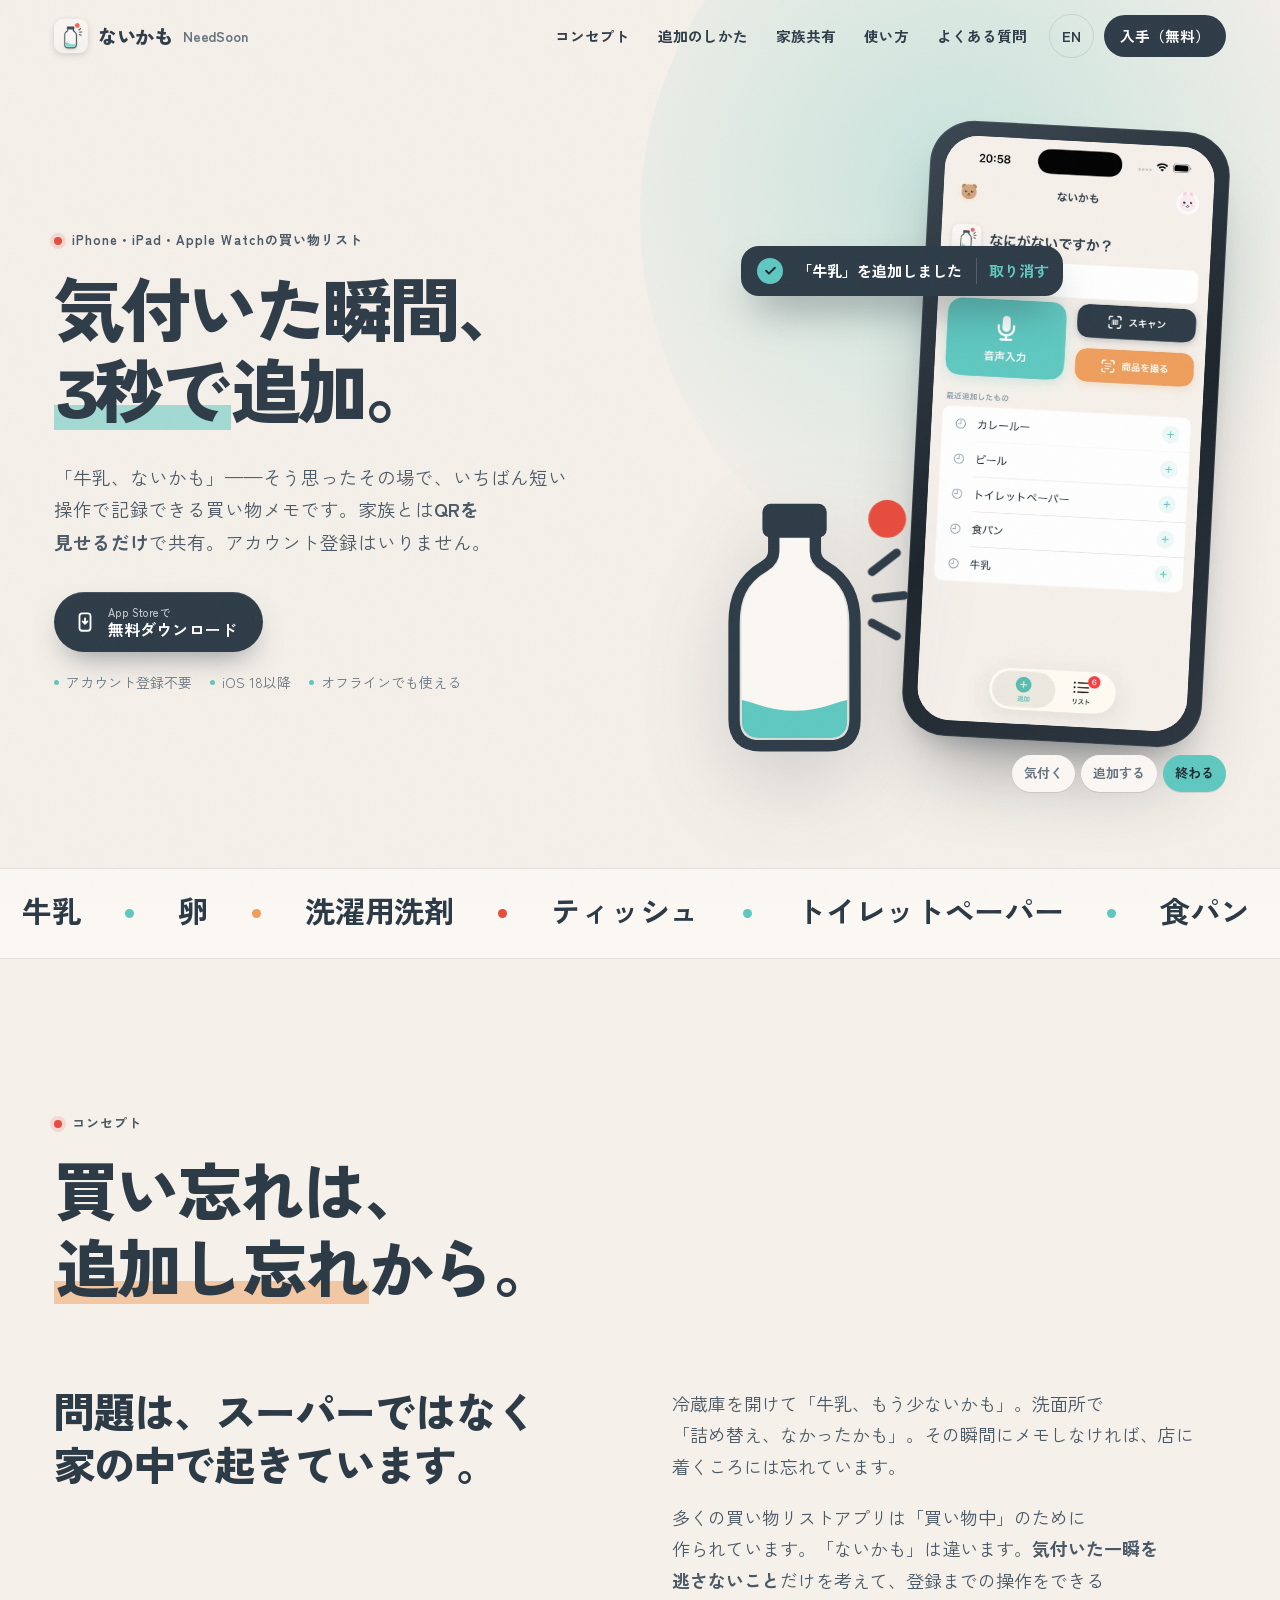
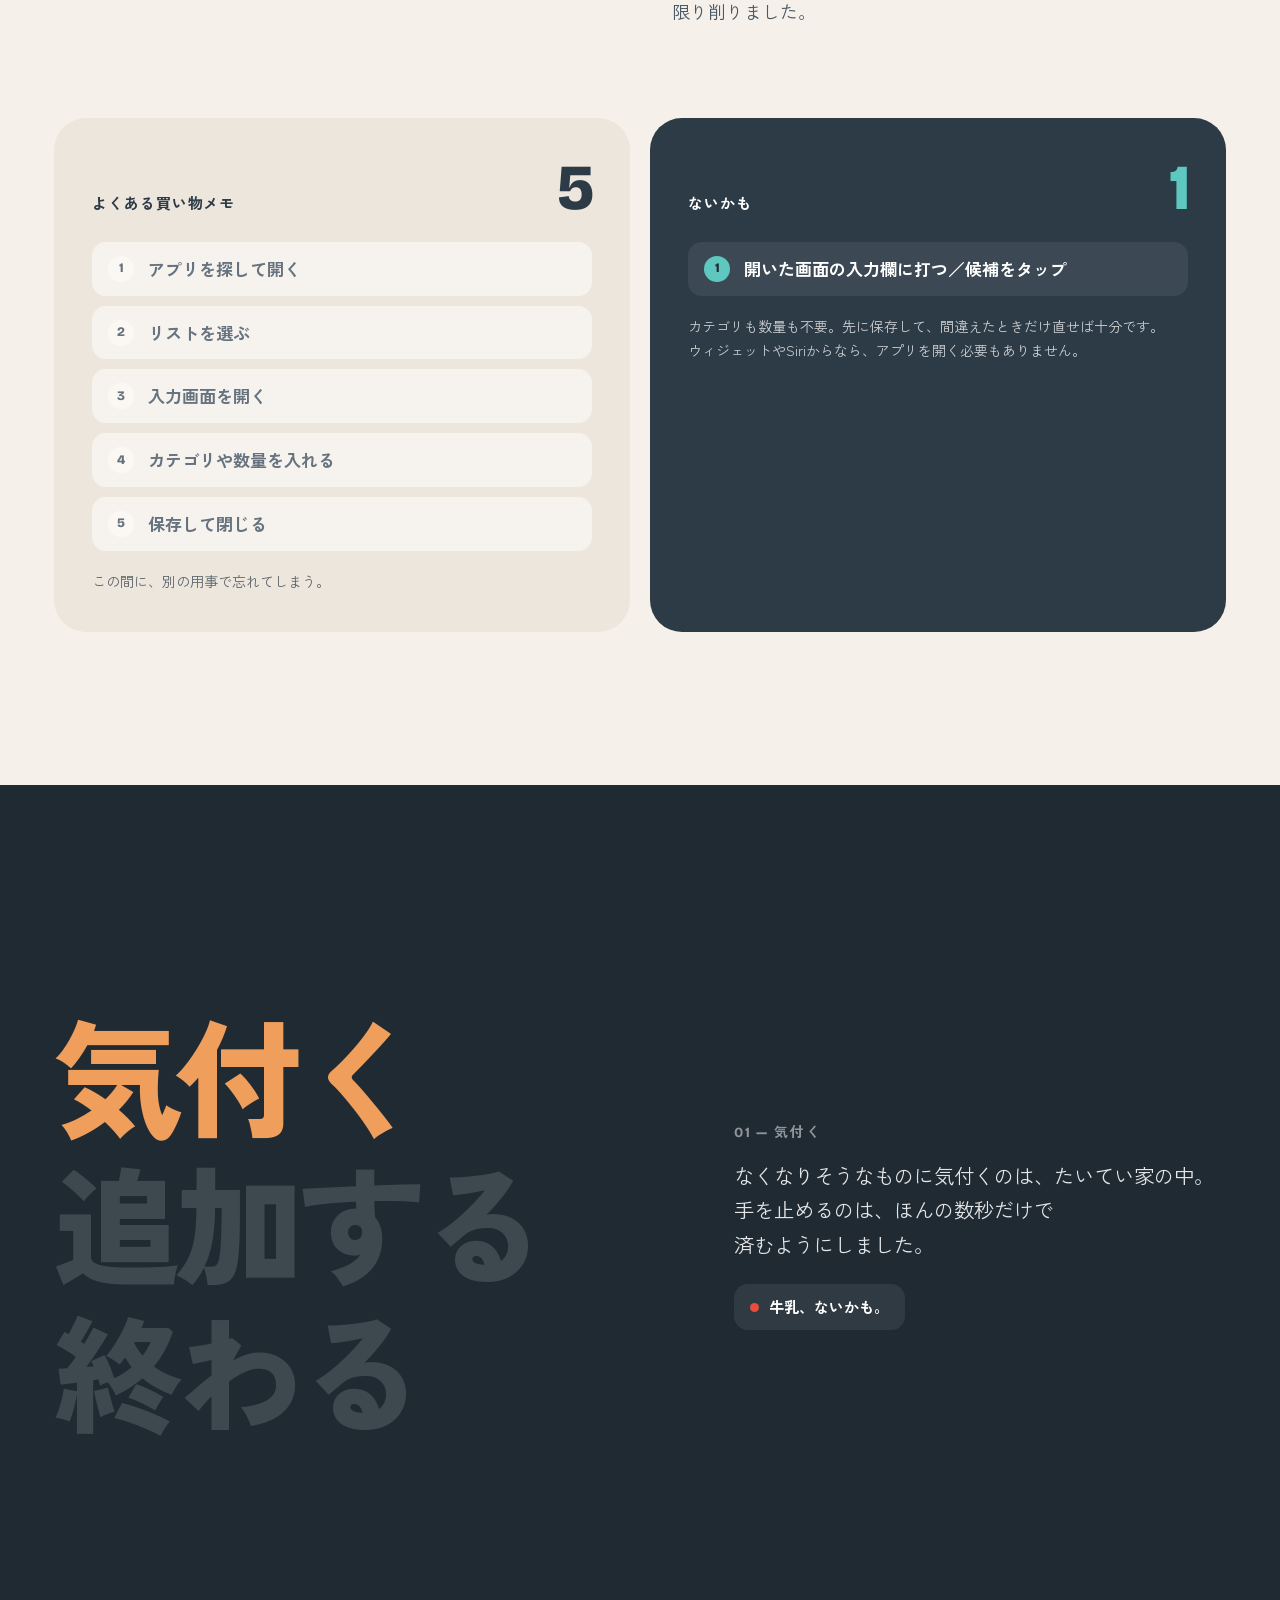
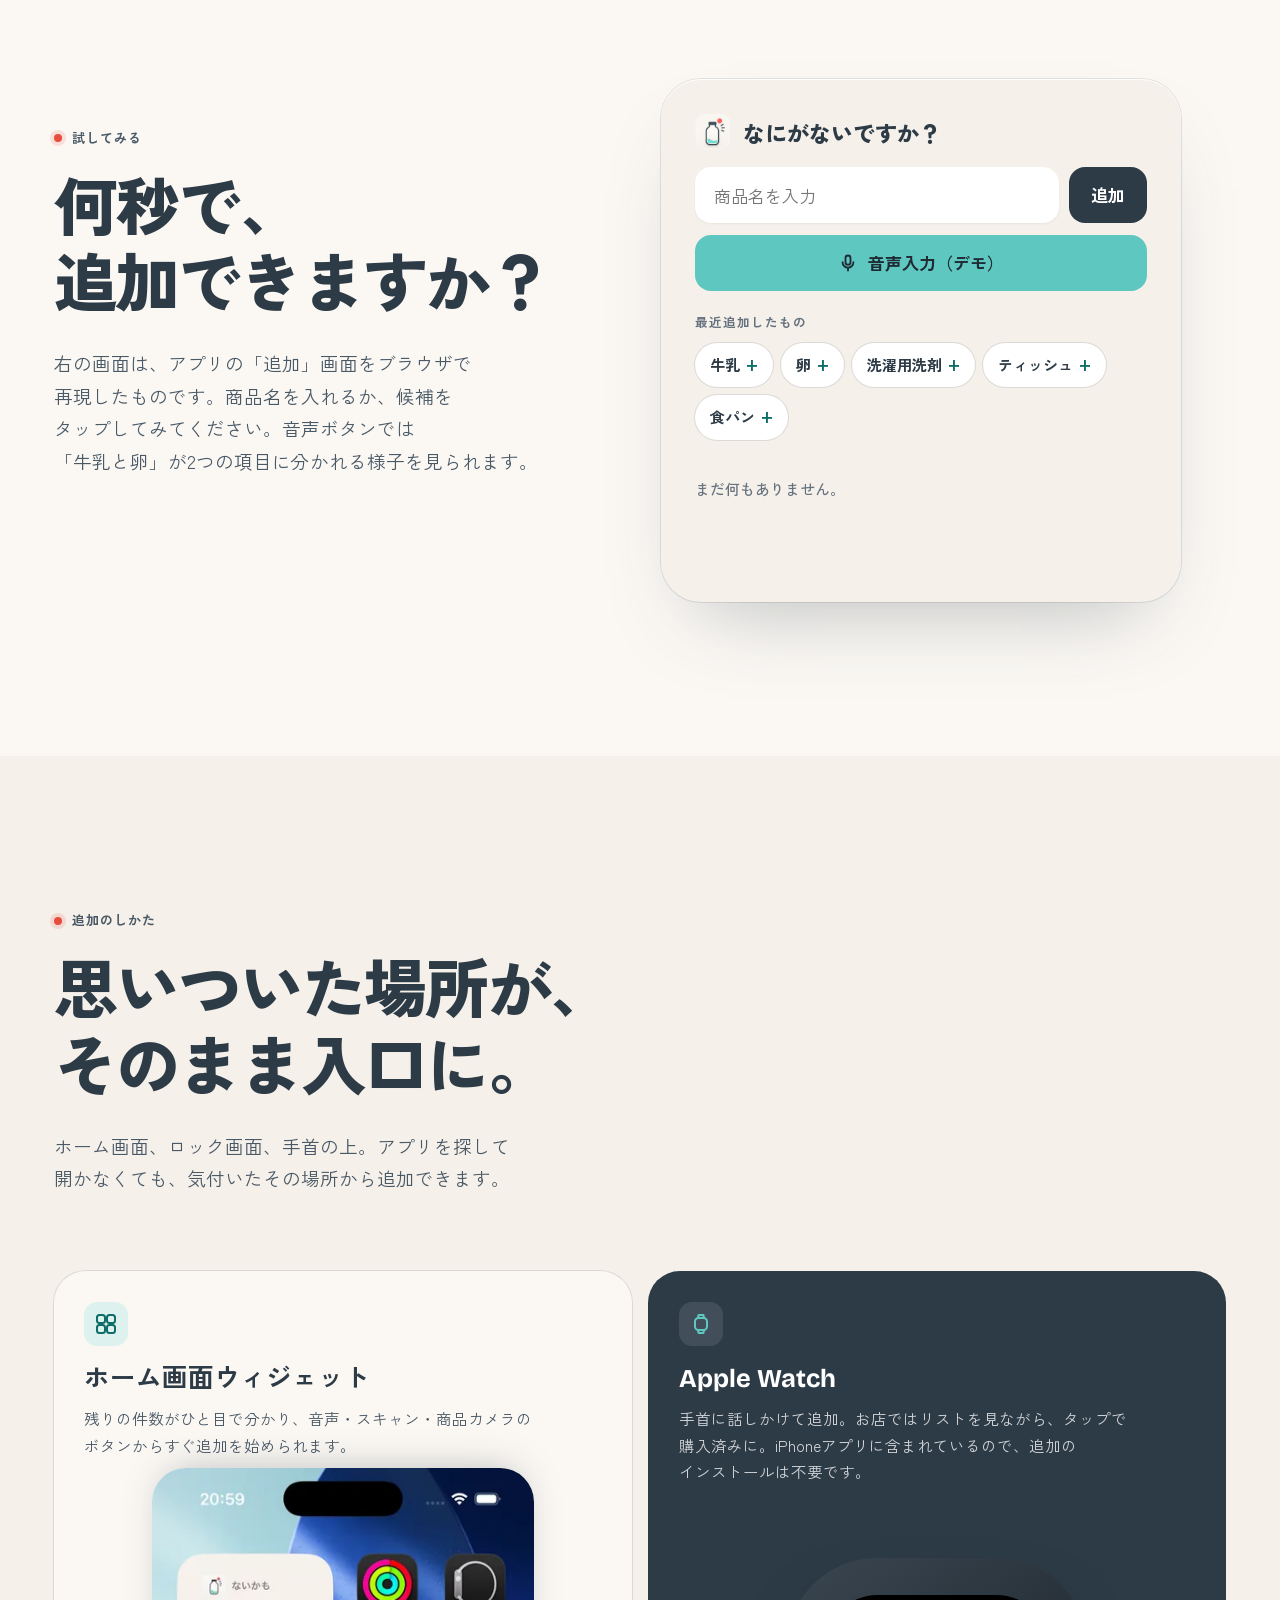
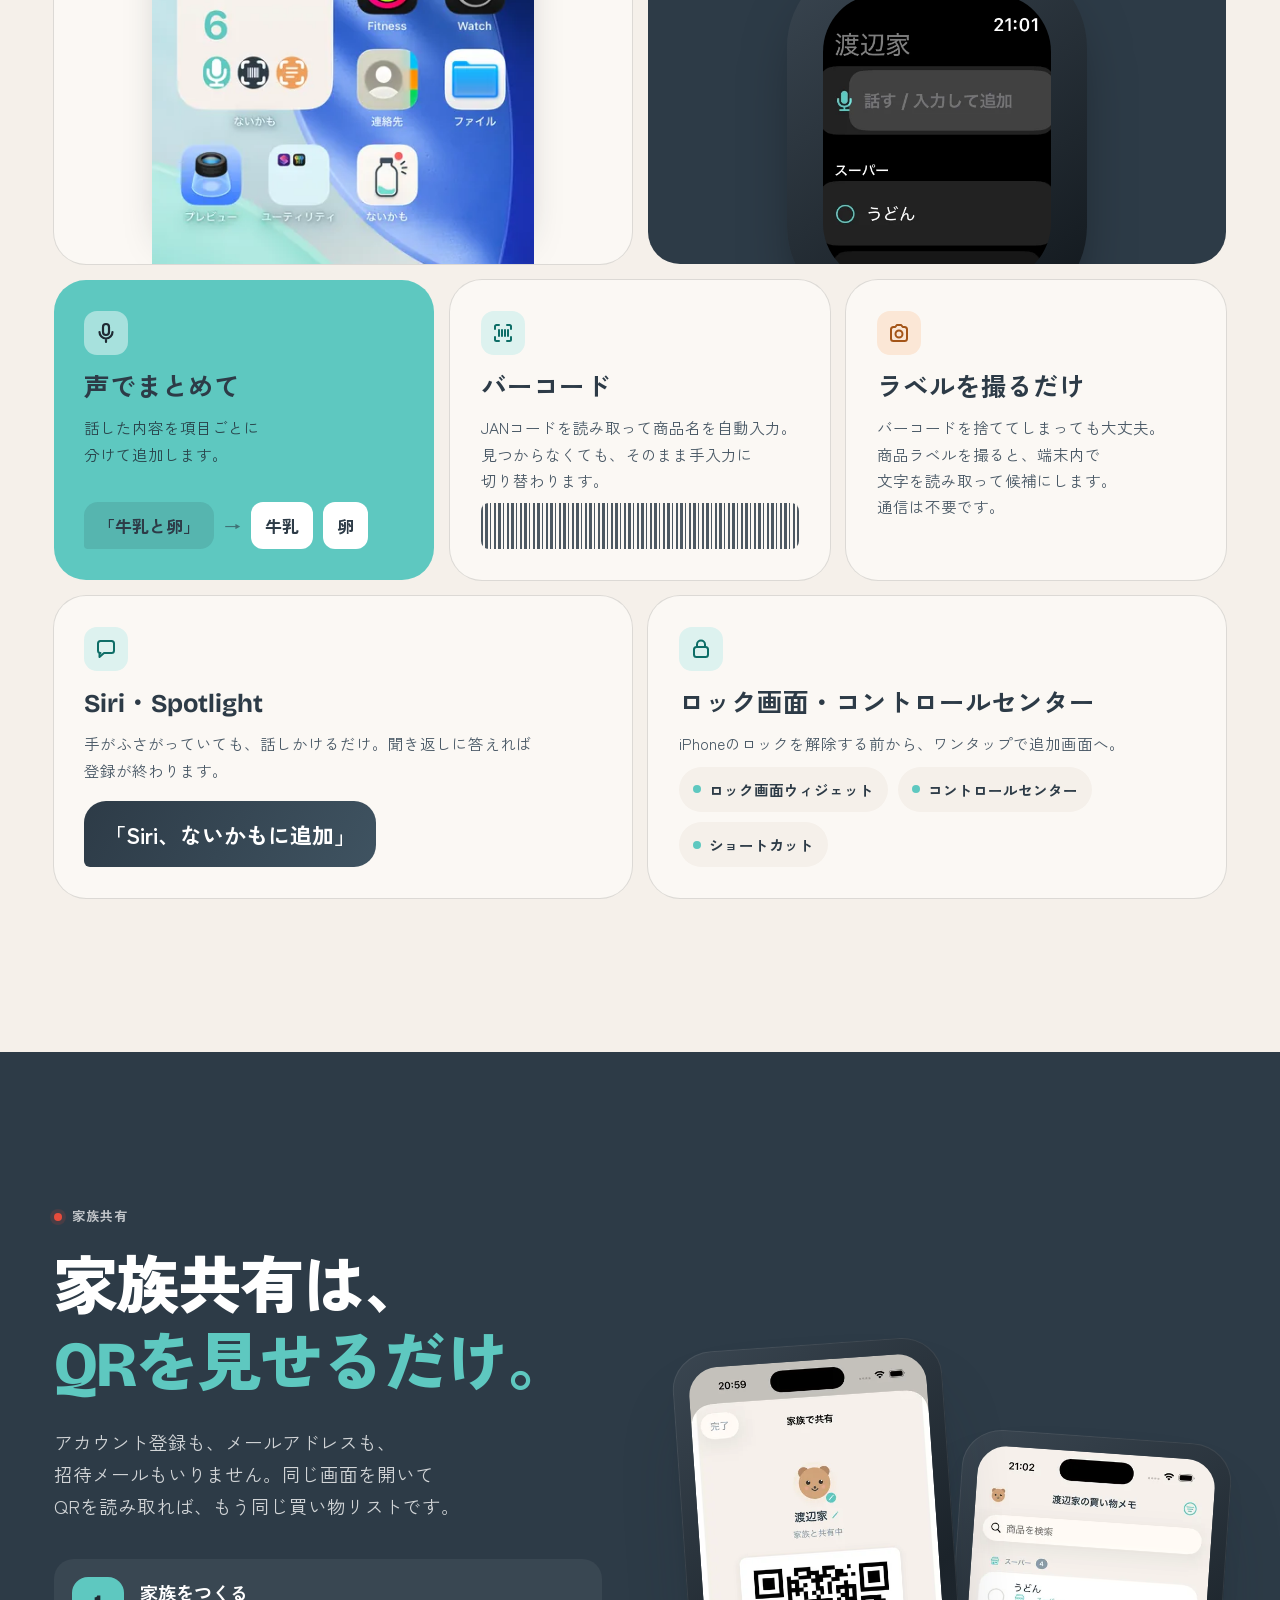
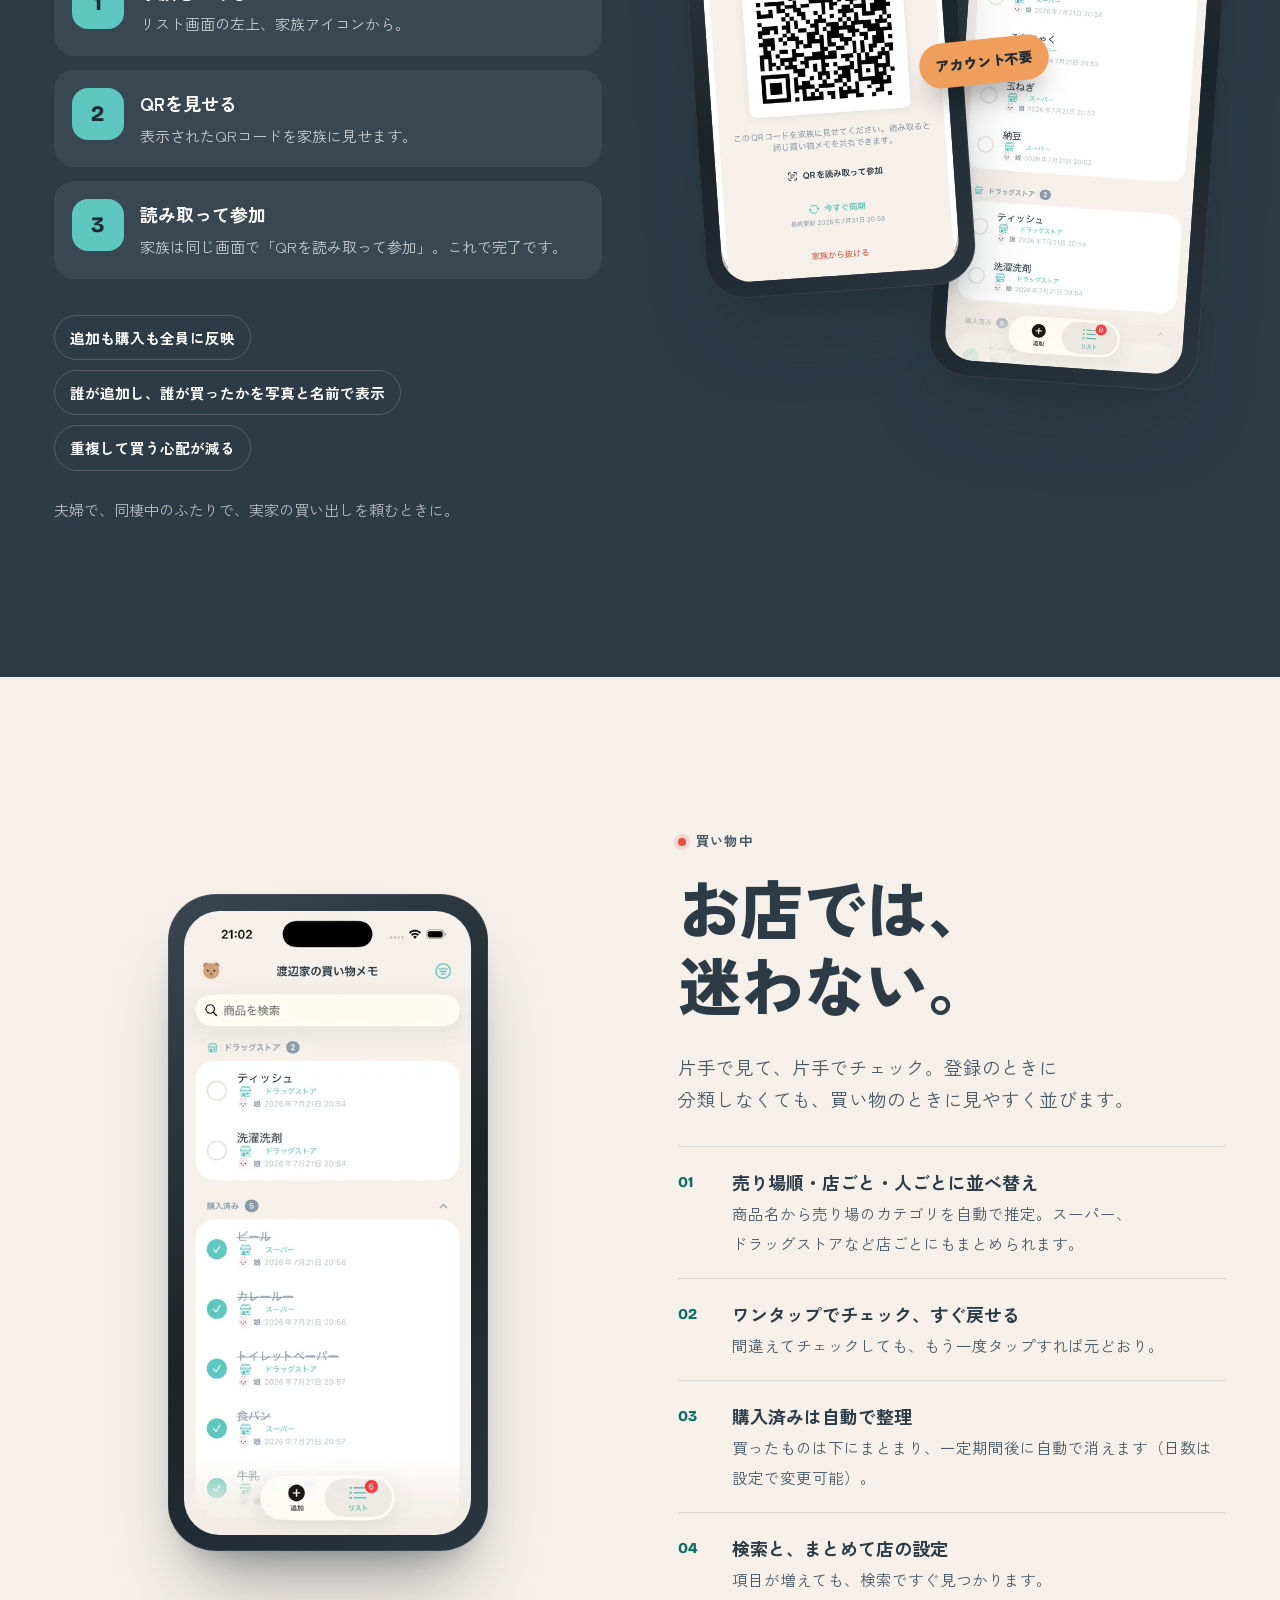
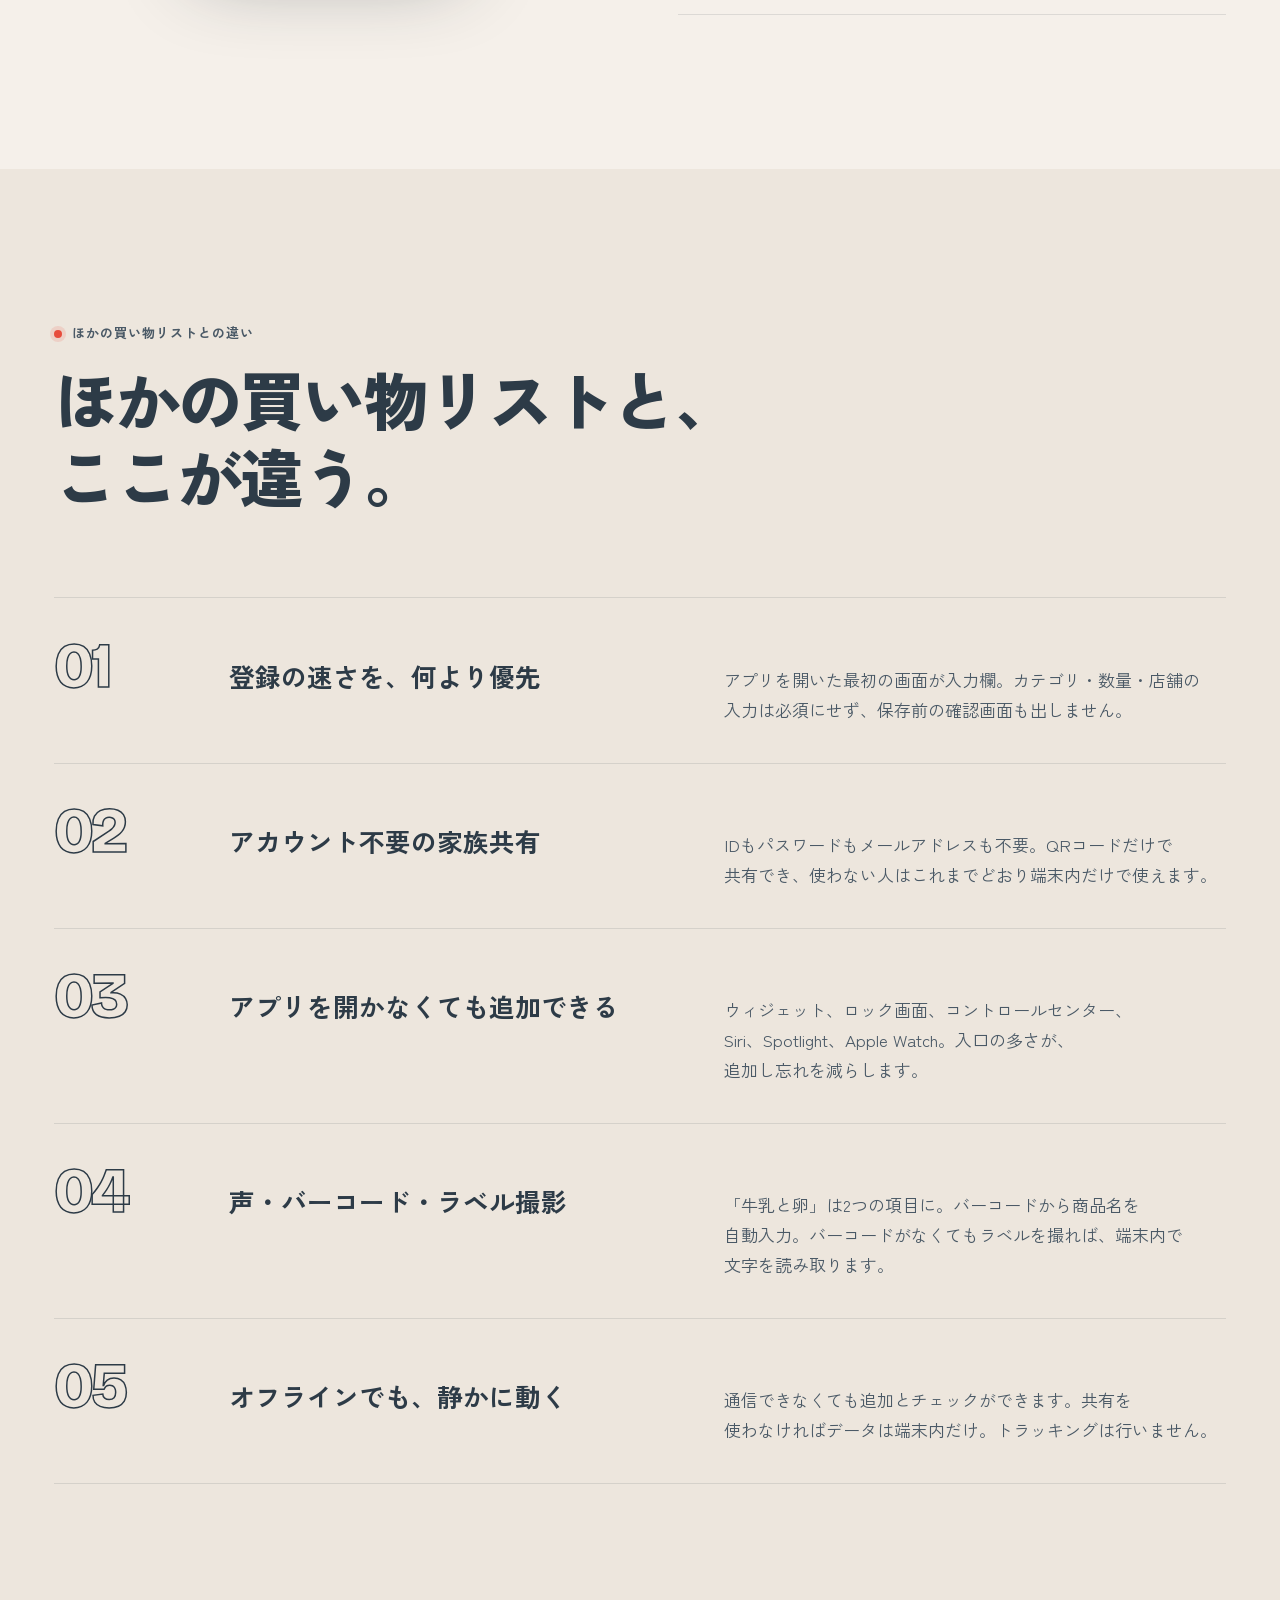
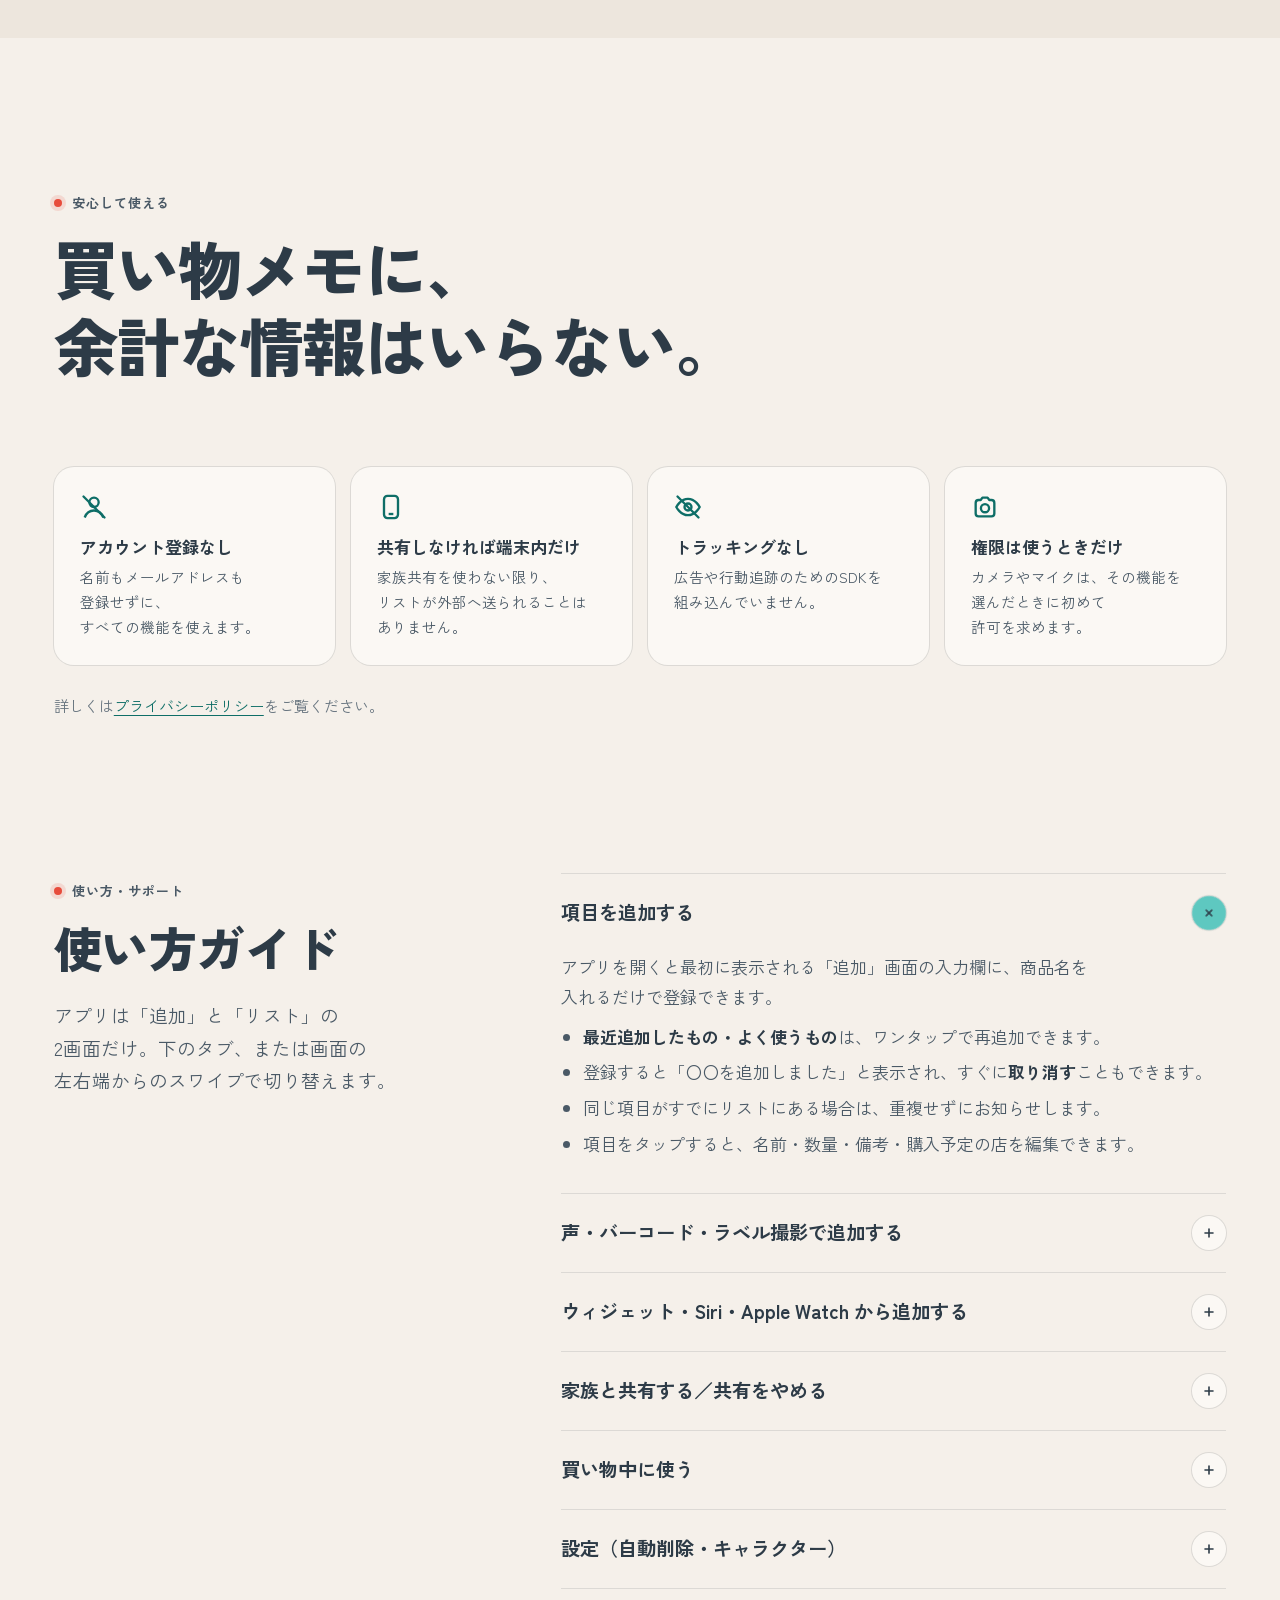
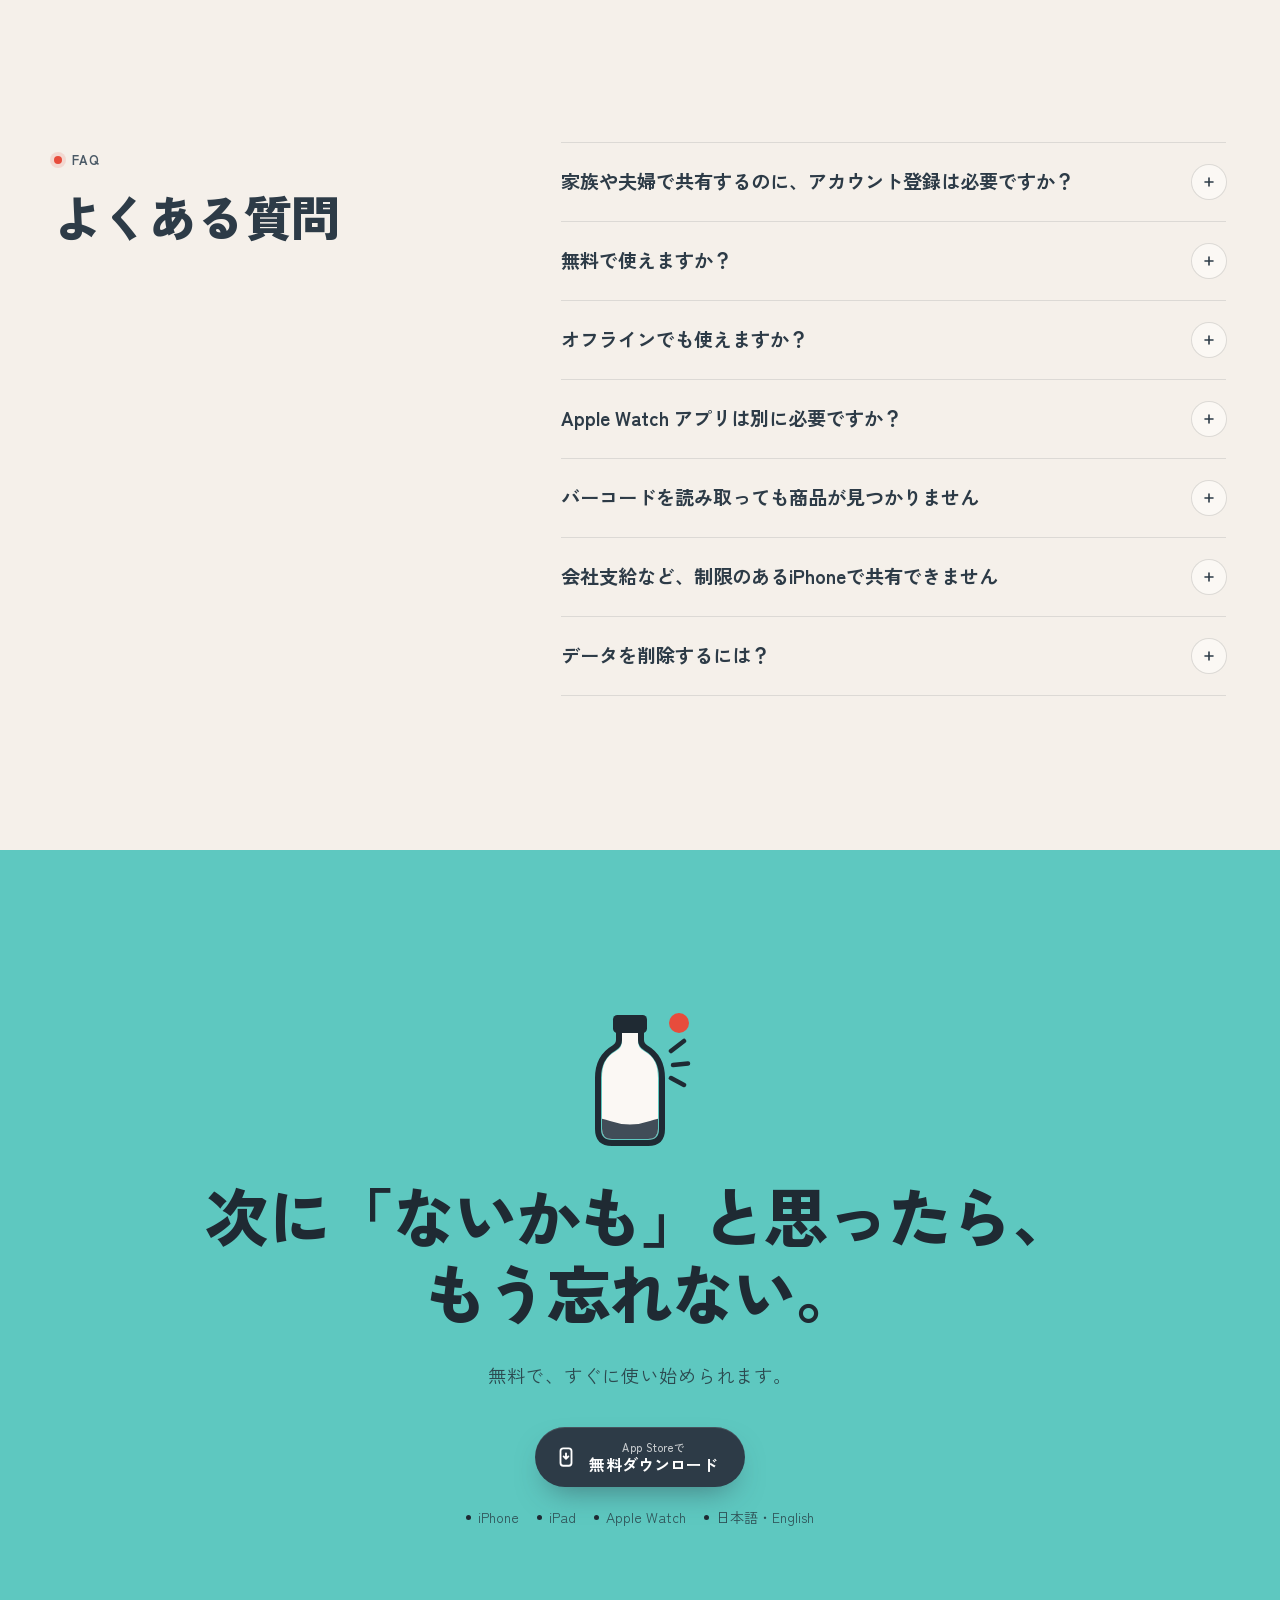
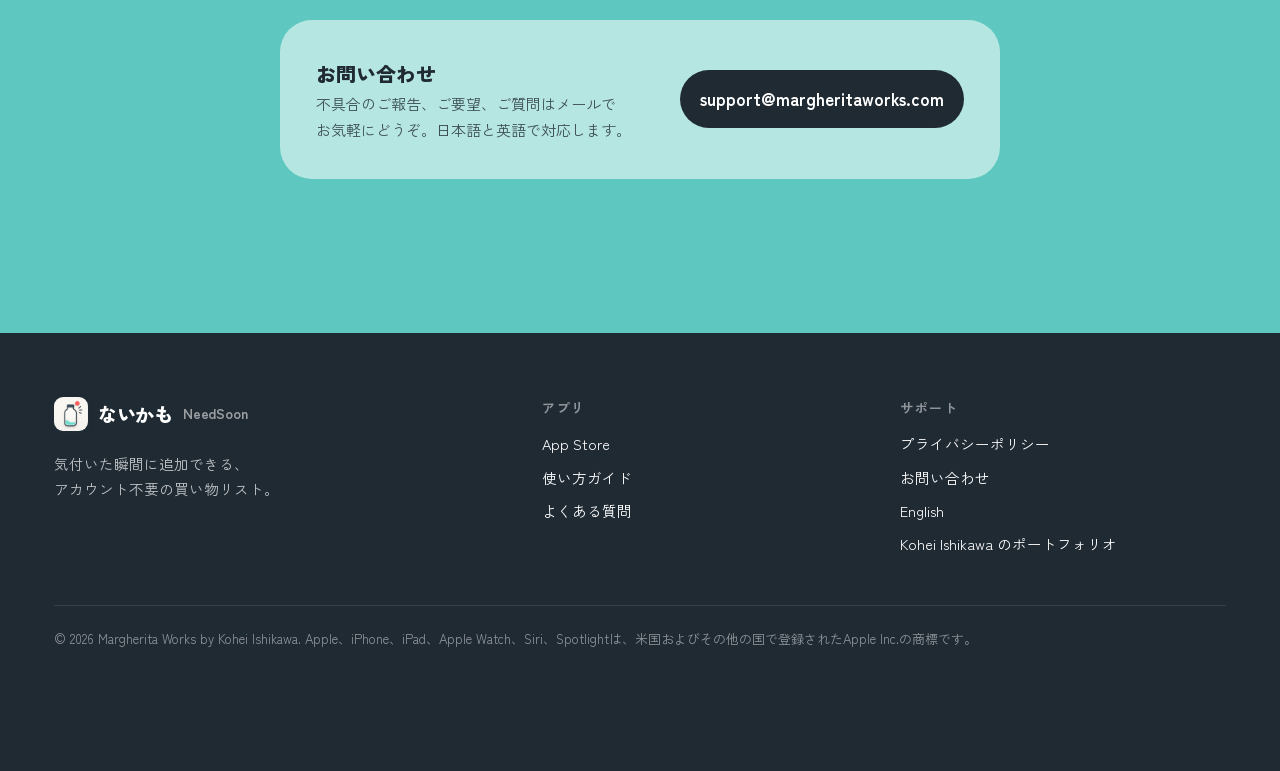
==== commit 9946013c: "Fix awkward line breaks on desktop and mobile - Japanese: break only at phrase boundaries (BudouX <w" ====
--- a/index.html
+++ b/index.html
@@ -95,7 +95,7 @@
 </script>
 </head>
 <body>
-<a class="skip" href="#main">本文へ移動</a>
+<a class="skip" href="#main">本文へ<wbr>移動</a>
 
 <header class="site-header">
   <div class="wrap bar">
@@ -120,12 +120,12 @@
 <section class="hero" aria-labelledby="hero-title">
   <div class="wrap hero-grid">
     <div>
-      <p class="eyebrow reveal">iPhone・iPad・Apple Watch の買い物リスト</p>
+      <p class="eyebrow reveal">iPhone・iPad・Apple Watchの<wbr>買い物リスト</p>
       <h1 id="hero-title" class="display reveal" style="--d:.08s">
         <span class="line"><span class="in-line">気付いた瞬間、</span></span>
         <span class="line"><span class="in-line"><span class="mark">3秒で</span>追加。</span></span>
       </h1>
-      <p class="lead reveal" style="--d:.16s">「牛乳、<span class="nowrap">ないかも」——</span>そう思ったその場で、いちばん短い操作で記録できる買い物メモです。家族とは<strong>QRを見せるだけ</strong>で共有。アカウント登録はいりません。</p>
+      <p class="lead reveal" style="--d:.16s">「牛乳、<span class="nowrap">ないかも」——</span>そう<wbr>思った<wbr>その<wbr>場で、<wbr>いちばん短い<wbr>操作で<wbr>記録できる<wbr>買い物メモです。<wbr>家族とは<strong>QRを<wbr>見せるだけ</strong>で<wbr>共有。<wbr>アカウント登録は<wbr>いりません。</p>
       <div class="reveal" style="--d:.24s">
         <a class="btn-store" href="https://apps.apple.com/jp/app/id6792124859">
           <svg viewBox="0 0 24 24" fill="none" stroke="currentColor" stroke-width="2" stroke-linecap="round" stroke-linejoin="round" aria-hidden="true"><rect x="6" y="2.5" width="12" height="19" rx="3"/><path d="M12 8v6m-2.6-2.6L12 14l2.6-2.6"/></svg>
@@ -174,25 +174,25 @@
   <div class="wrap">
     <div class="section-head">
       <p class="eyebrow reveal">コンセプト</p>
-      <h2 id="why-title" class="h2 reveal">買い忘れは、<br><span class="mark mark--amber">追加し忘れ</span>から。</h2>
+      <h2 id="why-title" class="h2 reveal">買い<wbr>忘れは、<br><span class="mark mark--amber">追加し忘れ</span>から。</h2>
     </div>
     <div class="insight-grid">
-      <p class="insight-quote reveal">問題は、スーパーではなく<br>家の中で起きています。</p>
+      <p class="insight-quote reveal">問題は、<wbr>スーパーではなく<br>家の<wbr>中で<wbr>起きています。</p>
       <div class="insight-body reveal" style="--d:.1s">
-        <p>冷蔵庫を開けて「牛乳、もう少ないかも」。洗面所で「詰め替え、なかったかも」。その瞬間にメモしなければ、店に着くころには忘れています。</p>
-        <p>多くの買い物リストアプリは「買い物中」のために作られています。「ないかも」は違います。<strong>気付いた一瞬を逃さないこと</strong>だけを考えて、登録までの操作をできる限り削りました。</p>
+        <p>冷蔵庫を<wbr>開けて<wbr>「牛乳、<wbr>もう<wbr>少ないかも」。<wbr>洗面所で<wbr>「詰め替え、<wbr>なかったかも」。<wbr>その<wbr>瞬間に<wbr>メモしなければ、<wbr>店に<wbr>着くころには<wbr>忘れています。</p>
+        <p>多くの<wbr>買い物リストアプリは<wbr>「買い物中」⁠の<wbr>ために<wbr>作られています。<wbr>「ないかも」⁠は<wbr>違います。<strong>気付いた<wbr>一瞬を<wbr>逃さない<wbr>こと</strong>だけを<wbr>考えて、<wbr>登録までの<wbr>操作を<wbr>できる<wbr>限り<wbr>削りました。</p>
       </div>
     </div>
     <div class="compare">
       <div class="compare-col them reveal">
-        <h3>よくある買い物メモ <b>5</b></h3>
-        <ol><li>アプリを探して開く</li><li>リストを選ぶ</li><li>入力画面を開く</li><li>カテゴリや数量を入れる</li><li>保存して閉じる</li></ol>
-        <p class="foot">この間に、別の用事で忘れてしまう。</p>
+        <h3>よく<wbr>ある<wbr>買い物メモ <b>5</b></h3>
+        <ol><li>アプリを<wbr>探して<wbr>開く</li><li>リストを<wbr>選ぶ</li><li>入力画面を<wbr>開く</li><li>カテゴリや<wbr>数量を<wbr>入れる</li><li>保存して<wbr>閉じる</li></ol>
+        <p class="foot">この<wbr>間に、<wbr>別の<wbr>用事で<wbr>忘れてしまう。</p>
       </div>
       <div class="compare-col us reveal" style="--d:.1s">
         <h3>ないかも <b>1</b></h3>
-        <ol><li>開いた画面の入力欄に打つ／候補をタップ</li></ol>
-        <p class="foot">カテゴリも数量も不要。先に保存して、間違えたときだけ直せば十分です。ウィジェットやSiriからなら、アプリを開く必要もありません。</p>
+        <ol><li>開いた<wbr>画面の<wbr>入力欄に<wbr>打つ／候補を<wbr>タップ</li></ol>
+        <p class="foot">カテゴリも<wbr>数量も<wbr>不要。<wbr>先に<wbr>保存して、<wbr>間違えた<wbr>ときだけ直せば<wbr>十分です。<wbr>ウィジェットや<wbr>Siriからなら、<wbr>アプリを<wbr>開く<wbr>必要も<wbr>ありません。</p>
       </div>
     </div>
   </div>
@@ -202,7 +202,7 @@
 <section class="flow" aria-labelledby="flow-title">
   <div class="flow-sticky">
     <div class="wrap flow-inner">
-      <h2 id="flow-title" class="sr-only">気付く、追加する、終わる。</h2>
+      <h2 id="flow-title" class="sr-only">気付く、<wbr>追加する、<wbr>終わる。</h2>
       <ol class="flow-words">
         <li>気付く</li>
         <li>追加する</li>
@@ -211,17 +211,17 @@
       <div class="flow-captions">
         <figure>
           <span class="num">01 — 気付く</span>
-          <p>なくなりそうなものに気付くのは、たいてい家の中。手を止めるのは、ほんの数秒だけで済むようにしました。</p>
+          <p>なくなりそうな<wbr>ものに<wbr>気付くのは、<wbr>たいてい家の中。<wbr>手を<wbr>止めるのは、<wbr>ほんの<wbr>数秒だけで<wbr>済むようにしました。</p>
           <span class="chip"><i></i>牛乳、ないかも。</span>
         </figure>
         <figure>
           <span class="num">02 — 追加する</span>
-          <p>アプリを開くと、最初の画面が入力欄。最近追加したものなら、ワンタップで再追加。声でもバーコードでも登録できます。</p>
+          <p>アプリを<wbr>開くと、<wbr>最初の<wbr>画面が<wbr>入力欄。<wbr>最近<wbr>追加した<wbr>ものなら、<wbr>ワンタップで<wbr>再追加。<wbr>声でも<wbr>バーコードでも<wbr>登録できます。</p>
           <span class="chip"><i style="background:var(--teal)"></i>「牛乳」を追加しました</span>
         </figure>
         <figure>
           <span class="num">03 — 終わる</span>
-          <p>確認画面は出しません。追加したら、すぐ元の行動へ。家族のリストにも、そのまま反映されます。</p>
+          <p>確認画面は<wbr>出しません。<wbr>追加したら、<wbr>すぐ元の<wbr>行動へ。<wbr>家族の<wbr>リストにも、<wbr>そのまま<wbr>反映されます。</p>
           <span class="chip"><i style="background:#fff"></i>あとは、買うだけ。</span>
         </figure>
       </div>
@@ -237,7 +237,7 @@
       <div class="section-head">
         <p class="eyebrow reveal">試してみる</p>
         <h2 id="try-title" class="h2 reveal">何秒で、<br>追加できますか？</h2>
-        <p class="lead reveal">右の画面は、アプリの「追加」画面をブラウザで再現したものです。商品名を入れるか、候補をタップしてみてください。音声ボタンでは「牛乳と卵」が2つの項目に分かれる様子を見られます。</p>
+        <p class="lead reveal">右の<wbr>画面は、<wbr>アプリの<wbr>「追加」<wbr>画面を<wbr>ブラウザで<wbr>再現した<wbr>ものです。<wbr>商品名を<wbr>入れるか、<wbr>候補を<wbr>タップしてみてください。<wbr>音声ボタンでは<wbr>「牛乳と卵」⁠が<wbr>2つの<wbr>項目に<wbr>分かれる<wbr>様子を<wbr>見られます。</p>
       </div>
     </div>
     <div class="demo reveal" data-demo
@@ -253,16 +253,16 @@
       data-listening="聞いています…"
       data-voice-phrase="牛乳と卵"
       data-split-re="と|、|,|\s+and\s+">
-      <p class="demo-title"><img src="assets/img/icon-192.png" alt="" width="36" height="36">なにがないですか？</p>
+      <p class="demo-title"><img src="assets/img/icon-192.png" alt="" width="36" height="36">なにが<wbr>ないですか？</p>
       <form class="demo-form" autocomplete="off">
-        <label class="sr-only" for="demo-input">商品名を入力</label>
+        <label class="sr-only" for="demo-input">商品名を<wbr>入力</label>
         <input id="demo-input" type="text" placeholder="商品名を入力" maxlength="40" enterkeyhint="done">
         <button type="submit">追加</button>
       </form>
       <div class="demo-actions">
         <button type="button" class="demo-voice"><svg viewBox="0 0 24 24" fill="none" stroke="currentColor" stroke-width="2.2" stroke-linecap="round" aria-hidden="true"><rect x="9" y="3" width="6" height="11" rx="3"/><path d="M5.5 11a6.5 6.5 0 0 0 13 0M12 17.5V21"/></svg><span>音声入力（デモ）</span></button>
       </div>
-      <p class="demo-label">最近追加したもの</p>
+      <p class="demo-label">最近<wbr>追加した<wbr>もの</p>
       <div class="demo-chips">
         <button type="button" data-name="牛乳">牛乳</button>
         <button type="button" data-name="卵">卵</button>
@@ -270,7 +270,7 @@
         <button type="button" data-name="ティッシュ">ティッシュ</button>
         <button type="button" data-name="食パン">食パン</button>
       </div>
-      <ul class="demo-list" aria-label="追加した項目"><li class="empty">まだ何もありません。</li></ul>
+      <ul class="demo-list" aria-label="追加した項目"><li class="empty">まだ<wbr>何も<wbr>ありません。</li></ul>
       <p class="demo-timer"></p>
       <p class="sr-only" aria-live="polite"></p>
       <div class="toast demo-toast" role="status">
@@ -286,50 +286,50 @@
 <section class="section" id="entries" aria-labelledby="entries-title">
   <div class="wrap">
     <div class="section-head">
-      <p class="eyebrow reveal">追加のしかた</p>
-      <h2 id="entries-title" class="h2 reveal">思いついた場所が、<br>そのまま入口に。</h2>
-      <p class="lead reveal">ホーム画面、ロック画面、手首の上。アプリを探して開かなくても、気付いたその場所から追加できます。</p>
+      <p class="eyebrow reveal">追加の<wbr>しかた</p>
+      <h2 id="entries-title" class="h2 reveal">思いついた<wbr>場所が、<br>そのまま<wbr>入口に。</h2>
+      <p class="lead reveal">ホーム画面、<wbr>ロック<wbr>画面、<wbr>手首の上。<wbr>アプリを<wbr>探して<wbr>開かなくても、<wbr>気付いた<wbr>その<wbr>場所から<wbr>追加できます。</p>
     </div>
     <div class="bento">
       <article class="tile t-widget reveal">
         <span class="ico"><svg viewBox="0 0 24 24" fill="none" stroke="currentColor" stroke-width="2" stroke-linejoin="round" aria-hidden="true"><rect x="3" y="3" width="8" height="8" rx="2.5"/><rect x="13" y="3" width="8" height="8" rx="2.5"/><rect x="3" y="13" width="8" height="8" rx="2.5"/><rect x="13" y="13" width="8" height="8" rx="2.5"/></svg></span>
         <h3 class="h3">ホーム画面ウィジェット</h3>
-        <p>残りの件数がひと目で分かり、音声・スキャン・商品カメラのボタンからすぐ追加を始められます。</p>
+        <p>残りの<wbr>件数が<wbr>ひと目で<wbr>分かり、<wbr>音声・スキャン・<wbr>商品カメラの<wbr>ボタンから<wbr>すぐ<wbr>追加を<wbr>始められます。</p>
         <div class="tile-media"><img src="assets/img/ja-3-720.webp" srcset="assets/img/ja-3-420.webp 420w, assets/img/ja-3-720.webp 720w, assets/img/ja-3-1080.webp 1080w" sizes="(max-width: 620px) 80vw, 340px" width="720" height="1565" loading="lazy" alt="iPhoneのホーム画面に置いた「ないかも」ウィジェット。未購入の件数と、音声・スキャン・商品カメラのボタンが並んでいる"></div>
       </article>
       <article class="tile ink t-watch reveal" style="--d:.06s">
         <span class="ico"><svg viewBox="0 0 24 24" fill="none" stroke="currentColor" stroke-width="2" stroke-linejoin="round" aria-hidden="true"><rect x="6" y="6" width="12" height="12" rx="3.5"/><path d="M9 6l.6-3h4.8L15 6M9 18l.6 3h4.8L15 18"/></svg></span>
         <h3 class="h3">Apple Watch</h3>
-        <p>手首に話しかけて追加。お店ではリストを見ながら、タップで購入済みに。iPhoneアプリに含まれているので、追加のインストールは不要です。</p>
+        <p>手首に<wbr>話しかけて<wbr>追加。<wbr>お店では<wbr>リストを<wbr>見ながら、<wbr>タップで<wbr>購入済みに。<wbr>iPhoneアプリに<wbr>含まれているので、<wbr>追加の<wbr>インストールは<wbr>不要です。</p>
         <div class="watch"><img src="assets/img/ja-watch.webp" width="416" height="496" loading="lazy" alt="Apple Watchの「ないかも」。「話す／入力して追加」ボタンと、スーパーで買うもののリスト"></div>
       </article>
       <article class="tile teal t-voice reveal">
         <span class="ico"><svg viewBox="0 0 24 24" fill="none" stroke="currentColor" stroke-width="2.2" stroke-linecap="round" aria-hidden="true"><rect x="9" y="3" width="6" height="11" rx="3"/><path d="M5.5 11a6.5 6.5 0 0 0 13 0M12 17.5V21"/></svg></span>
-        <h3 class="h3">声でまとめて</h3>
-        <p>話した内容を項目ごとに分けて追加します。</p>
+        <h3 class="h3">声で<wbr>まとめて</h3>
+        <p>話した<wbr>内容を<wbr>項目ごとに<wbr>分けて<wbr>追加します。</p>
         <div class="split-demo"><span class="say">「牛乳と卵」</span><span class="arrow">→</span><span class="item">牛乳</span><span class="item">卵</span></div>
       </article>
       <article class="tile t-scan reveal" style="--d:.06s">
         <span class="ico"><svg viewBox="0 0 24 24" fill="none" stroke="currentColor" stroke-width="2" stroke-linecap="round" aria-hidden="true"><path d="M4 8V5.5A1.5 1.5 0 0 1 5.5 4H8M16 4h2.5A1.5 1.5 0 0 1 20 5.5V8M20 16v2.5a1.5 1.5 0 0 1-1.5 1.5H16M8 20H5.5A1.5 1.5 0 0 1 4 18.5V16M8 9v6M11 9v6M14 9v6M17 9v6"/></svg></span>
         <h3 class="h3">バーコード</h3>
-        <p>JANコードを読み取って商品名を自動入力。見つからなくても、そのまま手入力に切り替わります。</p>
+        <p>JANコードを<wbr>読み取って<wbr>商品名を<wbr>自動入力。<wbr>見つから<wbr>なくても、<wbr>そのまま<wbr>手入力に<wbr>切り<wbr>替わります。</p>
         <div class="code-demo" aria-hidden="true"><div class="bars"></div></div>
       </article>
       <article class="tile amber t-label reveal" style="--d:.12s">
         <span class="ico"><svg viewBox="0 0 24 24" fill="none" stroke="currentColor" stroke-width="2" stroke-linejoin="round" aria-hidden="true"><path d="M4 8.5A2.5 2.5 0 0 1 6.5 6h1.8l1.5-2h4.4l1.5 2h1.8A2.5 2.5 0 0 1 20 8.5v9a2.5 2.5 0 0 1-2.5 2.5h-11A2.5 2.5 0 0 1 4 17.5z"/><circle cx="12" cy="13" r="3.5"/></svg></span>
-        <h3 class="h3">ラベルを撮るだけ</h3>
-        <p>バーコードを捨ててしまっても大丈夫。商品ラベルを撮ると、端末内で文字を読み取って候補にします。通信は不要です。</p>
+        <h3 class="h3">ラベルを<wbr>撮るだけ</h3>
+        <p>バーコードを<wbr>捨ててしまっても<wbr>大丈夫。<wbr>商品ラベルを<wbr>撮ると、<wbr>端末内で<wbr>文字を<wbr>読み取って<wbr>候補にします。<wbr>通信は<wbr>不要です。</p>
       </article>
       <article class="tile t-siri reveal">
         <span class="ico"><svg viewBox="0 0 24 24" fill="none" stroke="currentColor" stroke-width="2" stroke-linejoin="round" aria-hidden="true"><path d="M4 6.5A2.5 2.5 0 0 1 6.5 4h11A2.5 2.5 0 0 1 20 6.5v7a2.5 2.5 0 0 1-2.5 2.5H10l-4.5 4v-4H6.5A2.5 2.5 0 0 1 4 13.5z"/></svg></span>
         <h3 class="h3">Siri・Spotlight</h3>
-        <p>手がふさがっていても、話しかけるだけ。聞き返しに答えれば登録が終わります。</p>
+        <p>手が<wbr>ふさが<wbr>っていても、<wbr>話しかけるだけ。<wbr>聞き返しに<wbr>答えれば<wbr>登録が<wbr>終わります。</p>
         <span class="siri-bubble">「Siri、ないかもに追加」</span>
       </article>
       <article class="tile t-lock reveal" style="--d:.06s">
         <span class="ico"><svg viewBox="0 0 24 24" fill="none" stroke="currentColor" stroke-width="2" stroke-linejoin="round" aria-hidden="true"><rect x="5" y="10" width="14" height="10" rx="2.5"/><path d="M8 10V7.5a4 4 0 0 1 8 0V10"/></svg></span>
         <h3 class="h3">ロック画面・コントロールセンター</h3>
-        <p>iPhoneのロックを解除する前から、ワンタップで追加画面へ。</p>
+        <p>iPhoneの<wbr>ロックを<wbr>解除する<wbr>前から、<wbr>ワンタップで<wbr>追加画面へ。</p>
         <div class="lock-row"><span>ロック画面ウィジェット</span><span>コントロールセンター</span><span>ショートカット</span></div>
       </article>
     </div>
@@ -342,20 +342,20 @@
     <div>
       <div class="section-head" style="margin-bottom:0">
         <p class="eyebrow reveal">家族共有</p>
-        <h2 id="family-title" class="h2 reveal">家族共有は、<br><span style="color:var(--teal)">QRを見せるだけ。</span></h2>
-        <p class="lead reveal">アカウント登録も、メールアドレスも、招待メールもいりません。同じ画面を開いてQRを読み取れば、もう同じ買い物リストです。</p>
+        <h2 id="family-title" class="h2 reveal">家族共有は、<br><span style="color:var(--teal)">QRを<wbr>見せるだけ。</span></h2>
+        <p class="lead reveal">アカウント登録も、<wbr>メールアドレスも、<wbr>招待メールも<wbr>いりません。<wbr>同じ<wbr>画面を<wbr>開いて<wbr>QRを<wbr>読み取れば、<wbr>もう<wbr>同じ<wbr>買い物リストです。</p>
       </div>
       <ol class="steps">
-        <li class="reveal"><div><strong>家族をつくる</strong><span>リスト画面の左上、家族アイコンから。</span></div></li>
-        <li class="reveal" style="--d:.06s"><div><strong>QRを見せる</strong><span>表示されたQRコードを家族に見せます。</span></div></li>
-        <li class="reveal" style="--d:.12s"><div><strong>読み取って参加</strong><span>家族は同じ画面で「QRを読み取って参加」。これで完了です。</span></div></li>
+        <li class="reveal"><div><strong>家族を<wbr>つくる</strong><span>リスト画面の<wbr>左上、<wbr>家族アイコンから。</span></div></li>
+        <li class="reveal" style="--d:.06s"><div><strong>QRを<wbr>見せる</strong><span>表示された<wbr>QRコードを<wbr>家族に<wbr>見せます。</span></div></li>
+        <li class="reveal" style="--d:.12s"><div><strong>読み取って<wbr>参加</strong><span>家族は<wbr>同じ<wbr>画面で<wbr>「QRを<wbr>読み取って<wbr>参加」。<wbr>これで<wbr>完了です。</span></div></li>
       </ol>
       <ul class="pill-list reveal">
-        <li>追加も購入も全員に反映</li>
-        <li>誰が追加し、誰が買ったかを写真と名前で表示</li>
-        <li>重複して買う心配が減る</li>
+        <li>追加も<wbr>購入も<wbr>全員に<wbr>反映</li>
+        <li>誰が<wbr>追加し、<wbr>誰が<wbr>買ったかを<wbr>写真と<wbr>名前で<wbr>表示</li>
+        <li>重複して<wbr>買う<wbr>心配が<wbr>減る</li>
       </ul>
-      <p class="use-cases reveal">夫婦で、同棲中のふたりで、実家の買い出しを頼むときに。</p>
+      <p class="use-cases reveal">夫婦で、<wbr>同棲中の<wbr>ふたりで、<wbr>実家の<wbr>買い出しを<wbr>頼むときに。</p>
     </div>
     <div class="family-phones" aria-hidden="false">
       <div class="phone reveal"><img src="assets/img/ja-2-720.webp" srcset="assets/img/ja-2-420.webp 420w, assets/img/ja-2-720.webp 720w, assets/img/ja-2-1080.webp 1080w" sizes="270px" width="720" height="1565" loading="lazy" alt="家族で共有の画面。家族名の下に、参加用のQRコードが表示されている"></div>
@@ -373,13 +373,13 @@
       <div class="section-head" style="margin-bottom:0">
         <p class="eyebrow reveal">買い物中</p>
         <h2 id="shop-title" class="h2 reveal">お店では、<br>迷わない。</h2>
-        <p class="lead reveal">片手で見て、片手でチェック。登録のときに分類しなくても、買い物のときに見やすく並びます。</p>
+        <p class="lead reveal">片手で<wbr>見て、<wbr>片手で<wbr>チェック。<wbr>登録の<wbr>ときに<wbr>分類しなくても、<wbr>買い物の<wbr>ときに<wbr>見やすく<wbr>並びます。</p>
       </div>
       <ul class="feature-list">
-        <li class="reveal"><span class="k">01</span><div><strong>売り場順・店ごと・人ごとに並べ替え</strong><span>商品名から売り場のカテゴリを自動で推定。スーパー、ドラッグストアなど店ごとにもまとめられます。</span></div></li>
-        <li class="reveal"><span class="k">02</span><div><strong>ワンタップでチェック、すぐ戻せる</strong><span>間違えてチェックしても、もう一度タップすれば元どおり。</span></div></li>
-        <li class="reveal"><span class="k">03</span><div><strong>購入済みは自動で整理</strong><span>買ったものは下にまとまり、一定期間後に自動で消えます（日数は設定で変更可能）。</span></div></li>
-        <li class="reveal"><span class="k">04</span><div><strong>検索と、まとめて店の設定</strong><span>項目が増えても、検索ですぐ見つかります。</span></div></li>
+        <li class="reveal"><span class="k">01</span><div><strong>売り場順・店ごと・<wbr>人ごとに<wbr>並べ替え</strong><span>商品名から<wbr>売り場の<wbr>カテゴリを<wbr>自動で<wbr>推定。<wbr>スーパー、<wbr>ドラッグストアなど<wbr>店ごとにも<wbr>まとめられます。</span></div></li>
+        <li class="reveal"><span class="k">02</span><div><strong>ワンタップで<wbr>チェック、<wbr>すぐ<wbr>戻せる</strong><span>間違えて<wbr>チェックしても、<wbr>もう<wbr>一度<wbr>タップすれば<wbr>元どおり。</span></div></li>
+        <li class="reveal"><span class="k">03</span><div><strong>購入済みは<wbr>自動で<wbr>整理</strong><span>買った<wbr>ものは<wbr>下に<wbr>まとまり、<wbr>一定期間後に<wbr>自動で<wbr>消えます<wbr>（日数は<wbr>設定で<wbr>変更可能）。</span></div></li>
+        <li class="reveal"><span class="k">04</span><div><strong>検索と、<wbr>まとめて<wbr>店の<wbr>設定</strong><span>項目が<wbr>増えても、<wbr>検索ですぐ<wbr>見つかります。</span></div></li>
       </ul>
     </div>
   </div>
@@ -389,15 +389,15 @@
 <section class="section diff" id="difference" aria-labelledby="diff-title">
   <div class="wrap">
     <div class="section-head">
-      <p class="eyebrow reveal">ほかの買い物リストとの違い</p>
-      <h2 id="diff-title" class="h2 reveal">ほかの買い物リストと、<br>ここが違う。</h2>
+      <p class="eyebrow reveal">ほかの<wbr>買い物リストとの<wbr>違い</p>
+      <h2 id="diff-title" class="h2 reveal">ほかの<wbr>買い物リストと、<br>ここが<wbr>違う。</h2>
     </div>
     <ol class="diff-list">
-      <li class="reveal"><span class="n">01</span><h3 class="h3">登録の速さを、何より優先</h3><p>アプリを開いた最初の画面が入力欄。カテゴリ・数量・店舗の入力は必須にせず、保存前の確認画面も出しません。</p></li>
-      <li class="reveal"><span class="n">02</span><h3 class="h3">アカウント不要の家族共有</h3><p>IDもパスワードもメールアドレスも不要。QRコードだけで共有でき、使わない人はこれまでどおり端末内だけで使えます。</p></li>
-      <li class="reveal"><span class="n">03</span><h3 class="h3">アプリを開かなくても追加できる</h3><p>ウィジェット、ロック画面、コントロールセンター、Siri、Spotlight、Apple Watch。入口の多さが、追加し忘れを減らします。</p></li>
-      <li class="reveal"><span class="n">04</span><h3 class="h3">声・バーコード・ラベル撮影</h3><p>「牛乳と卵」は2つの項目に。バーコードから商品名を自動入力。バーコードがなくてもラベルを撮れば、端末内で文字を読み取ります。</p></li>
-      <li class="reveal"><span class="n">05</span><h3 class="h3">オフラインでも、静かに動く</h3><p>通信できなくても追加とチェックができます。共有を使わなければデータは端末内だけ。トラッキングは行いません。</p></li>
+      <li class="reveal"><span class="n">01</span><h3 class="h3">登録の<wbr>速さを、<wbr>何より<wbr>優先</h3><p>アプリを<wbr>開いた<wbr>最初の<wbr>画面が<wbr>入力欄。<wbr>カテゴリ・数量・店舗の<wbr>入力は<wbr>必須に<wbr>せず、<wbr>保存前の<wbr>確認画面も<wbr>出しません。</p></li>
+      <li class="reveal"><span class="n">02</span><h3 class="h3">アカウント不要の<wbr>家族共有</h3><p>IDも<wbr>パスワードも<wbr>メールアドレスも<wbr>不要。<wbr>QRコードだけで<wbr>共有でき、<wbr>使わない<wbr>人は<wbr>これまで<wbr>どおり端末内だけで<wbr>使えます。</p></li>
+      <li class="reveal"><span class="n">03</span><h3 class="h3">アプリを<wbr>開かなくても<wbr>追加できる</h3><p>ウィジェット、<wbr>ロック<wbr>画面、<wbr>コントロールセンター、<wbr>Siri、<wbr>Spotlight、<wbr>Apple Watch。<wbr>入口の<wbr>多さが、<wbr>追加し忘れを<wbr>減らします。</p></li>
+      <li class="reveal"><span class="n">04</span><h3 class="h3">声・バーコード・ラベル撮影</h3><p>「牛乳と卵」⁠は<wbr>2つの<wbr>項目に。<wbr>バーコードから<wbr>商品名を<wbr>自動入力。<wbr>バーコードが<wbr>なくても<wbr>ラベルを<wbr>撮れば、<wbr>端末内で<wbr>文字を<wbr>読み取ります。</p></li>
+      <li class="reveal"><span class="n">05</span><h3 class="h3">オフラインでも、<wbr>静かに<wbr>動く</h3><p>通信できなくても<wbr>追加と<wbr>チェックが<wbr>できます。<wbr>共有を<wbr>使わなければ<wbr>データは<wbr>端末内だけ。<wbr>トラッキングは<wbr>行いません。</p></li>
     </ol>
   </div>
 </section>
@@ -406,16 +406,16 @@
 <section class="section" id="privacy" aria-labelledby="privacy-title">
   <div class="wrap">
     <div class="section-head">
-      <p class="eyebrow reveal">安心して使える</p>
-      <h2 id="privacy-title" class="h2 reveal">買い物メモに、<br>余計な情報はいらない。</h2>
+      <p class="eyebrow reveal">安心して<wbr>使える</p>
+      <h2 id="privacy-title" class="h2 reveal">買い物メモに、<br>余計な<wbr>情報は<wbr>いらない。</h2>
     </div>
     <div class="pledge">
-      <div class="reveal"><svg viewBox="0 0 24 24" fill="none" stroke="currentColor" stroke-width="2" stroke-linejoin="round" aria-hidden="true"><circle cx="12" cy="8" r="4"/><path d="M4 21c1.5-4 4.5-6 8-6s6.5 2 8 6"/><path d="M3 3l18 18" stroke-linecap="round"/></svg><strong>アカウント登録なし</strong><p>名前もメールアドレスも登録せずに、すべての機能を使えます。</p></div>
-      <div class="reveal" style="--d:.06s"><svg viewBox="0 0 24 24" fill="none" stroke="currentColor" stroke-width="2" stroke-linejoin="round" aria-hidden="true"><rect x="6" y="2.5" width="12" height="19" rx="3"/><path d="M10 18h4"/></svg><strong>共有しなければ端末内だけ</strong><p>家族共有を使わない限り、リストが外部へ送られることはありません。</p></div>
-      <div class="reveal" style="--d:.12s"><svg viewBox="0 0 24 24" fill="none" stroke="currentColor" stroke-width="2" stroke-linecap="round" aria-hidden="true"><path d="M2 12s3.6-7 10-7 10 7 10 7-3.6 7-10 7S2 12 2 12z"/><circle cx="12" cy="12" r="3"/><path d="M3 3l18 18"/></svg><strong>トラッキングなし</strong><p>広告や行動追跡のためのSDKを組み込んでいません。</p></div>
-      <div class="reveal" style="--d:.18s"><svg viewBox="0 0 24 24" fill="none" stroke="currentColor" stroke-width="2" stroke-linejoin="round" aria-hidden="true"><path d="M4 8.5A2.5 2.5 0 0 1 6.5 6h1.8l1.5-2h4.4l1.5 2h1.8A2.5 2.5 0 0 1 20 8.5v9a2.5 2.5 0 0 1-2.5 2.5h-11A2.5 2.5 0 0 1 4 17.5z"/><circle cx="12" cy="13" r="3.5"/></svg><strong>権限は使うときだけ</strong><p>カメラやマイクは、その機能を選んだときに初めて許可を求めます。</p></div>
-    </div>
-    <p class="reveal" style="margin-top:28px;color:var(--muted);font-size:15px">詳しくは<a href="privacy.html">プライバシーポリシー</a>をご覧ください。</p>
+      <div class="reveal"><svg viewBox="0 0 24 24" fill="none" stroke="currentColor" stroke-width="2" stroke-linejoin="round" aria-hidden="true"><circle cx="12" cy="8" r="4"/><path d="M4 21c1.5-4 4.5-6 8-6s6.5 2 8 6"/><path d="M3 3l18 18" stroke-linecap="round"/></svg><strong>アカウント登録なし</strong><p>名前も<wbr>メールアドレスも<wbr>登録せずに、<wbr>すべての機能を<wbr>使えます。</p></div>
+      <div class="reveal" style="--d:.06s"><svg viewBox="0 0 24 24" fill="none" stroke="currentColor" stroke-width="2" stroke-linejoin="round" aria-hidden="true"><rect x="6" y="2.5" width="12" height="19" rx="3"/><path d="M10 18h4"/></svg><strong>共有しなければ<wbr>端末内だけ</strong><p>家族共有を<wbr>使わない<wbr>限り、<wbr>リストが<wbr>外部へ<wbr>送られる<wbr>ことは<wbr>ありません。</p></div>
+      <div class="reveal" style="--d:.12s"><svg viewBox="0 0 24 24" fill="none" stroke="currentColor" stroke-width="2" stroke-linecap="round" aria-hidden="true"><path d="M2 12s3.6-7 10-7 10 7 10 7-3.6 7-10 7S2 12 2 12z"/><circle cx="12" cy="12" r="3"/><path d="M3 3l18 18"/></svg><strong>トラッキングなし</strong><p>広告や<wbr>行動追跡の<wbr>ための<wbr>SDKを<wbr>組み込んでいません。</p></div>
+      <div class="reveal" style="--d:.18s"><svg viewBox="0 0 24 24" fill="none" stroke="currentColor" stroke-width="2" stroke-linejoin="round" aria-hidden="true"><path d="M4 8.5A2.5 2.5 0 0 1 6.5 6h1.8l1.5-2h4.4l1.5 2h1.8A2.5 2.5 0 0 1 20 8.5v9a2.5 2.5 0 0 1-2.5 2.5h-11A2.5 2.5 0 0 1 4 17.5z"/><circle cx="12" cy="13" r="3.5"/></svg><strong>権限は<wbr>使う<wbr>ときだけ</strong><p>カメラや<wbr>マイクは、<wbr>その機能を<wbr>選んだ<wbr>ときに<wbr>初めて<wbr>許可を<wbr>求めます。</p></div>
+    </div>
+    <p class="reveal" style="margin-top:28px;color:var(--muted);font-size:15px">詳しくは<a href="privacy.html">プライバシーポリシー</a>を<wbr>ご覧ください。</p>
   </div>
 </section>
 
@@ -423,74 +423,74 @@
 <section class="section" id="guide" aria-labelledby="guide-title" style="padding-top:0">
   <div class="wrap guide">
     <div class="guide-aside">
-      <p class="eyebrow reveal">使い方・サポート</p>
-      <h2 id="guide-title" class="h2 reveal" style="margin-top:20px">使い方ガイド</h2>
-      <p class="lead reveal" style="margin-top:18px">アプリは「追加」と「リスト」の2画面だけ。下のタブ、または画面の左右端からのスワイプで切り替えます。</p>
+      <p class="eyebrow reveal">使い方<wbr>・サポート</p>
+      <h2 id="guide-title" class="h2 reveal" style="margin-top:20px">使い方<wbr>ガイド</h2>
+      <p class="lead reveal" style="margin-top:18px">アプリは<wbr>「追加」⁠と<wbr>「リスト」⁠の<wbr>2画面だけ。<wbr>下の<wbr>タブ、<wbr>または<wbr>画面の<wbr>左右端からの<wbr>スワイプで<wbr>切り<wbr>替えます。</p>
     </div>
     <div>
       <details class="acc" open>
-        <summary>項目を追加する</summary>
+        <summary>項目を<wbr>追加する</summary>
         <div class="acc-body">
-          <p>アプリを開くと最初に表示される「追加」画面の入力欄に、商品名を入れるだけで登録できます。</p>
+          <p>アプリを<wbr>開くと<wbr>最初に<wbr>表示される<wbr>「追加」<wbr>画面の<wbr>入力欄に、<wbr>商品名を<wbr>入れるだけで<wbr>登録できます。</p>
           <ul>
-            <li><strong>最近追加したもの・よく使うもの</strong>は、ワンタップで再追加できます。</li>
-            <li>登録すると「〇〇を追加しました」と表示され、すぐに<strong>取り消す</strong>こともできます。</li>
-            <li>同じ項目がすでにリストにある場合は、重複せずにお知らせします。</li>
-            <li>項目をタップすると、名前・数量・備考・購入予定の店を編集できます。</li>
+            <li><strong>最近<wbr>追加した<wbr>もの・よく<wbr>使う<wbr>もの</strong>は、<wbr>ワンタップで<wbr>再追加できます。</li>
+            <li>登録すると<wbr>「〇〇を<wbr>追加しました」⁠と<wbr>表示され、<wbr>すぐに<strong>取り消す</strong>ことも<wbr>できます。</li>
+            <li>同じ<wbr>項目がすでに<wbr>リストに<wbr>ある<wbr>場合は、<wbr>重複せずに<wbr>お知らせします。</li>
+            <li>項目を<wbr>タップすると、<wbr>名前・数量・備考・購入予定の<wbr>店を<wbr>編集できます。</li>
           </ul>
         </div>
       </details>
       <details class="acc">
-        <summary>声・バーコード・ラベル撮影で追加する</summary>
+        <summary>声・バーコード・ラベル撮影で<wbr>追加する</summary>
         <div class="acc-body">
           <ul>
-            <li><strong>音声入力</strong>：まとめて話すと項目ごとに分かれます（例：「牛乳と卵」→ 2項目）。確認画面で不要なものを外して追加します。</li>
-            <li><strong>スキャン</strong>：JANコードを読み取り、商品名を自動入力します。見つからないときは手入力に切り替わります。</li>
-            <li><strong>商品を撮る</strong>：商品ラベルを撮ると、端末内で文字を読み取って候補を表示します（通信不要）。</li>
+            <li><strong>音声入力</strong>：まとめて<wbr>話すと<wbr>項目ごとに<wbr>分かれます<wbr>（例：<wbr>「牛乳と卵」<wbr>→ 2項目）。<wbr>確認画面で<wbr>不要な<wbr>ものを<wbr>外して<wbr>追加します。</li>
+            <li><strong>スキャン</strong>：JANコードを<wbr>読み取り、<wbr>商品名を<wbr>自動入力します。<wbr>見つからない<wbr>ときは<wbr>手入力に<wbr>切り<wbr>替わります。</li>
+            <li><strong>商品を<wbr>撮る</strong>：商品ラベルを<wbr>撮ると、<wbr>端末内で<wbr>文字を<wbr>読み取って<wbr>候補を<wbr>表示します<wbr>（通信不要）。</li>
           </ul>
-          <p>カメラ・マイクの許可は、その機能を初めて使うときにだけ求めます。許可しなくても、手入力ですべての基本機能を使えます。</p>
+          <p>カメラ・マイクの<wbr>許可は、<wbr>その機能を<wbr>初めて<wbr>使う<wbr>ときにだけ<wbr>求めます。<wbr>許可しなくても、<wbr>手入力ですべての<wbr>基本機能を<wbr>使えます。</p>
         </div>
       </details>
       <details class="acc">
-        <summary>ウィジェット・Siri・Apple Watch から追加する</summary>
+        <summary>ウィジェット・Siri・Apple Watch から<wbr>追加する</summary>
         <div class="acc-body">
           <ul>
-            <li><strong>ウィジェット</strong>：ホーム画面またはロック画面を長押しして「ないかも」を追加します。音声・スキャン・商品カメラのボタンからすぐ起動できます。</li>
-            <li><strong>コントロールセンター</strong>：コントロールを追加すると、ワンタップで追加画面を開けます。</li>
-            <li><strong>Siri</strong>：「ないかもに追加」と話しかけ、聞き返しに答えるだけで登録できます。</li>
-            <li><strong>Apple Watch</strong>：ペアリングしたWatchに自動で入ります。音声またはテキストで追加し、リストを見ながらチェックできます。</li>
+            <li><strong>ウィジェット</strong>：ホーム画面または<wbr>ロック<wbr>画面を<wbr>長押しして<wbr>「ないかも」⁠を<wbr>追加します。<wbr>音声・スキャン・<wbr>商品カメラの<wbr>ボタンから<wbr>すぐ<wbr>起動できます。</li>
+            <li><strong>コントロールセンター</strong>：コントロールを<wbr>追加すると、<wbr>ワンタップで<wbr>追加画面を<wbr>開けます。</li>
+            <li><strong>Siri</strong>：<wbr>「ないかもに<wbr>追加」⁠と<wbr>話しかけ、<wbr>聞き返しに<wbr>答えるだけで<wbr>登録できます。</li>
+            <li><strong>Apple Watch</strong>：ペアリングした<wbr>Watchに<wbr>自動で<wbr>入ります。<wbr>音声または<wbr>テキストで<wbr>追加し、<wbr>リストを<wbr>見ながら<wbr>チェックできます。</li>
           </ul>
         </div>
       </details>
       <details class="acc">
-        <summary>家族と共有する／共有をやめる</summary>
+        <summary>家族と<wbr>共有する<wbr>／共有を<wbr>やめる</summary>
         <div class="acc-body">
           <ol>
-            <li>「リスト」画面の<strong>左上の家族アイコン</strong>をタップします。</li>
-            <li><strong>家族をつくる</strong>と、QRコードが表示されます。</li>
-            <li>もう一方の端末で同じ画面を開き、<strong>QRを読み取って参加</strong>を選ぶと完了です。</li>
+            <li>「リスト」<wbr>画面の<strong>左上の<wbr>家族アイコン</strong>を<wbr>タップします。</li>
+            <li><strong>家族を<wbr>つくる</strong>と、<wbr>QRコードが<wbr>表示されます。</li>
+            <li>もう<wbr>一方の<wbr>端末で<wbr>同じ<wbr>画面を<wbr>開き、<strong>QRを<wbr>読み取って<wbr>参加</strong>を<wbr>選ぶと<wbr>完了です。</li>
           </ol>
-          <p>同期はアプリを開いたとき、リストを引っ張って更新したとき、変更したときに行われます。家族の名前や購入済みの自動削除日数は、家族全員で共通です。</p>
-          <p>共有をやめるときは、家族画面から「家族から抜ける」を選びます。その端末は端末内だけの利用に戻ります。QRコードは信頼できる相手にだけ見せてください。</p>
+          <p>同期は<wbr>アプリを<wbr>開いた<wbr>とき、<wbr>リストを<wbr>引っ張って<wbr>更新した<wbr>とき、<wbr>変更した<wbr>ときに<wbr>行われます。<wbr>家族の<wbr>名前や<wbr>購入済みの<wbr>自動削除日数は、<wbr>家族全員で<wbr>共通です。</p>
+          <p>共有を<wbr>やめる<wbr>ときは、<wbr>家族画面から<wbr>「家族から<wbr>抜ける」⁠を<wbr>選びます。<wbr>その<wbr>端末は<wbr>端末内だけの<wbr>利用に<wbr>戻ります。<wbr>QRコードは<wbr>信頼できる<wbr>相手に<wbr>だけ見せてください。</p>
         </div>
       </details>
       <details class="acc">
-        <summary>買い物中に使う</summary>
+        <summary>買い物中に<wbr>使う</summary>
         <div class="acc-body">
           <ul>
-            <li><strong>並べ替え</strong>：追加順・売り場順・店ごと・人ごとに切り替えられます。</li>
-            <li><strong>チェック</strong>：買ったらワンタップ。間違えてもすぐ戻せます。</li>
-            <li><strong>店の設定</strong>：項目ごとに購入予定の店を設定でき、まとめて設定することもできます。</li>
+            <li><strong>並べ替え</strong>：追加順・売り場順・店ごと・<wbr>人ごとに<wbr>切り替えられます。</li>
+            <li><strong>チェック</strong>：買ったら<wbr>ワンタップ。<wbr>間違えても<wbr>すぐ<wbr>戻せます。</li>
+            <li><strong>店の<wbr>設定</strong>：項目ごとに<wbr>購入予定の<wbr>店を<wbr>設定でき、<wbr>まとめて<wbr>設定する<wbr>ことも<wbr>できます。</li>
           </ul>
         </div>
       </details>
       <details class="acc">
-        <summary>設定（自動削除・キャラクター）</summary>
+        <summary>設定<wbr>（自動削除・キャラクター）</summary>
         <div class="acc-body">
           <ul>
-            <li><strong>購入済みの自動削除</strong>：7〜90日、または「しない」から選べます（既定は90日。共有中は家族共通）。</li>
-            <li><strong>キャラクター</strong>：自分のアイコン（動物アバターまたは写真）と名前を設定します。共有時に「誰が追加したか」に表示されます。</li>
-            <li>設定は「リスト」画面右上のメニューから開けます。</li>
+            <li><strong>購入済みの<wbr>自動削除</strong>：7〜90日、<wbr>または<wbr>「しない」⁠から<wbr>選べます<wbr>（既定は<wbr>90日。<wbr>共有中は<wbr>家族共通）。</li>
+            <li><strong>キャラクター</strong>：自分の<wbr>アイコン<wbr>（動物アバターまたは<wbr>写真）⁠と<wbr>名前を<wbr>設定します。<wbr>共有時に<wbr>「誰が<wbr>追加したか」⁠に<wbr>表示されます。</li>
+            <li>設定は<wbr>「リスト」<wbr>画面右上の<wbr>メニューから<wbr>開けます。</li>
           </ul>
         </div>
       </details>
@@ -503,16 +503,16 @@
   <div class="wrap guide">
     <div class="guide-aside">
       <p class="eyebrow reveal">FAQ</p>
-      <h2 id="faq-title" class="h2 reveal" style="margin-top:20px">よくある質問</h2>
+      <h2 id="faq-title" class="h2 reveal" style="margin-top:20px">よく<wbr>ある<wbr>質問</h2>
     </div>
     <div>
-      <details class="acc"><summary>家族や夫婦で共有するのに、アカウント登録は必要ですか？</summary><div class="acc-body"><p>不要です。メールアドレスも登録しません。家族をつくるとQRコードが表示され、家族がそのQRを読み取るだけで同じ買い物リストを共有できます。仕組み上、ランダムな家族ID（QR）を知っている端末同士でリストを同期します。</p></div></details>
-      <details class="acc"><summary>無料で使えますか？</summary><div class="acc-body"><p>はい。App Storeから無料でダウンロードして、すぐに使い始められます。</p></div></details>
-      <details class="acc"><summary>オフラインでも使えますか？</summary><div class="acc-body"><p>はい。追加・編集・チェックなどの基本操作はオフラインで動作します。家族共有の同期は、オンラインに戻ったときやアプリを開いたときに行われます。</p></div></details>
-      <details class="acc"><summary>Apple Watch アプリは別に必要ですか？</summary><div class="acc-body"><p>いいえ。iPhoneアプリに含まれており、ペアリングしたApple Watchに自動で入ります。Watchからリストの確認、音声やテキストでの追加、購入済みのチェックができます。</p></div></details>
-      <details class="acc"><summary>バーコードを読み取っても商品が見つかりません</summary><div class="acc-body"><p>商品名を手入力して、そのまま登録できます。店舗独自のコードなど、JANとして検索できないコードは「見つかりません」と表示し、手入力に切り替わります。バーコードがない商品は、ラベル撮影や音声でも追加できます。</p></div></details>
-      <details class="acc"><summary>会社支給など、制限のあるiPhoneで共有できません</summary><div class="acc-body"><p>ネットワークに制限のある環境では、同期に失敗することがあります。その場合でも、端末内での追加・チェックは利用できます。改善しない場合はお問い合わせください。</p></div></details>
-      <details class="acc"><summary>データを削除するには？</summary><div class="acc-body"><p>各項目はアプリ内で削除できます。共有をやめるには家族画面から「家族から抜ける」を選びます。アプリを削除すると、その端末内のデータは削除されます。共有データの削除をご希望の場合は、下記までご連絡ください。</p></div></details>
+      <details class="acc"><summary>家族や<wbr>夫婦で<wbr>共有するのに、<wbr>アカウント登録は<wbr>必要ですか？</summary><div class="acc-body"><p>不要です。<wbr>メールアドレスも<wbr>登録しません。<wbr>家族を<wbr>つくると<wbr>QRコードが<wbr>表示され、<wbr>家族が<wbr>その<wbr>QRを<wbr>読み取るだけで<wbr>同じ<wbr>買い物リストを<wbr>共有できます。<wbr>仕組み上、<wbr>ランダムな<wbr>家族ID<wbr>（QR）⁠を<wbr>知っている<wbr>端末同士で<wbr>リストを<wbr>同期します。</p></div></details>
+      <details class="acc"><summary>無料で<wbr>使えますか？</summary><div class="acc-body"><p>はい。<wbr>App Storeから<wbr>無料で<wbr>ダウンロードして、<wbr>すぐに<wbr>使い<wbr>始められます。</p></div></details>
+      <details class="acc"><summary>オフラインでも<wbr>使えますか？</summary><div class="acc-body"><p>はい。<wbr>追加・編集・チェックなどの<wbr>基本操作は<wbr>オフラインで<wbr>動作します。<wbr>家族共有の<wbr>同期は、<wbr>オンラインに<wbr>戻った<wbr>ときや<wbr>アプリを<wbr>開いた<wbr>ときに<wbr>行われます。</p></div></details>
+      <details class="acc"><summary>Apple Watch アプリは<wbr>別に<wbr>必要ですか？</summary><div class="acc-body"><p>いいえ。<wbr>iPhoneアプリに<wbr>含まれており、<wbr>ペアリングした<wbr>Apple Watchに<wbr>自動で<wbr>入ります。<wbr>Watchから<wbr>リストの<wbr>確認、<wbr>音声や<wbr>テキストでの<wbr>追加、<wbr>購入済みの<wbr>チェックが<wbr>できます。</p></div></details>
+      <details class="acc"><summary>バーコードを<wbr>読み取っても<wbr>商品が<wbr>見つかりません</summary><div class="acc-body"><p>商品名を<wbr>手入力して、<wbr>そのまま<wbr>登録できます。<wbr>店舗独自の<wbr>コードなど、<wbr>JANと<wbr>して<wbr>検索できない<wbr>コードは<wbr>「見つかりません」⁠と<wbr>表示し、<wbr>手入力に<wbr>切り<wbr>替わります。<wbr>バーコードが<wbr>ない<wbr>商品は、<wbr>ラベル撮影や<wbr>音声でも<wbr>追加できます。</p></div></details>
+      <details class="acc"><summary>会社支給など、<wbr>制限の<wbr>ある<wbr>iPhoneで<wbr>共有できません</summary><div class="acc-body"><p>ネットワークに<wbr>制限の<wbr>ある<wbr>環境では、<wbr>同期に<wbr>失敗する<wbr>ことがあります。<wbr>その<wbr>場合でも、<wbr>端末内での<wbr>追加・チェックは<wbr>利用できます。<wbr>改善しない<wbr>場合は<wbr>お問い<wbr>合わせください。</p></div></details>
+      <details class="acc"><summary>データを<wbr>削除するには？</summary><div class="acc-body"><p>各項目は<wbr>アプリ内で<wbr>削除できます。<wbr>共有を<wbr>やめるには<wbr>家族画面から<wbr>「家族から<wbr>抜ける」⁠を<wbr>選びます。<wbr>アプリを<wbr>削除すると、<wbr>その<wbr>端末内の<wbr>データは<wbr>削除されます。<wbr>共有データの<wbr>削除を<wbr>ご希望の<wbr>場合は、<wbr>下記まで<wbr>ご連絡ください。</p></div></details>
     </div>
   </div>
 </section>
@@ -529,8 +529,8 @@
       <circle class="notice" cx="198" cy="40" r="20" fill="#E74C3C"/>
       <g stroke="#1F2A33" stroke-width="9" stroke-linecap="round"><line class="ray" x1="182" y1="96" x2="208" y2="76"/><line class="ray" x1="186" y1="124" x2="216" y2="121"/><line class="ray" x1="182" y1="150" x2="208" y2="164"/></g>
     </svg>
-    <h2 id="final-title" class="h2 reveal">次に「ないかも」と思ったら、<br>もう忘れない。</h2>
-    <p class="lead reveal">無料で、すぐに使い始められます。</p>
+    <h2 id="final-title" class="h2 reveal">次に<wbr>「ないかも」⁠と<wbr>思ったら、<br>もう<wbr>忘れない。</h2>
+    <p class="lead reveal">無料で、<wbr>すぐに<wbr>使い<wbr>始められます。</p>
     <div class="reveal">
       <a class="btn-store" href="https://apps.apple.com/jp/app/id6792124859">
         <svg viewBox="0 0 24 24" fill="none" stroke="currentColor" stroke-width="2" stroke-linecap="round" stroke-linejoin="round" aria-hidden="true"><rect x="6" y="2.5" width="12" height="19" rx="3"/><path d="M12 8v6m-2.6-2.6L12 14l2.6-2.6"/></svg>
@@ -541,10 +541,10 @@
 
     <div class="contact-card reveal" id="contact">
       <div>
-        <h2>お問い合わせ</h2>
-        <p>不具合のご報告、ご要望、ご質問はメールでお気軽にどうぞ。日本語・英語で対応します。</p>
-      </div>
-      <a class="mail" href="mailto:support@margheritaworks.com">support@margheritaworks.com</a>
+        <h2>お問い<wbr>合わせ</h2>
+        <p>不具合の<wbr>ご報告、<wbr>ご要望、<wbr>ご質問は<wbr>メールで<wbr>お気軽に<wbr>どうぞ。<wbr>日本語と英語で<wbr>対応します。</p>
+      </div>
+      <a class="mail" href="mailto:support@margheritaworks.com">support@<wbr>margheritaworks.com</a>
     </div>
   </div>
 </section>
@@ -556,27 +556,27 @@
     <div class="footer-grid">
       <div>
         <a class="brand" href="/"><img src="assets/img/icon-192.png" alt="" width="34" height="34" loading="lazy">ないかも<em>NeedSoon</em></a>
-        <p>気付いた瞬間に追加できる、アカウント不要の買い物リスト。</p>
+        <p>気付いた<wbr>瞬間に<wbr>追加できる、<wbr>アカウント不要の<wbr>買い物リスト。</p>
       </div>
       <div>
         <h2>アプリ</h2>
         <ul>
           <li><a href="https://apps.apple.com/jp/app/id6792124859">App Store</a></li>
-          <li><a href="#guide">使い方ガイド</a></li>
-          <li><a href="#faq">よくある質問</a></li>
+          <li><a href="#guide">使い方<wbr>ガイド</a></li>
+          <li><a href="#faq">よく<wbr>ある<wbr>質問</a></li>
         </ul>
       </div>
       <div>
         <h2>サポート</h2>
         <ul>
           <li><a href="privacy.html">プライバシーポリシー</a></li>
-          <li><a href="mailto:support@margheritaworks.com">お問い合わせ</a></li>
+          <li><a href="mailto:support@margheritaworks.com">お問い<wbr>合わせ</a></li>
           <li><a href="en.html" hreflang="en" lang="en">English</a></li>
-          <li><a href="https://isitest1.github.io/portfolio-hub/ja">Kohei Ishikawa のポートフォリオ</a></li>
+          <li><a href="https://isitest1.github.io/portfolio-hub/ja">Kohei Ishikawa の<wbr>ポートフォリオ</a></li>
         </ul>
       </div>
     </div>
-    <p class="copyright">© <span data-year>2026</span> Margherita Works by Kohei Ishikawa. Apple、iPhone、iPad、Apple Watch、Siri、Spotlightは、米国およびその他の国で登録されたApple Inc.の商標です。</p>
+    <p class="copyright">© <span data-year>2026</span> Margherita Works by Kohei Ishikawa. Apple、<wbr>iPhone、<wbr>iPad、<wbr>Apple Watch、<wbr>Siri、<wbr>Spotlightは、<wbr>米国および<wbr>その<wbr>他の<wbr>国で<wbr>登録された<wbr>Apple Inc.の<wbr>商標です。</p>
   </div>
 </footer>
 
--- a/assets/css/site.css
+++ b/assets/css/site.css
@@ -42,8 +42,13 @@
   overflow-x: hidden;
   font-feature-settings: "palt" 0;
 }
-:lang(ja) { line-break: strict; }
-:lang(ja) :is(h1, h2, h3, .insight-quote, .flow-words, summary, .lead) { word-break: auto-phrase; }
+/* Japanese: break only at BudouX phrase boundaries (<wbr>), works in Safari too */
+:lang(ja) { line-break: strict; word-break: keep-all; overflow-wrap: break-word; }
+:is(h1, h2, h3, summary, .insight-quote, .lead, .flow-words li, .steps strong, .feature-list strong, .pledge strong) { text-wrap: balance; }
+p, li, dd, figcaption, .acc-body { text-wrap: pretty; }
+.nav a, .btn-store, .dock a, .qr-badge, .store-meta li, .lock-row span, .split-demo span, .hero-steps span { white-space: nowrap; }
+.compare-col li, .siri-bubble, .pill-list li, .split-demo, .demo-title, .contact-card h2, .site-footer p { text-wrap: balance; }
+.contact-card a.mail { overflow-wrap: normal; white-space: normal; }
 [hidden] { display: none !important; }
 img, svg, video { display: block; max-width: 100%; }
 img { height: auto; }
@@ -81,7 +86,8 @@
   letter-spacing: -.028em;
   font-variation-settings: "opsz" 96;
 }
-:lang(ja) .display { font-weight: 900; letter-spacing: -.04em; line-height: 1.14; font-feature-settings: "palt" 1; font-size: clamp(44px, 5.5vw, 84px); }
+:lang(ja) .display { font-weight: 900; letter-spacing: -.04em; line-height: 1.14; font-feature-settings: "palt" 1; font-size: clamp(34px, 11.2vw, 84px); }
+@media (min-width: 901px) { :lang(ja) .hero .display { font-size: clamp(44px, 5.5vw, 84px); } }
 .hero h1 .line { white-space: nowrap; }
 .h2 {
   font-family: var(--font-display); font-weight: 800;
@@ -563,3 +569,12 @@
 :lang(en) .hero h1 .line { white-space: normal; }
 .legal .lead { max-width: none; margin: 18px 0 8px; }
 :lang(en) .flow-words li { letter-spacing: -.03em; }
+
+/* line-break polish */
+.guide-aside .h2 { font-size: clamp(34px, 3.8vw, 56px); }
+.legal h1.h2 { font-size: clamp(30px, 8.4vw, 64px); }
+.site-footer h2, .legal .summary strong { white-space: nowrap; }
+.legal .summary strong, .legal h3 { text-wrap: balance; }
+@media (max-width: 380px) { .contact-card a.mail { font-size: 14.5px; padding: 13px 16px; } }
+.hero-bottle { z-index: 2; }
+@media (min-width: 901px) and (max-width: 1180px) { .hero-bottle { width: 36%; left: -6%; } }
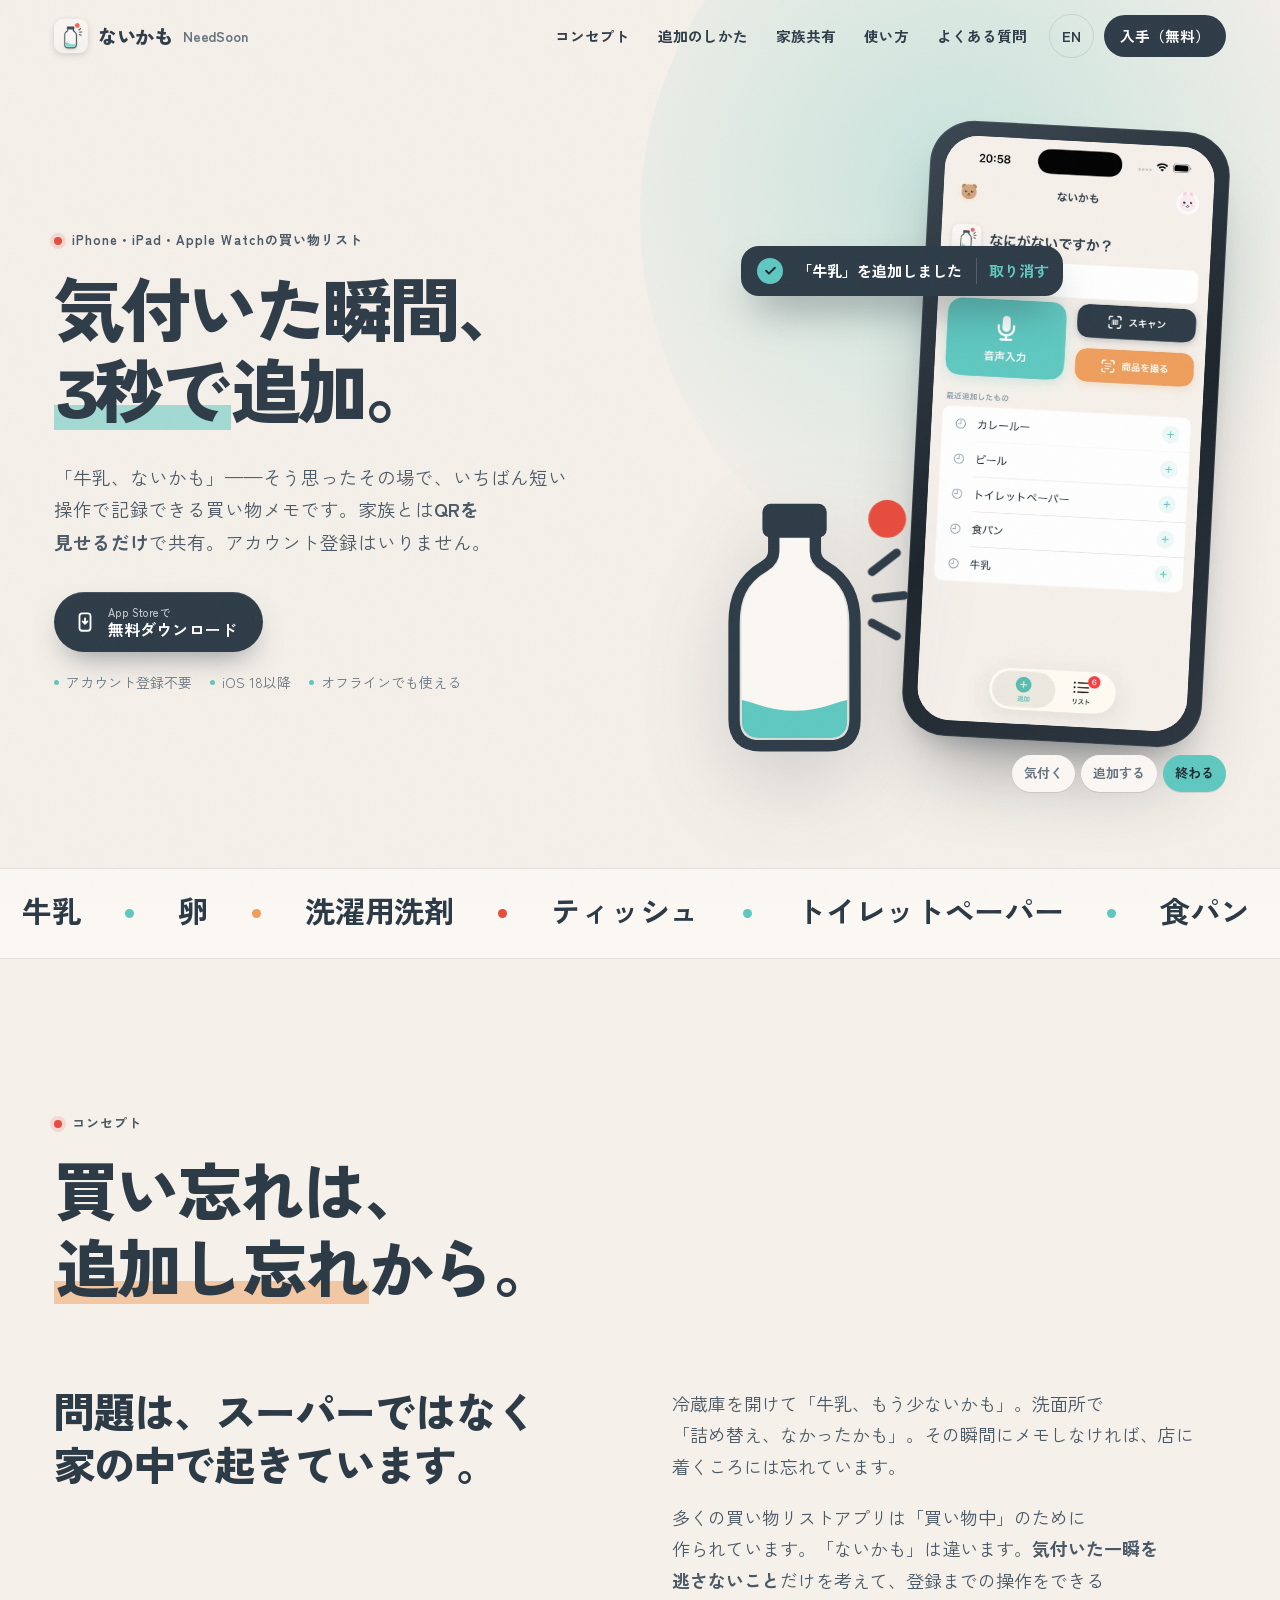
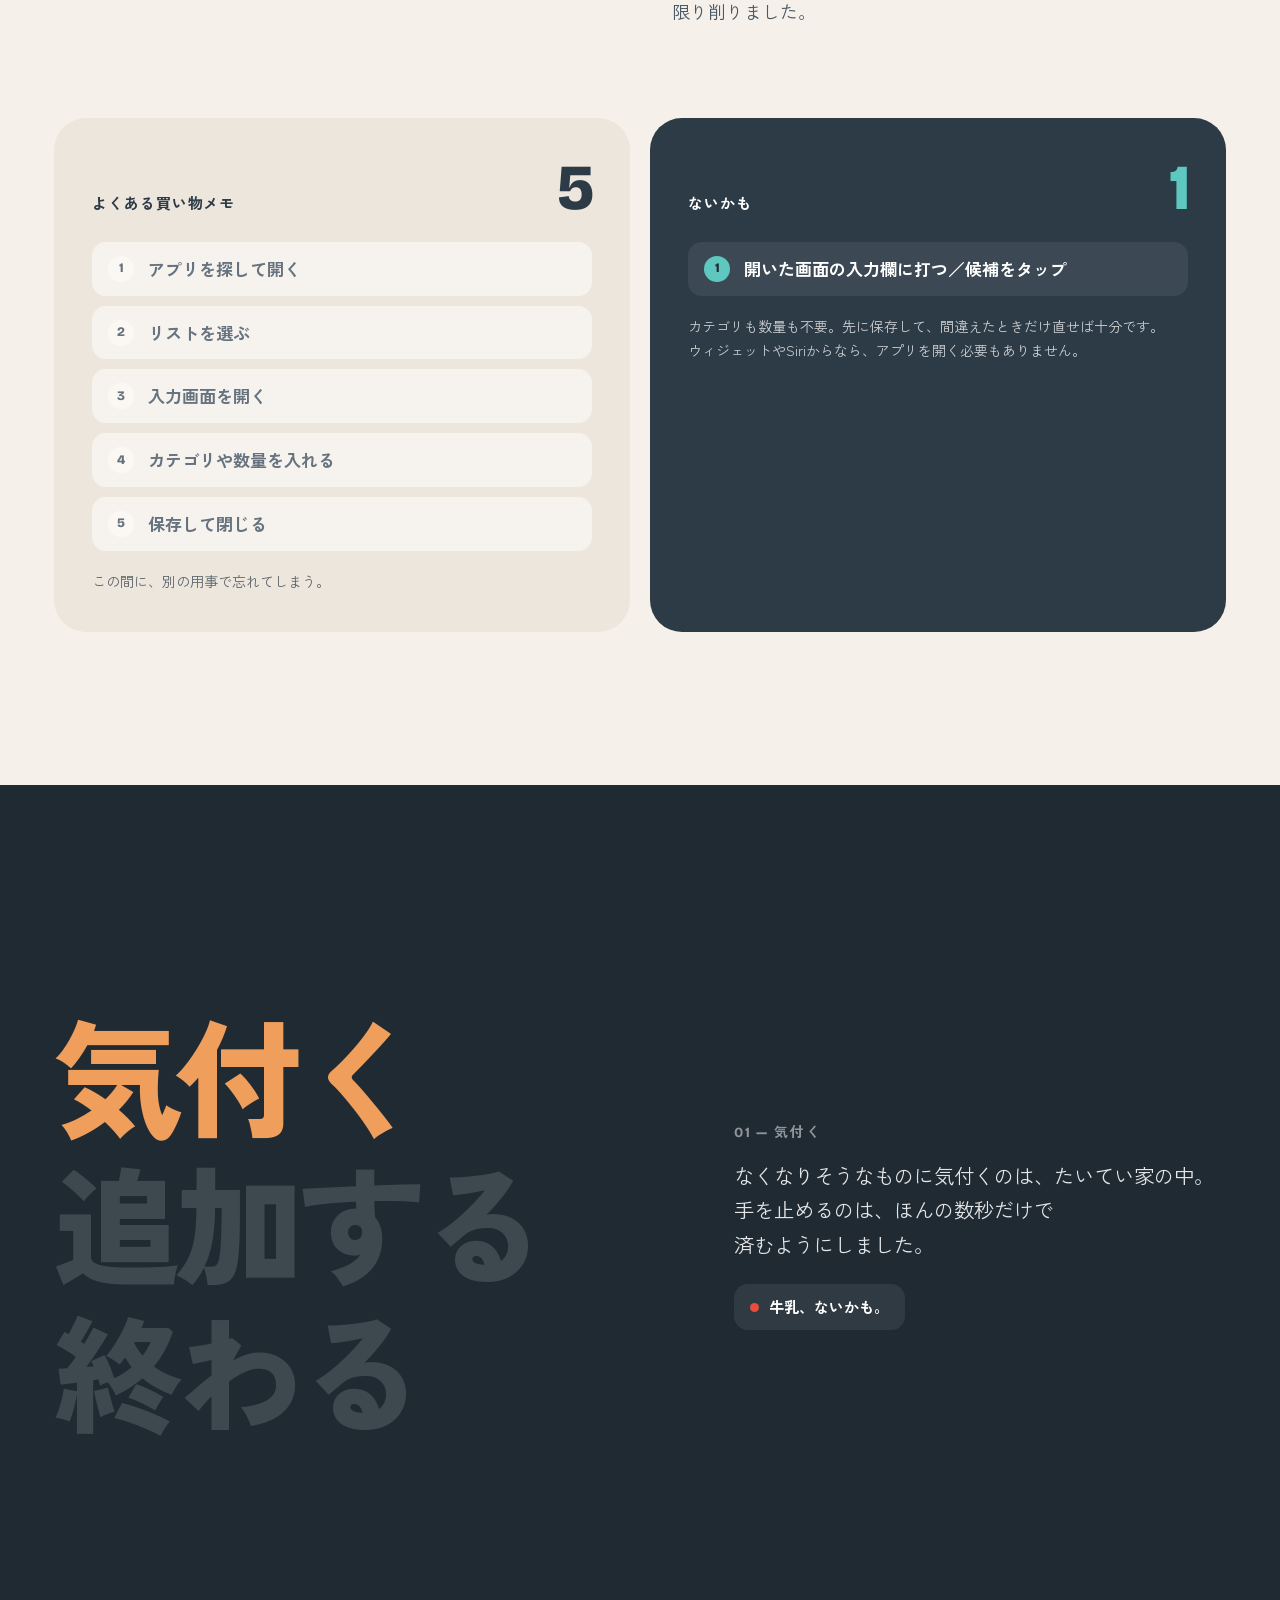
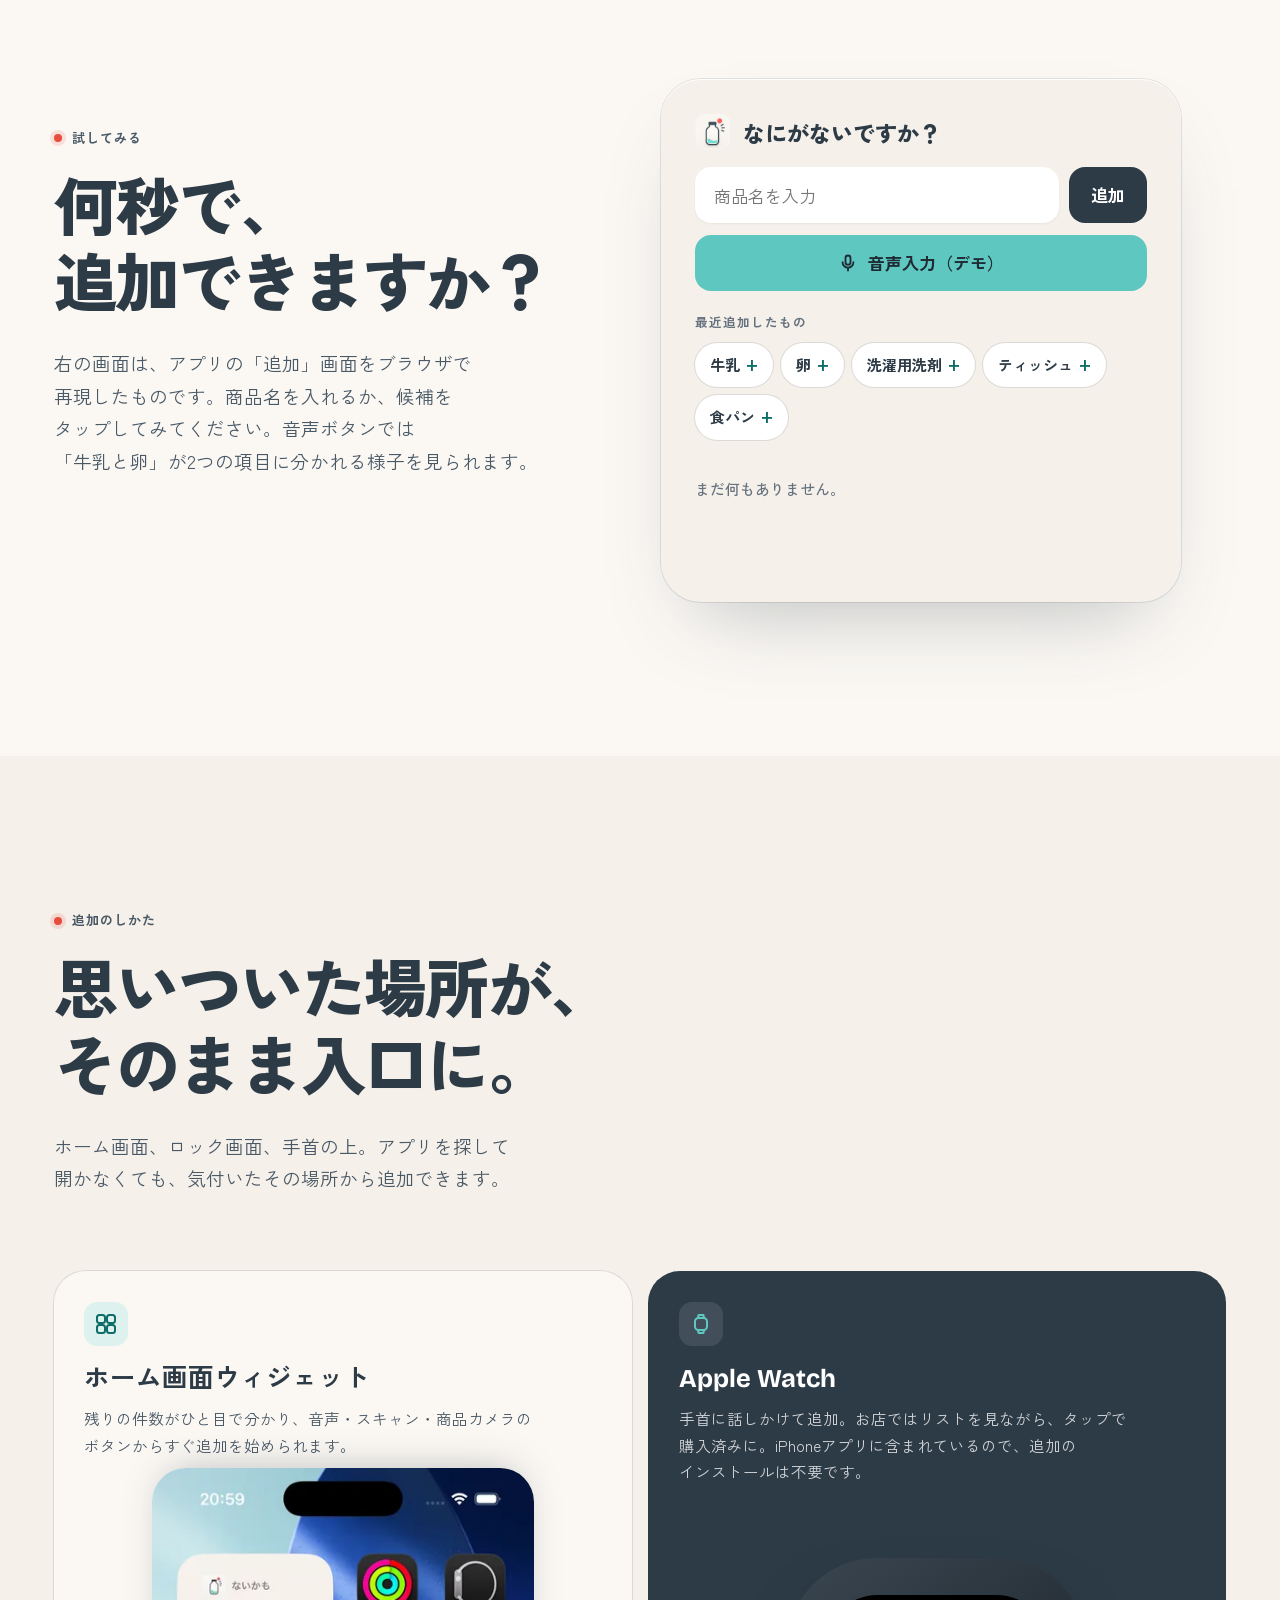
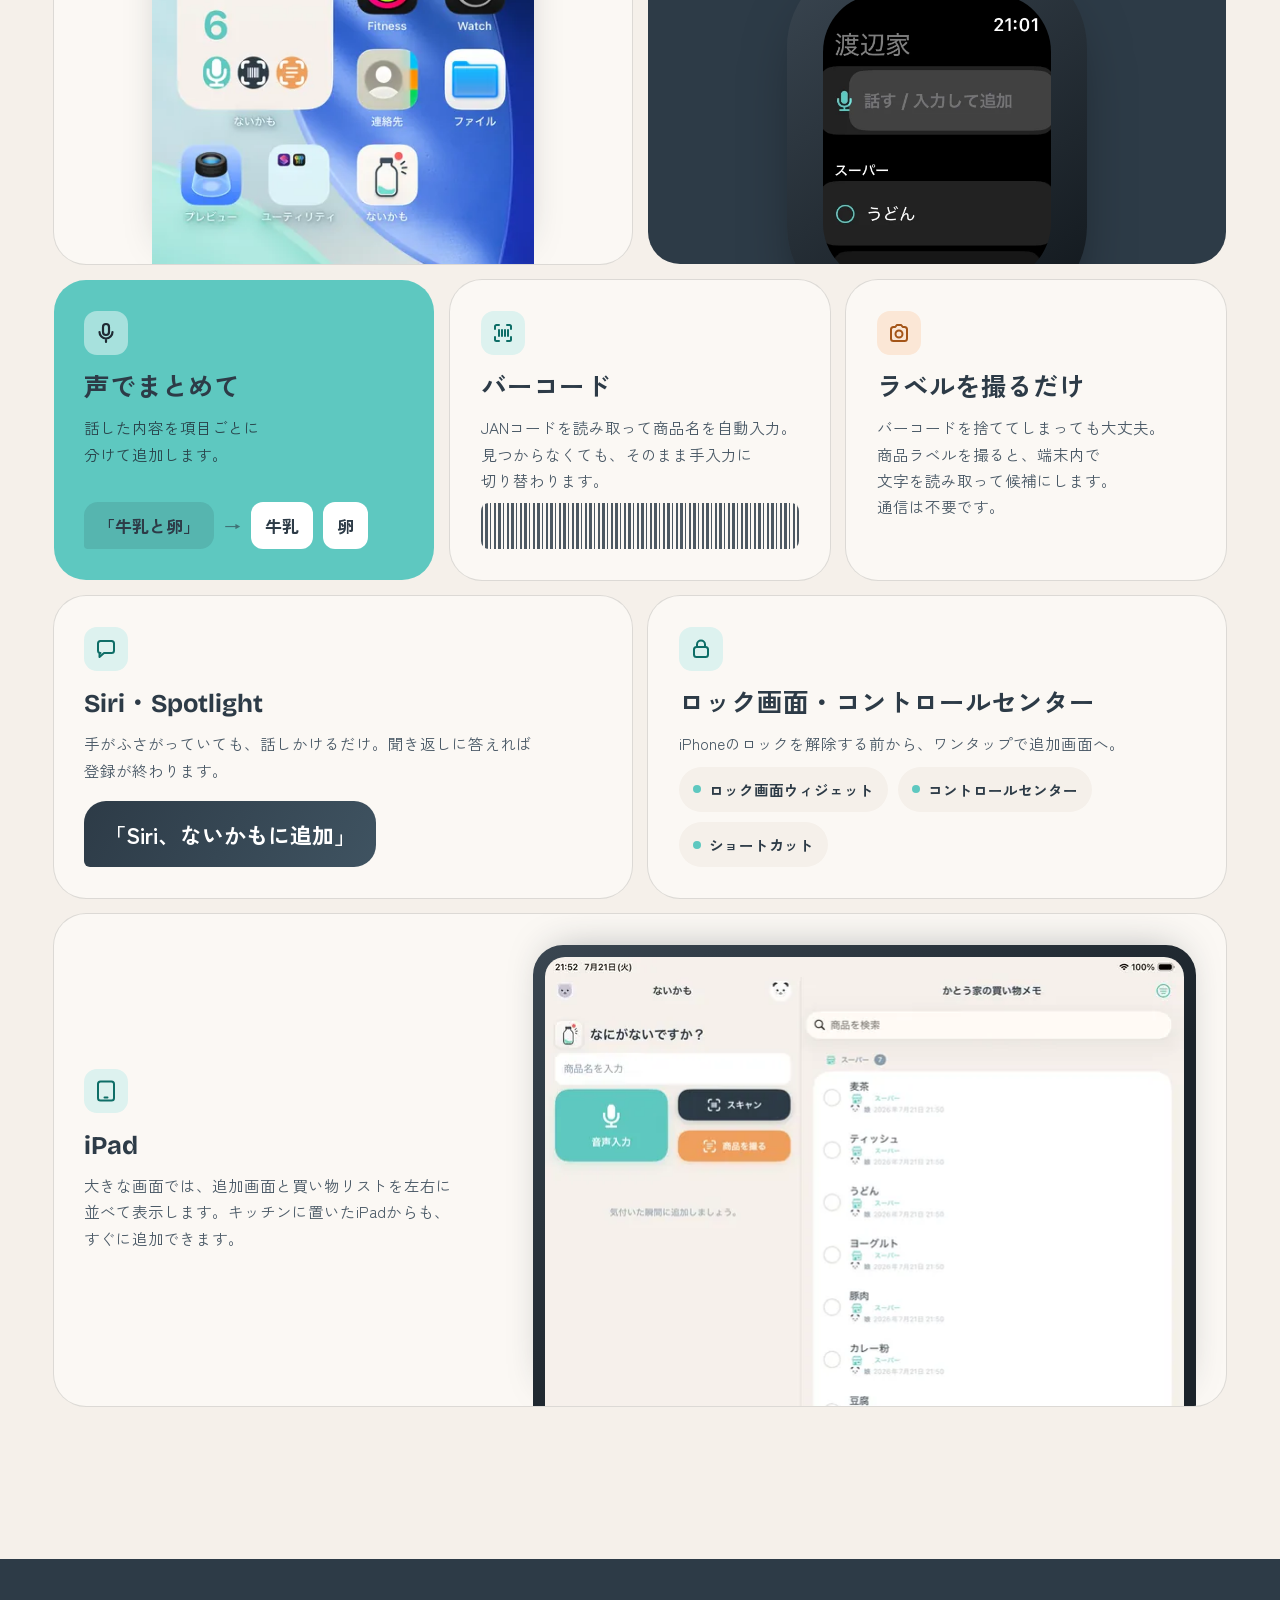
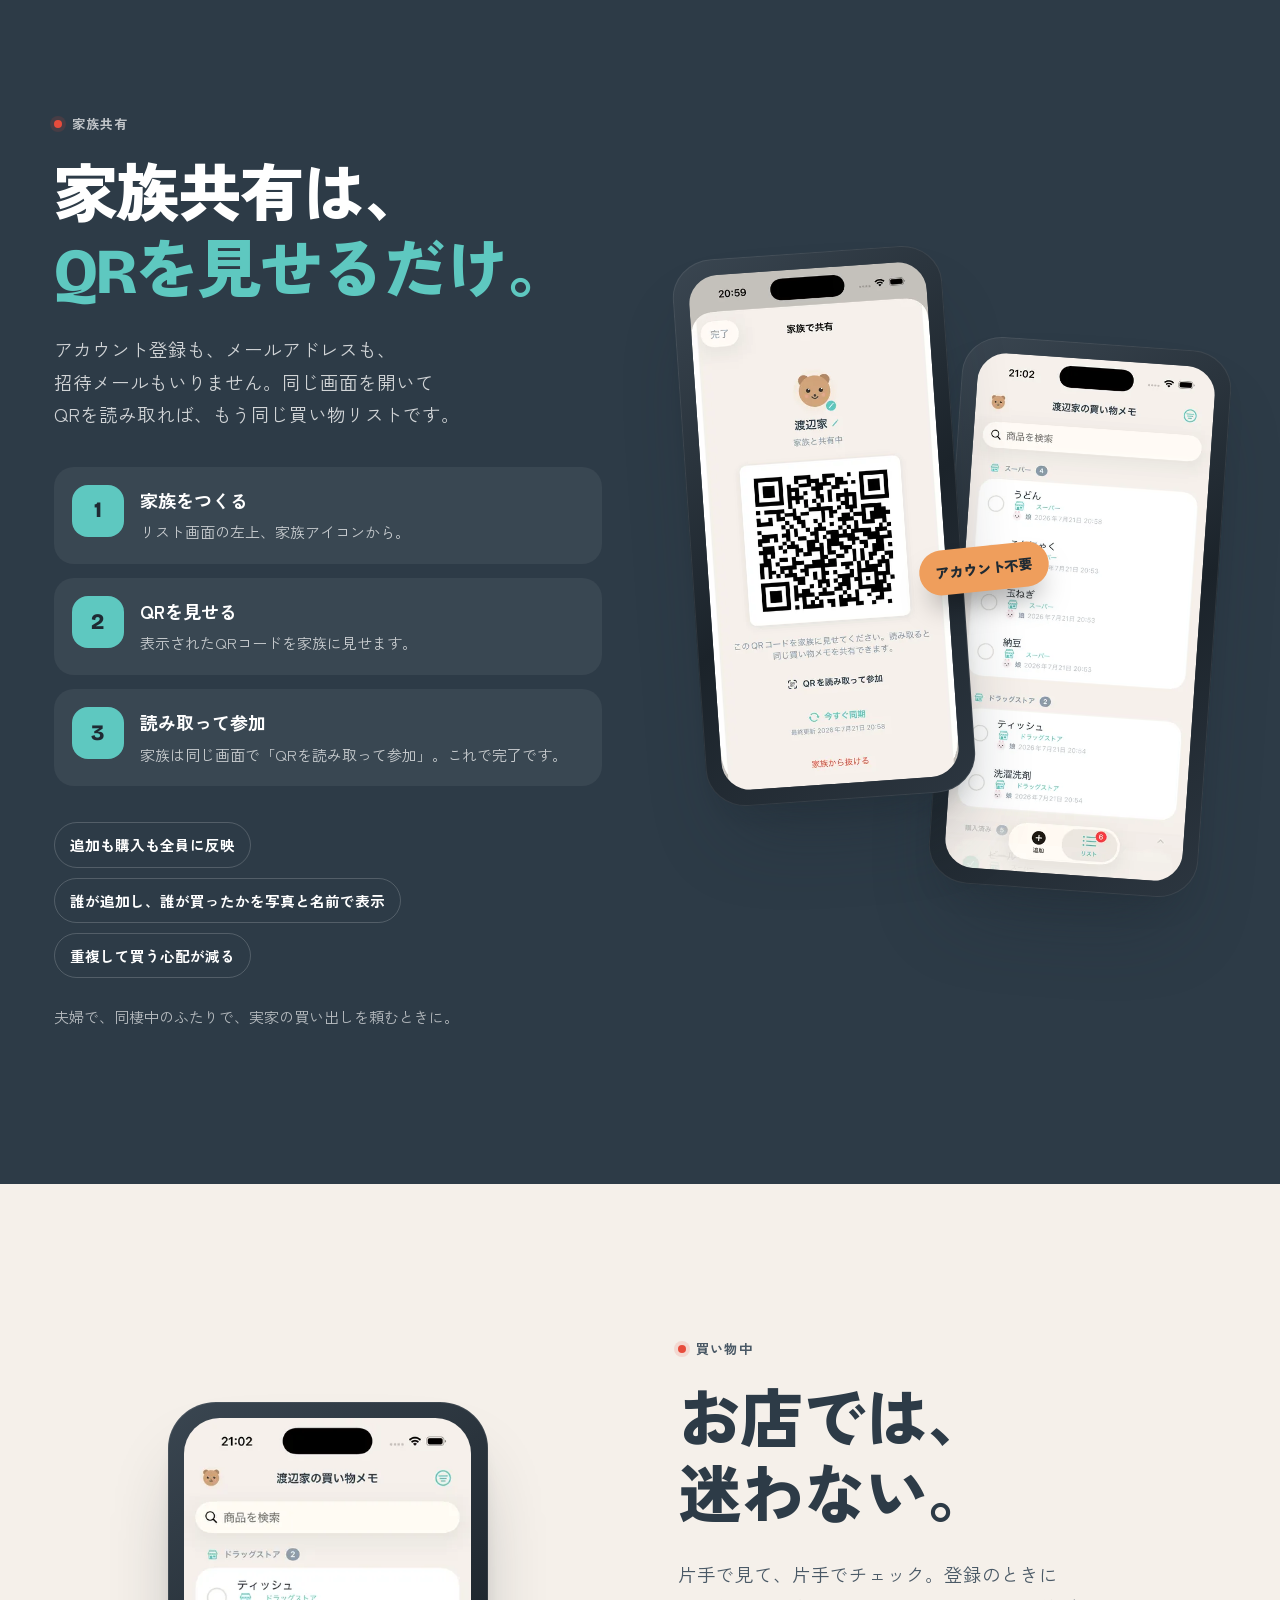
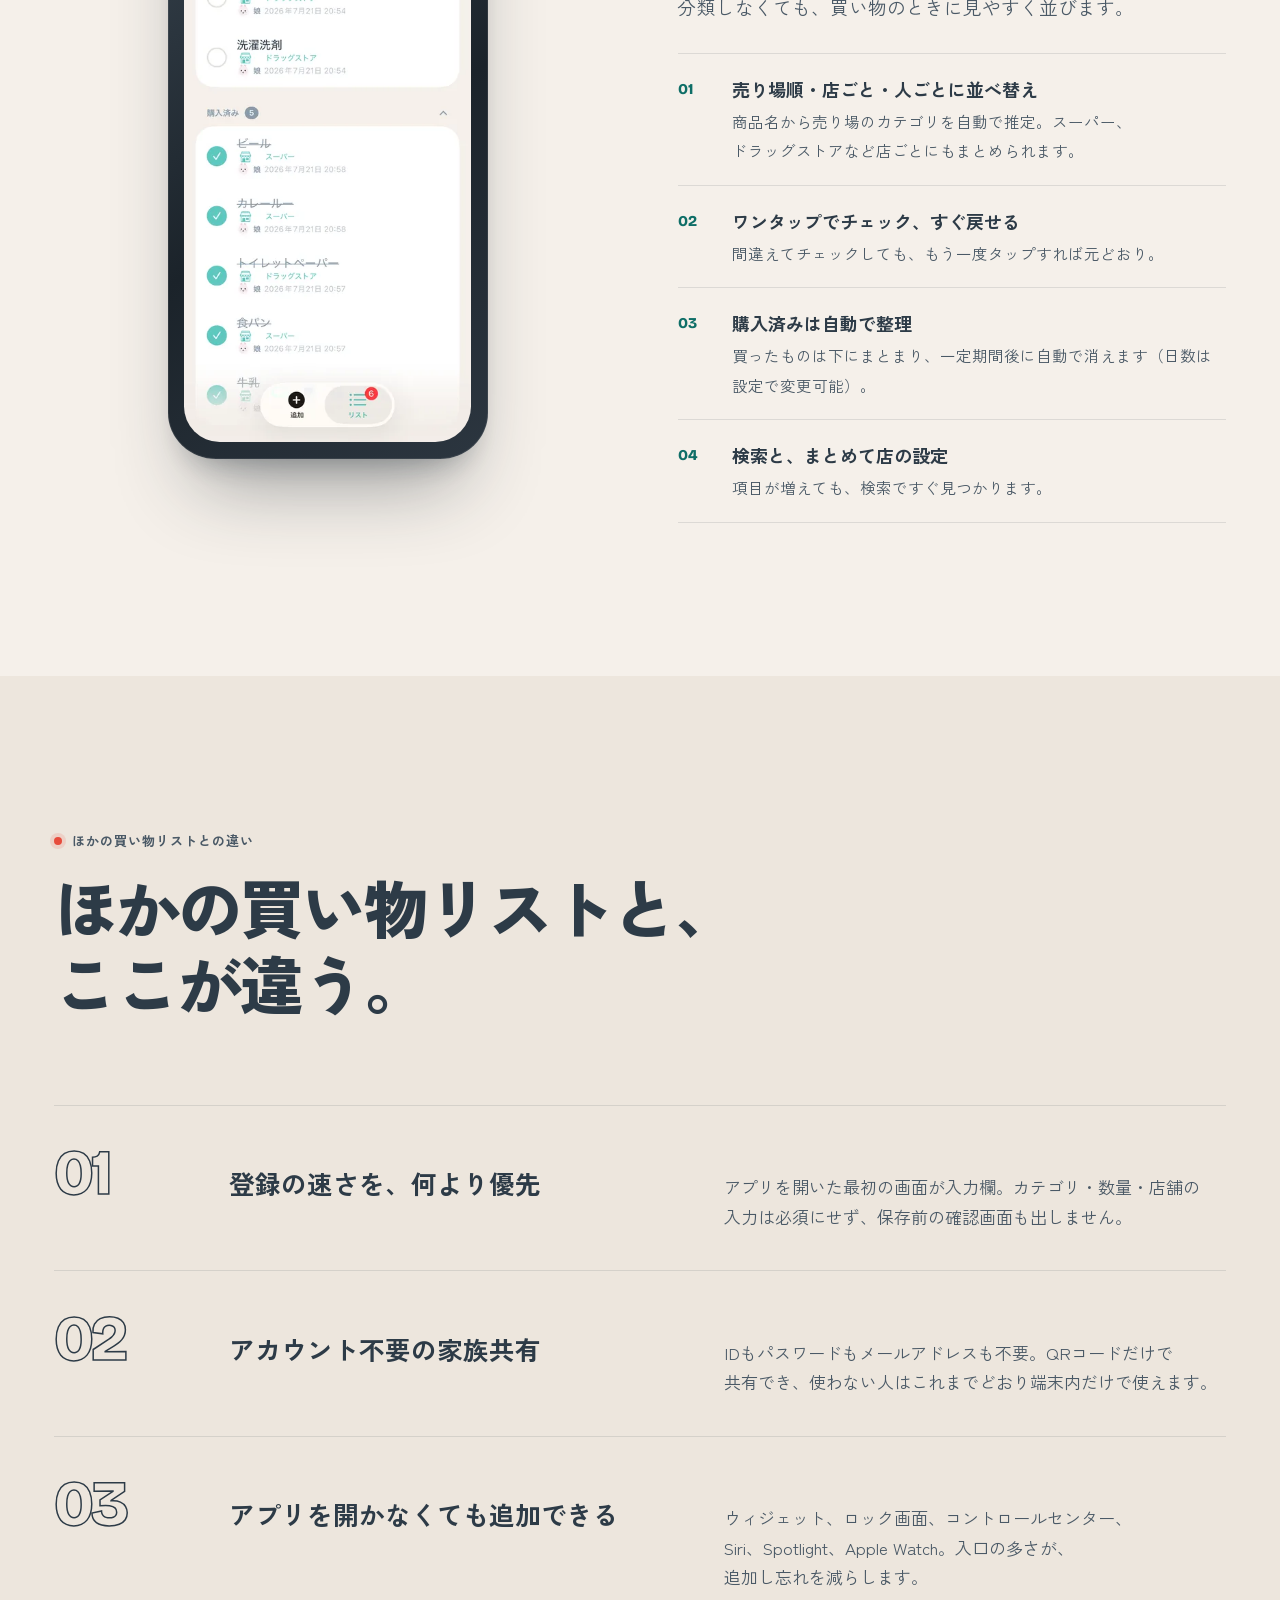
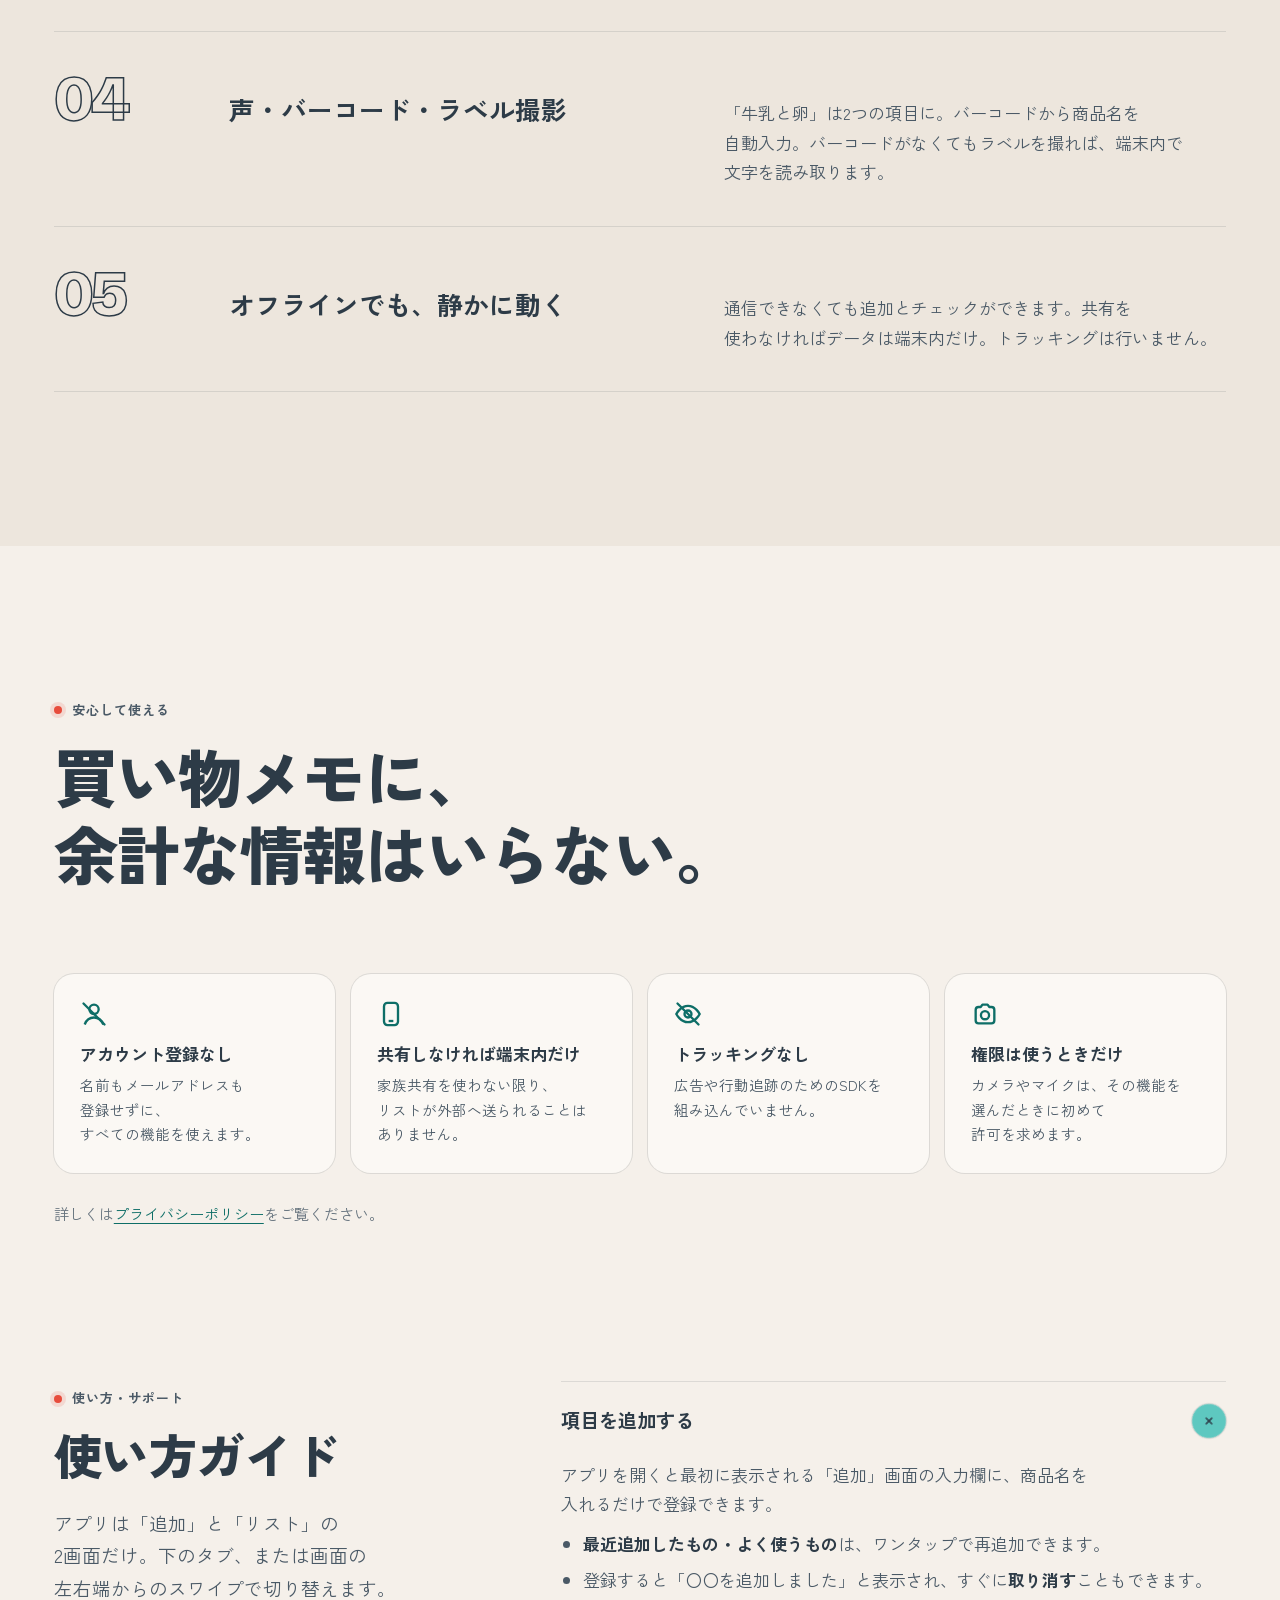
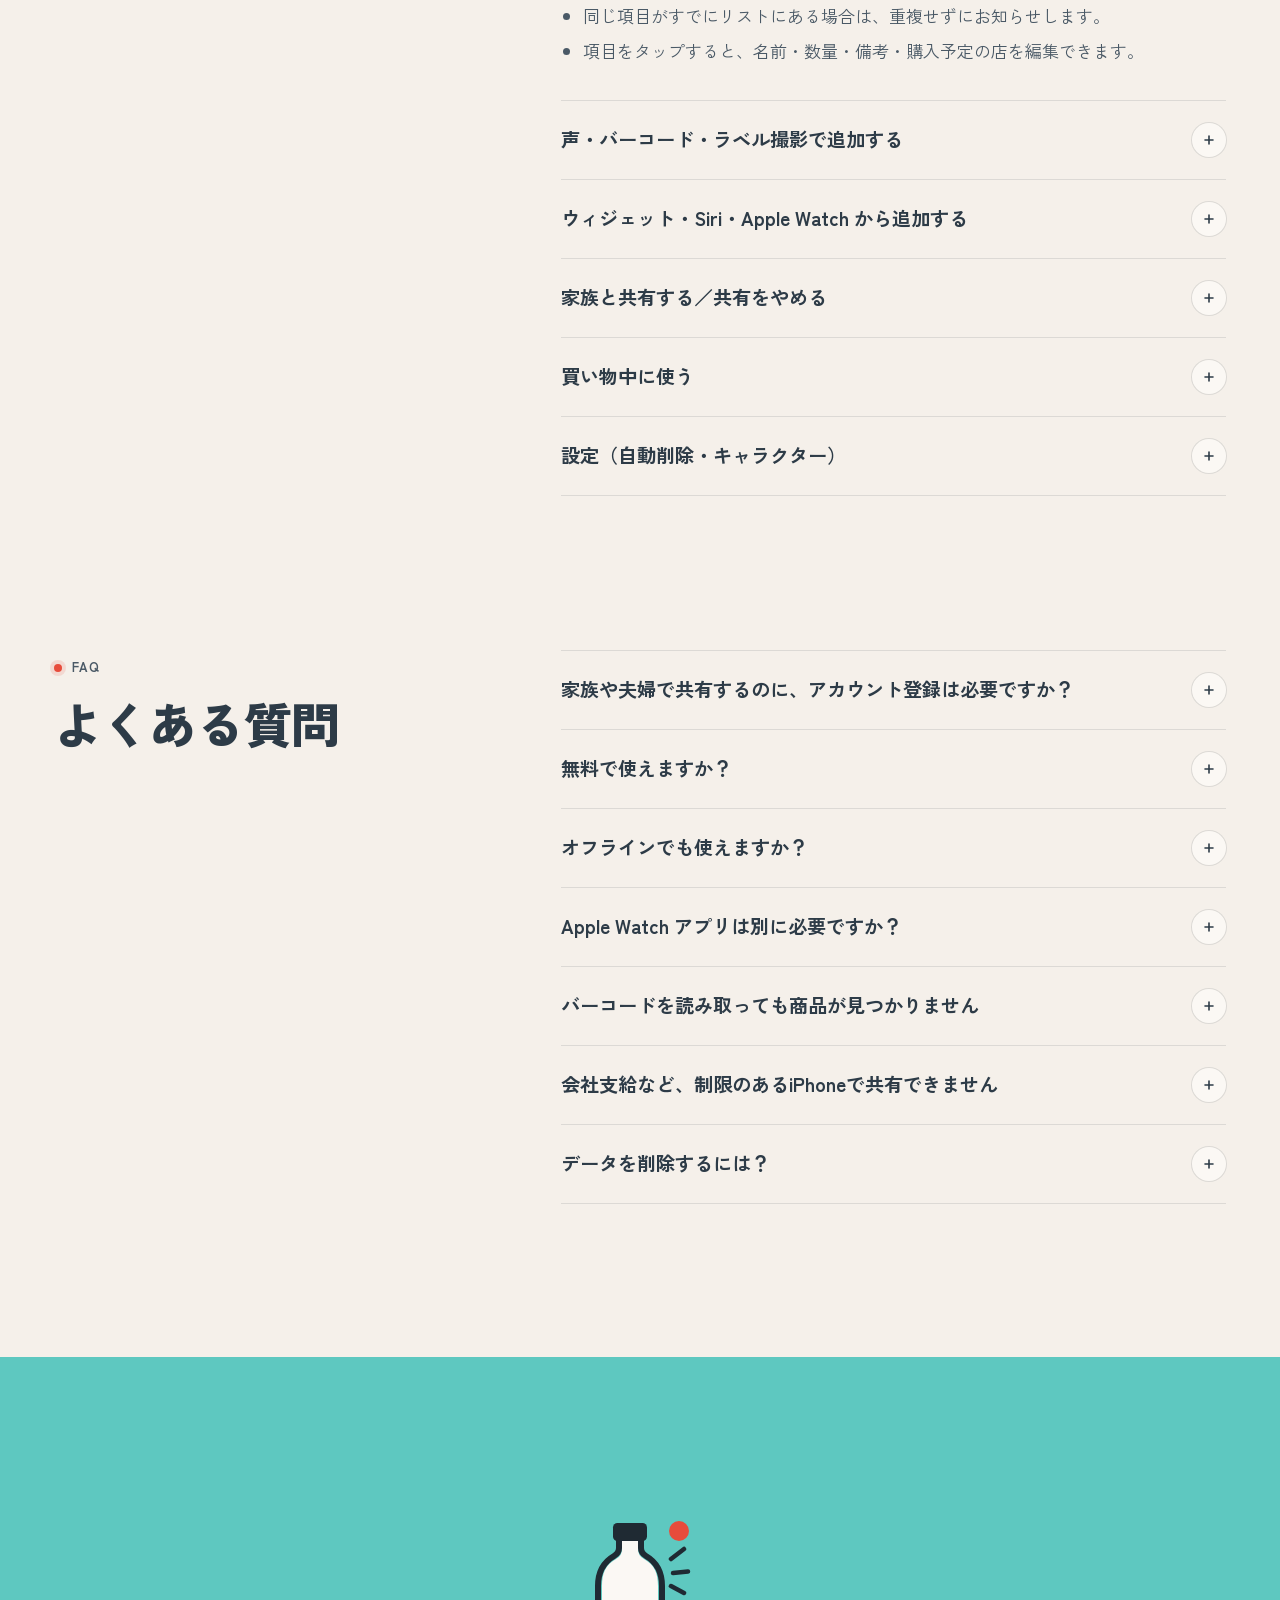
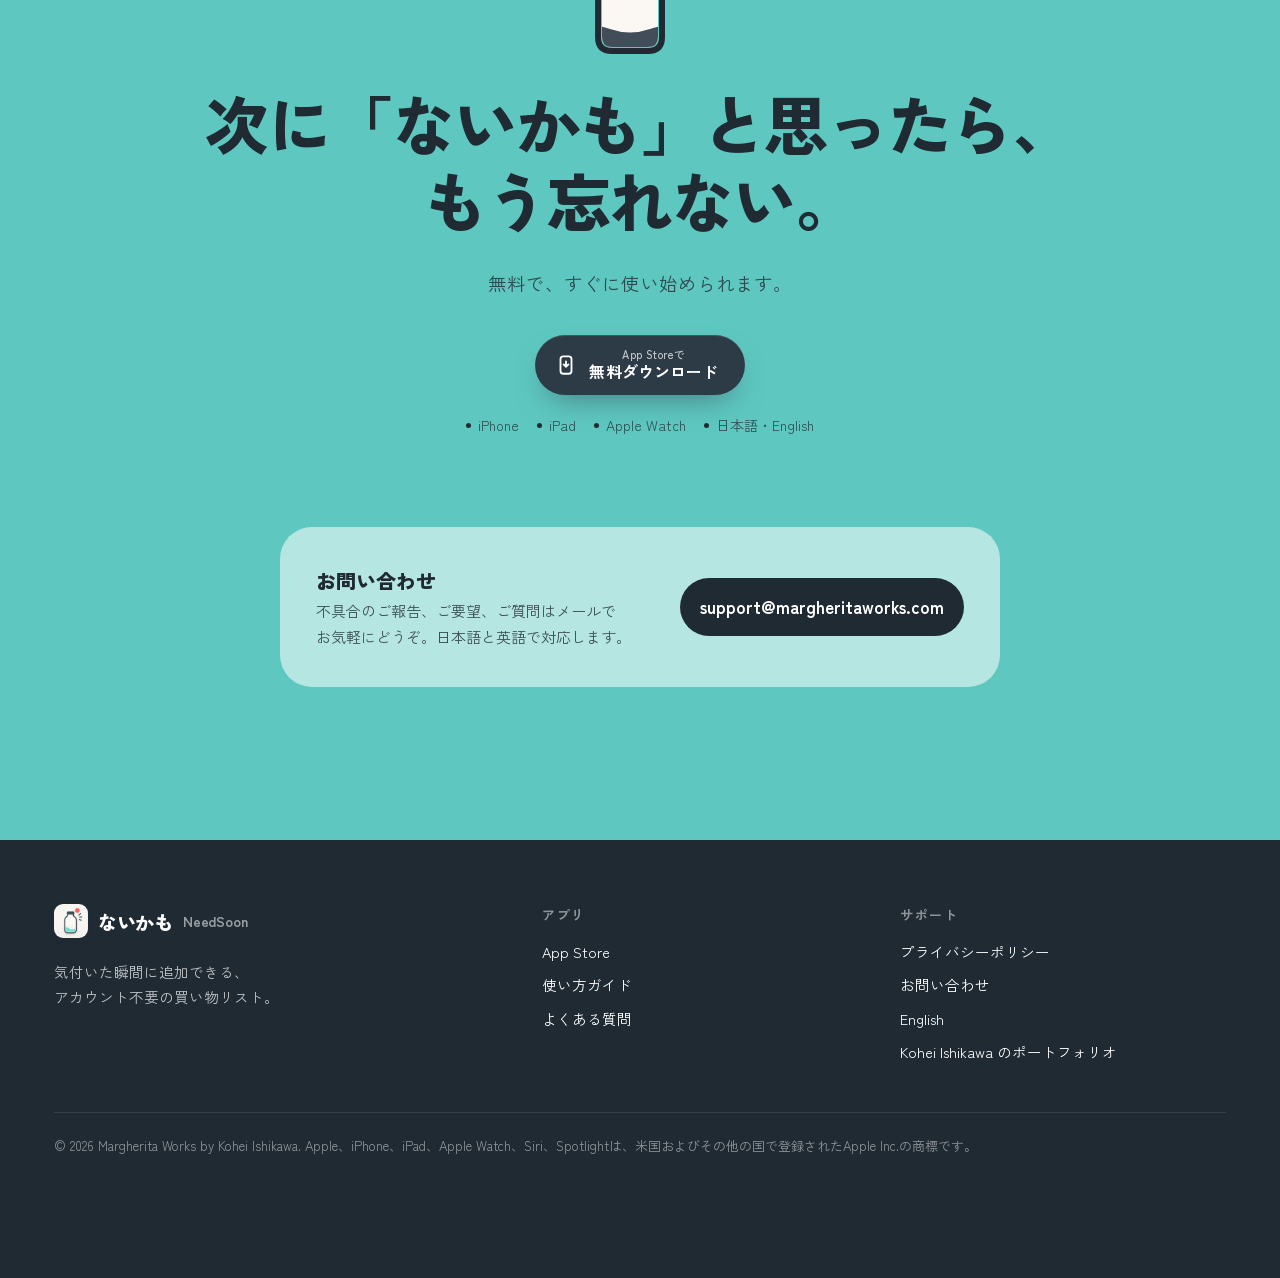
==== commit 37a2317e: "Add iPad screenshot tile; drop unused icon Co-Authored-By: Claude Opus 5.5 <noreply@anthropic.com> C" ====
--- a/index.html
+++ b/index.html
@@ -331,6 +331,14 @@
         <h3 class="h3">ロック画面・コントロールセンター</h3>
         <p>iPhoneの<wbr>ロックを<wbr>解除する<wbr>前から、<wbr>ワンタップで<wbr>追加画面へ。</p>
         <div class="lock-row"><span>ロック画面ウィジェット</span><span>コントロールセンター</span><span>ショートカット</span></div>
+      </article>
+      <article class="tile t-ipad reveal">
+        <div>
+          <span class="ico"><svg viewBox="0 0 24 24" fill="none" stroke="currentColor" stroke-width="2" stroke-linejoin="round" aria-hidden="true"><rect x="4" y="2.5" width="16" height="19" rx="2.5"/><path d="M10.5 18.5h3" stroke-linecap="round"/></svg></span>
+          <h3 class="h3">iPad</h3>
+          <p>大きな<wbr>画面では、追加画面と<wbr>買い物リストを<wbr>左右に<wbr>並べて<wbr>表示します。<wbr>キッチンに<wbr>置いた<wbr>iPadからも、<wbr>すぐに<wbr>追加できます。</p>
+        </div>
+        <div class="ipad"><img src="assets/img/ja-ipad-1100.webp" srcset="assets/img/ja-ipad-640.webp 640w, assets/img/ja-ipad-1100.webp 1100w" sizes="(max-width: 620px) 90vw, 640px" width="1100" height="773" loading="lazy" alt="iPadの「ないかも」。左に追加画面、右に店ごとにまとまった買い物リストが並んでいる"></div>
       </article>
     </div>
   </div>
--- a/assets/css/site.css
+++ b/assets/css/site.css
@@ -578,3 +578,11 @@
 @media (max-width: 380px) { .contact-card a.mail { font-size: 14.5px; padding: 13px 16px; } }
 .hero-bottle { z-index: 2; }
 @media (min-width: 901px) and (max-width: 1180px) { .hero-bottle { width: 36%; left: -6%; } }
+
+/* iPad tile */
+.t-ipad { grid-column: 1 / -1; display: grid; grid-template-columns: minmax(0, .75fr) minmax(0, 1.25fr); gap: clamp(20px, 4vw, 56px); align-items: center; padding-bottom: 0; min-height: 0; }
+.t-ipad > div:first-child { display: flex; flex-direction: column; gap: 10px; padding-bottom: clamp(22px, 2.4vw, 32px); }
+.ipad { align-self: end; padding: 12px 12px 0; border-radius: 30px 30px 0 0; background: linear-gradient(145deg, #3a4651, #1b232a 60%); box-shadow: 0 -10px 40px -18px rgba(31,42,51,.4); }
+.ipad img { width: 100%; border-radius: 20px 20px 0 0; }
+@media (max-width: 980px) { .t-ipad { grid-column: 1 / -1; } }
+@media (max-width: 620px) { .t-ipad { grid-template-columns: minmax(0, 1fr); } .t-ipad > div:first-child { padding-bottom: 0; } .ipad { padding: 8px 8px 0; border-radius: 22px 22px 0 0; } .ipad img { border-radius: 15px 15px 0 0; } }
